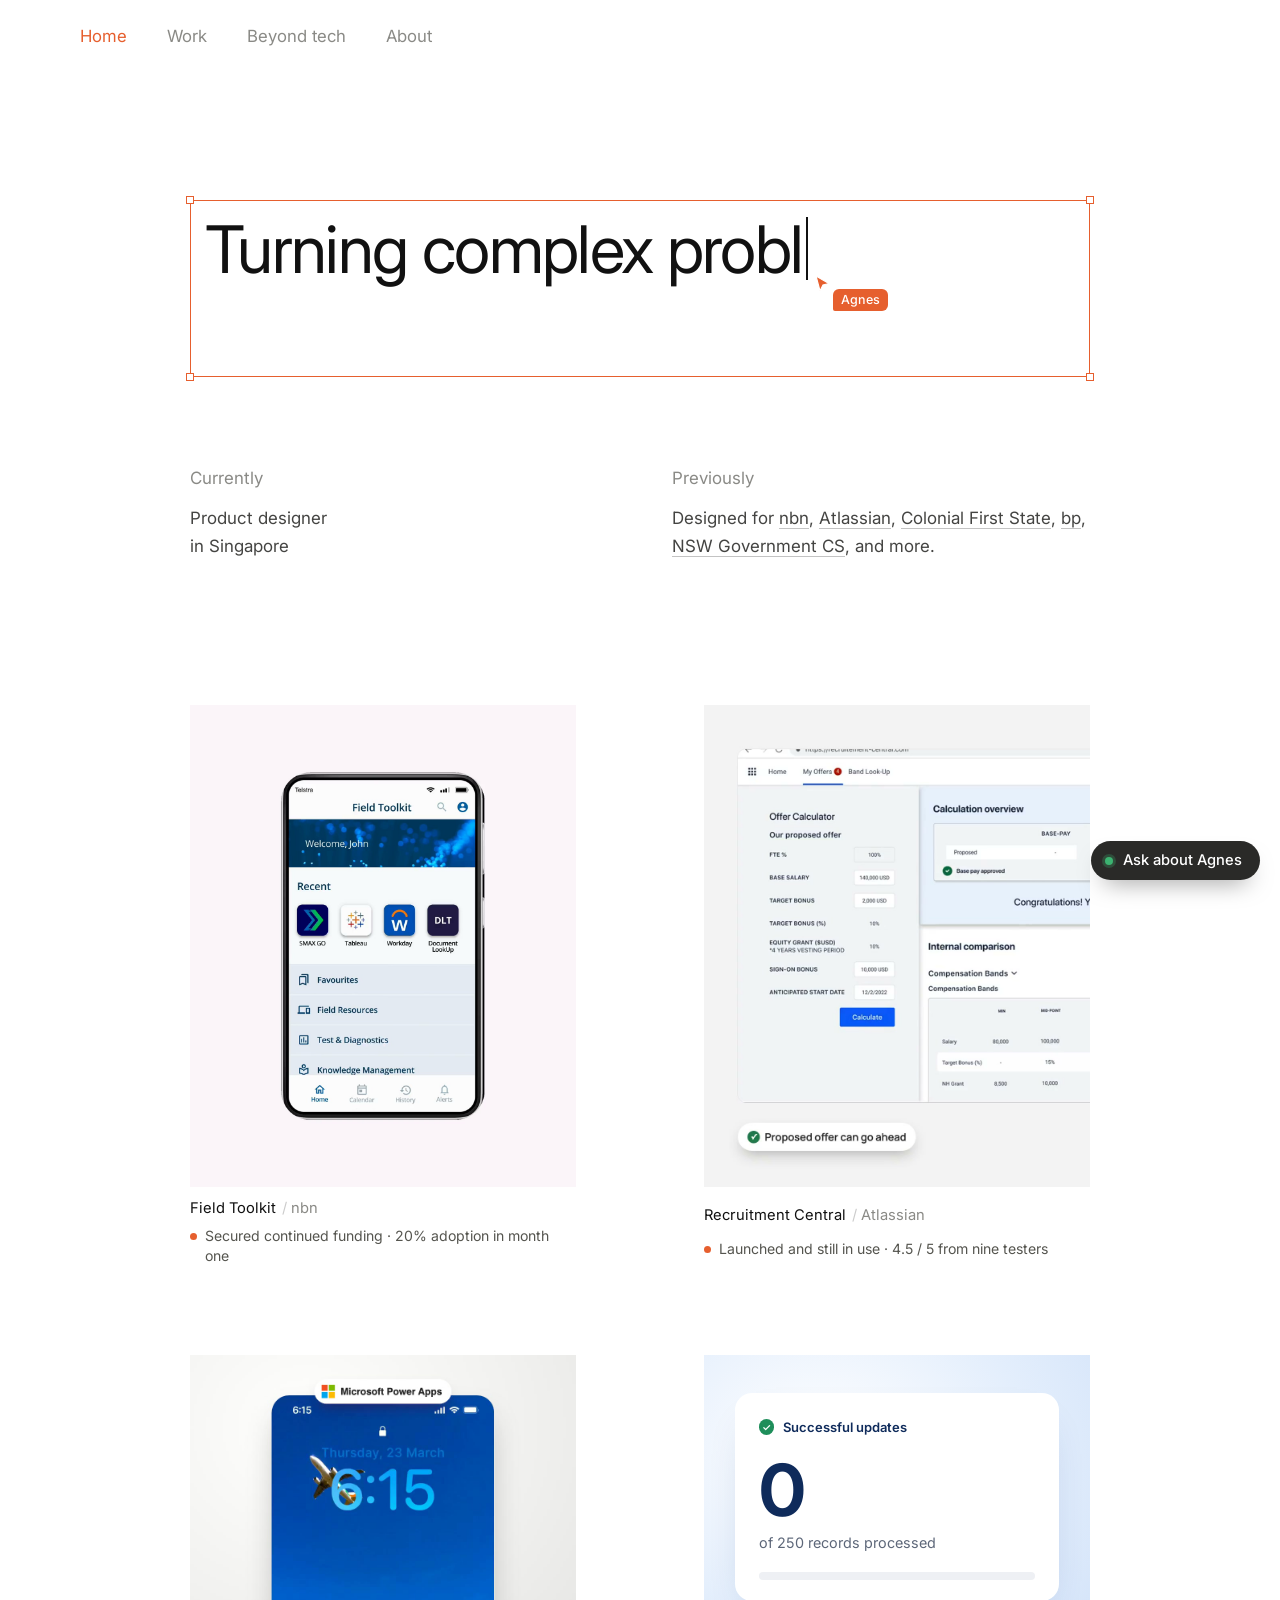
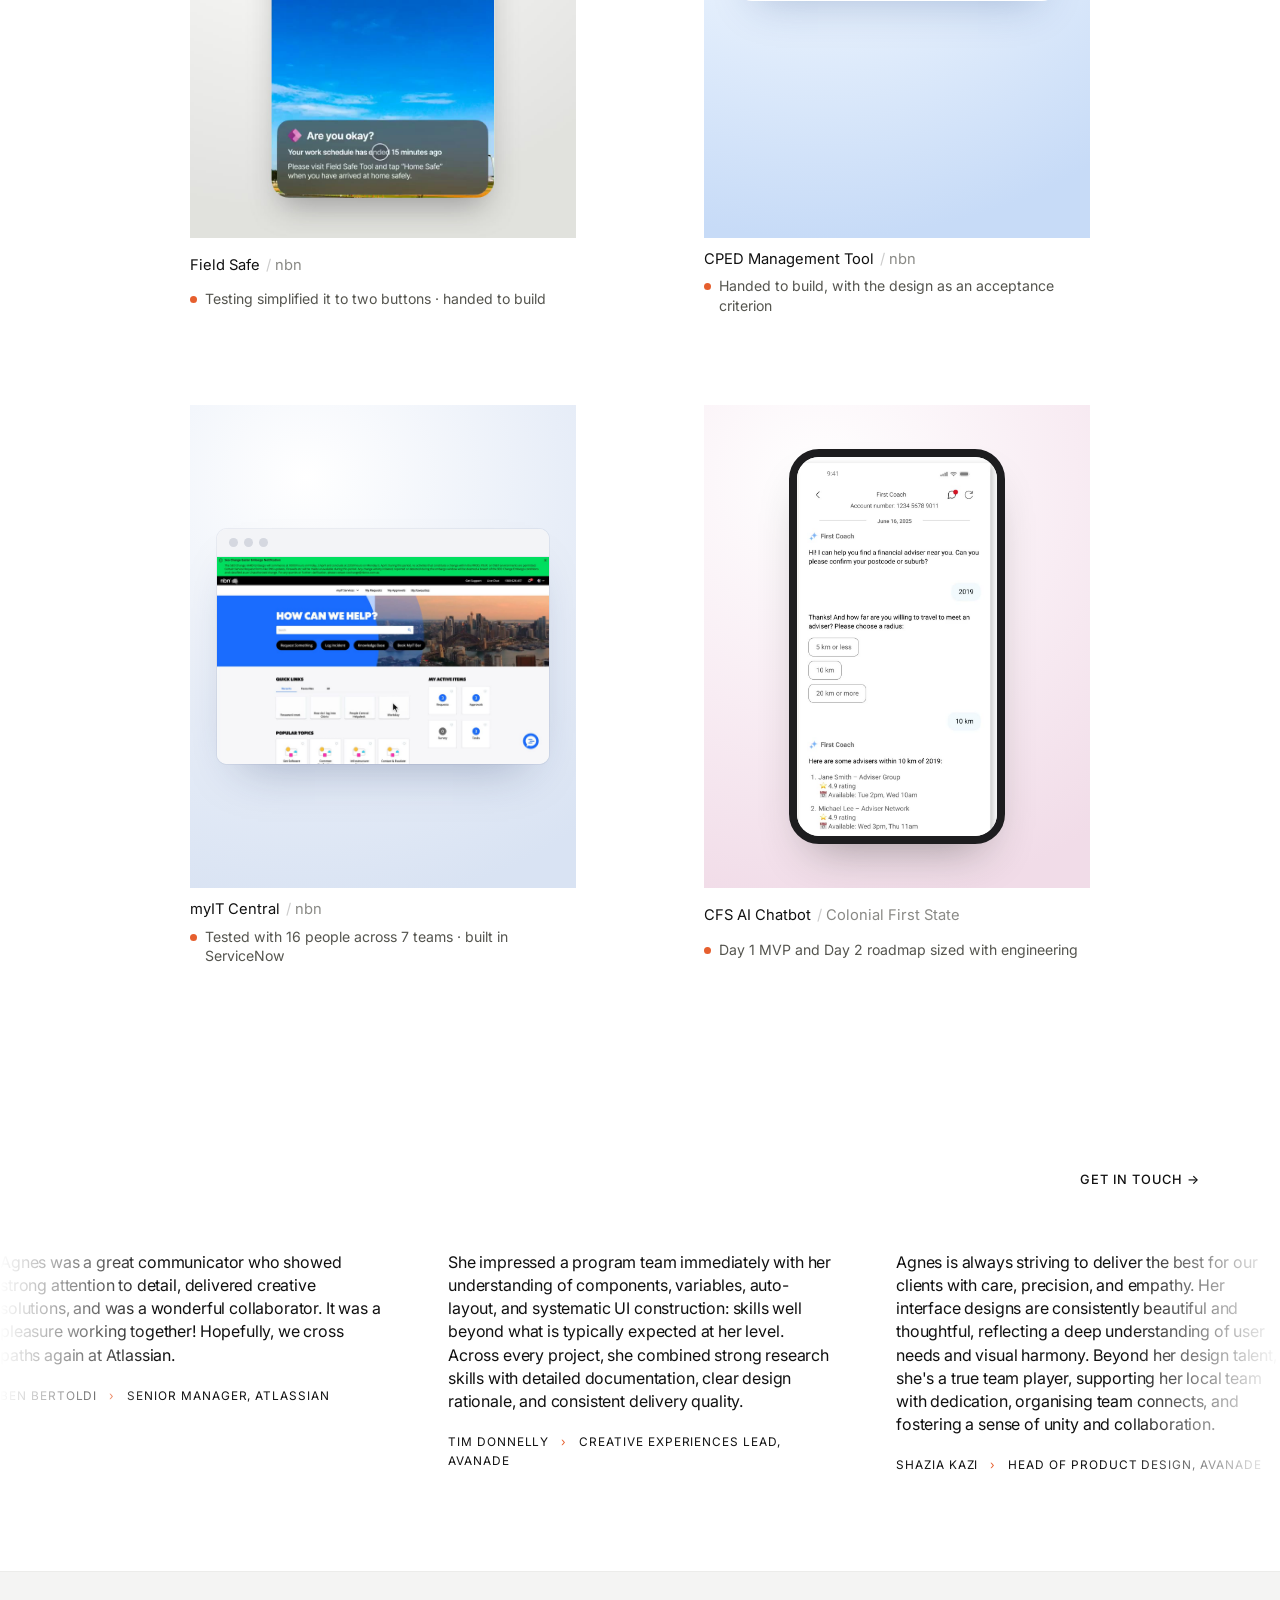
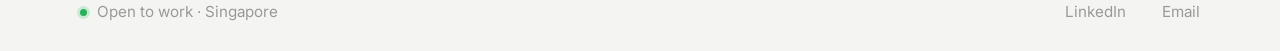
==== index.html @ 007534ca "Publish agnes.design" ====
<!doctype html>
<html lang="en">
<head>
  <meta charset="utf-8">
  <meta name="viewport" content="width=device-width, initial-scale=1, viewport-fit=cover">
  <title>Agnes Lim | Product Designer</title>
  <meta name="description" content="Agnes Lim is a Singapore-based product designer who designs the tools people use to do their jobs, for nbn, Atlassian and more.">
  <meta property="og:title" content="Agnes Lim | Product Designer">
  <meta property="og:description" content="Product design for field, operational and internal tools. Selected work for nbn and Atlassian.">
  <meta property="og:image" content="assets/memoji/wave.webp">
  <link rel="icon" href="assets/memoji/wave.webp" type="image/webp">
  <link rel="preconnect" href="https://fonts.googleapis.com">
  <link rel="preconnect" href="https://fonts.gstatic.com" crossorigin>
  <link rel="stylesheet" href="https://fonts.googleapis.com/css2?family=Inter:wght@400;500&family=Manrope:wght@400;500;600;700&display=swap">
  <link rel="stylesheet" href="styles.css?v=20261026b">
</head>
<body>
<nav class="nav nav-c">
  <div class="nav-in">
    <div class="nav-links">
      <a class="on" href="#top" aria-current="page">Home</a>
      <a href="#work">Work</a>
      <a href="#beyond">Beyond tech</a>
      <a href="#about">About</a>
    </div>
  </div>
</nav>

<!-- =================== HOME =================== -->
<main id="home">
  <header class="hero hero-c" id="top">
    <div class="wrap">
      <div class="tbox"><h1 class="type" data-type>Turning complex problems into clear design solutions.</h1><i class="h h-tl"></i><i class="h h-tr"></i><i class="h h-bl"></i><i class="h h-br"></i></div>
      <div class="meta-c">
        <div><p class="k">Currently</p><p>Product designer<br>in Singapore</p></div>
        <div><p class="k">Previously</p><p>Designed for <a href="https://www.nbnco.com.au/" target="_blank" rel="noopener">nbn</a>, <a href="https://www.atlassian.com/" target="_blank" rel="noopener">Atlassian</a>, <a href="https://www.cfs.com.au/" target="_blank" rel="noopener">Colonial First State</a>, <a href="https://www.bp.com/" target="_blank" rel="noopener">bp</a>, <a href="https://www.nsw.gov.au/departments-and-agencies/customer-service" target="_blank" rel="noopener">NSW Government CS</a>, and more.</p></div>
      </div>
    </div>
  </header>

  <section class="sec" id="projects">
    <div class="wrap">
      <h2>Selected projects</h2>
      <p class="sec-sub">Explore my selected projects. Each one is end-to-end design, from research through to developer hand-off.</p>

      <div class="marquee" role="region" aria-label="Clients: Atlassian, bp, nbn, Colonial First State, NSW Government Customer Service">
        <div class="marquee-track">
          <div class="marquee-set">
            <div class="logo"><img src="assets/logos/atlassian.png" alt="Atlassian"></div>
            <div class="logo"><img src="assets/logos/bp.png" alt="bp"></div>
            <div class="logo"><img src="assets/logos/nbn.png" alt="nbn"></div>
            <div class="logo"><img class="wide" src="assets/logos/cfs.svg" alt="Colonial First State"></div>
            <div class="logo"><img class="wide" src="assets/logos/nsw.png" alt="NSW Government Customer Service"></div>
            <div class="logo" aria-hidden="true"><img src="assets/logos/atlassian.png" alt=""></div>
            <div class="logo" aria-hidden="true"><img src="assets/logos/bp.png" alt=""></div>
            <div class="logo" aria-hidden="true"><img src="assets/logos/nbn.png" alt=""></div>
            <div class="logo" aria-hidden="true"><img class="wide" src="assets/logos/cfs.svg" alt=""></div>
            <div class="logo" aria-hidden="true"><img class="wide" src="assets/logos/nsw.png" alt=""></div>
          </div>
          <div class="marquee-set" aria-hidden="true">
            <div class="logo"><img src="assets/logos/atlassian.png" alt=""></div>
            <div class="logo"><img src="assets/logos/bp.png" alt=""></div>
            <div class="logo"><img src="assets/logos/nbn.png" alt=""></div>
            <div class="logo"><img class="wide" src="assets/logos/cfs.svg" alt=""></div>
            <div class="logo"><img class="wide" src="assets/logos/nsw.png" alt=""></div>
            <div class="logo"><img src="assets/logos/atlassian.png" alt=""></div>
            <div class="logo"><img src="assets/logos/bp.png" alt=""></div>
            <div class="logo"><img src="assets/logos/nbn.png" alt=""></div>
            <div class="logo"><img class="wide" src="assets/logos/cfs.svg" alt=""></div>
            <div class="logo"><img class="wide" src="assets/logos/nsw.png" alt=""></div>
          </div>
        </div>
      </div>

      <div class="cards">
        <a class="card" href="#field-toolkit">
          <div class="ph img"><img src="assets/projects/ftk-card.jpg" alt="Field Toolkit home screen on a phone" width="960" height="1200" loading="lazy"><video class="card-vid" data-autoplay muted loop playsinline preload="none" aria-hidden="true" poster="assets/projects/ftk-card.jpg" width="960" height="1200"><source src="assets/projects/ftk-card-loop.mp4" type="video/mp4"></video></div>
          <p class="card-client">nbn</p>
          <h3>Field Toolkit</h3>
          <p>One app that brings together the tools nbn’s field technicians need for every job.</p>
          <p class="card-out">Secured continued funding · 20% adoption in month one</p>
          <span class="see">See the project <i>→</i></span>
        </a>
        <a class="card" href="#recruitment-central">
          <div class="ph img"><img src="assets/projects/recruitment-card.jpg" alt="Recruitment Central offer calculator with an approval message" width="960" height="1200" loading="lazy"><video class="card-vid" data-autoplay muted loop playsinline preload="none" aria-hidden="true" poster="assets/projects/recruitment-card.jpg" width="960" height="1200"><source src="assets/projects/recruitment-card-loop.mp4" type="video/mp4"></video></div>
          <p class="card-client">Atlassian</p>
          <h3>Recruitment Central</h3>
          <p>Fixing a 40-day offer process that was losing a quarter of candidates.</p>
          <p class="card-out">Launched and still in use · 4.5 / 5 from nine testers</p>
          <span class="see">See the project <i>→</i></span>
        </a>
        <a class="card" href="#field-safe">
          <div class="ph img"><img src="assets/projects/fs-card.jpg?v=2" alt="Field Safe lock-screen alert asking Are you okay?" width="960" height="1200" loading="lazy"><video class="card-vid" data-autoplay muted loop playsinline preload="none" aria-hidden="true" poster="assets/projects/fs-card.jpg?v=2" width="960" height="1200"><source src="assets/projects/fs-card-loop.mp4?v=2" type="video/mp4"></video></div>
          <p class="card-client">nbn</p>
          <h3>Field Safe</h3>
          <p>A way for about 200 field staff to say they got home safely, and an alarm if they don't.</p>
          <p class="card-out">Testing simplified it to two buttons · handed to build</p>
          <span class="see">See the project <i>→</i></span>
        </a>
        <a class="card" href="#cped">
          <div class="ph cped-thumb" role="img" aria-label="Validation result: 245 of 250 locations updated, failed rows listed with reasons"><div class="panel">
          <div class="lbl"><span class="dot">✓</span>Successful updates</div>
          <div class="num"></div>
          <div class="of">of 250 records processed</div>
          <div class="bar"><i></i><b></b></div>
        </div>
        <div class="rows">
          <div class="row"><span class="x">×</span><span class="loc">LOC437222919708</span><span class="why">Fulfillment Failed</span></div>
          <div class="row"><span class="x">×</span><span class="loc">LOC292810832629</span><span class="why">PAT is not Fibre</span></div>
          <div class="row"><span class="x">×</span><span class="loc">LOC093829810120</span><span class="why">PAT is not Fibre</span></div>
        </div></div>
          <p class="card-client">nbn</p>
          <h3>CPED Management Tool</h3>
          <p>Safeguards for irreversible disconnections, up to half a million a year.</p>
          <p class="card-out">Handed to build, with the design as an acceptance criterion</p>
          <span class="see">See the project <i>→</i></span>
        </a>
        <a class="card" href="#myit-central">
          <div class="ph frame-tile t-myit"><div class="win"><div class="win-bar" aria-hidden="true"><i></i><i></i><i></i></div><video data-autoplay muted loop playsinline preload="none" poster="assets/projects/myit-final.jpg?v=2" aria-label="The myIT Central portal home page and navigation"><source src="assets/projects/myit-final.mp4?v=2" type="video/mp4"></video></div></div>
          <p class="card-client">nbn</p>
          <h3>myIT Central</h3>
          <p>Migrated nbn's internal IT portal and audited six years of untouched content. Navigation rebuilt from usage data, WCAG 2.1 as the floor.</p>
          <p class="card-out">Tested with 16 people across 7 teams · built in ServiceNow</p>
          <span class="see">See the project <i>→</i></span>
        </a>
        <a class="card" href="#cfs-chatbot">
          <div class="ph frame-tile t-cfs"><div class="phn"><video data-autoplay muted loop playsinline preload="none" poster="assets/projects/cfs-chat-adviser.jpg" aria-label="First Coach chat scrolling through a Find an Adviser conversation"><source src="assets/projects/cfs-chat-adviser.mp4" type="video/mp4"></video></div></div>
          <p class="card-client">Colonial First State</p>
          <h3>CFS AI Chatbot</h3>
          <p>A concept AI coach for super members: answers what it safely can, routes by suitability to the right advice, and hands off to people gracefully.</p>
          <p class="card-out">Day 1 MVP and Day 2 roadmap sized with engineering</p>
          <span class="see">See the project <i>→</i></span>
        </a>
      </div>
    </div>
  </section>
  <section class="sec tquotes" id="testimonials" aria-label="What others say about me">
    <div class="tq-bar wrap"><span></span><a href="mailto:helloagneslim@gmail.com">Get in touch <i>→</i></a></div>
    <div class="tq-row">
      <div class="tq-track">
        <div class="tq-set"><figure class="tq"><blockquote>Agnes was a great communicator who showed strong attention to detail, delivered creative solutions, and was a wonderful collaborator. It was a pleasure working together! Hopefully, we cross paths again at Atlassian.</blockquote><figcaption>Ben Bertoldi <i>›</i> Senior Manager, Atlassian</figcaption></figure><figure class="tq"><blockquote>She impressed a program team immediately with her understanding of components, variables, auto-layout, and systematic UI construction: skills well beyond what is typically expected at her level. Across every project, she combined strong research skills with detailed documentation, clear design rationale, and consistent delivery quality.</blockquote><figcaption>Tim Donnelly <i>›</i> Creative Experiences Lead, Avanade</figcaption></figure><figure class="tq"><blockquote>Agnes is always striving to deliver the best for our clients with care, precision, and empathy. Her interface designs are consistently beautiful and thoughtful, reflecting a deep understanding of user needs and visual harmony. Beyond her design talent, she's a true team player, supporting her local team with dedication, organising team connects, and fostering a sense of unity and collaboration.</blockquote><figcaption>Shazia Kazi <i>›</i> Head of Product Design, Avanade</figcaption></figure><figure class="tq"><blockquote>Agnes worked closely with complex Figma design languages for multi-channel marketing campaigns for a global business. Working with a large volume and fast velocity, Agnes hit the ground running and maintained this with a high level of quality outputs. She is a great collaborator and culturally fit in well with the team from day one.</blockquote><figcaption>Paul Moran <i>›</i> Design Experience Manager, Accenture</figcaption></figure></div>
        <div class="tq-set" aria-hidden="true"><figure class="tq"><blockquote>Agnes was a great communicator who showed strong attention to detail, delivered creative solutions, and was a wonderful collaborator. It was a pleasure working together! Hopefully, we cross paths again at Atlassian.</blockquote><figcaption>Ben Bertoldi <i>›</i> Senior Manager, Atlassian</figcaption></figure><figure class="tq"><blockquote>She impressed a program team immediately with her understanding of components, variables, auto-layout, and systematic UI construction: skills well beyond what is typically expected at her level. Across every project, she combined strong research skills with detailed documentation, clear design rationale, and consistent delivery quality.</blockquote><figcaption>Tim Donnelly <i>›</i> Creative Experiences Lead, Avanade</figcaption></figure><figure class="tq"><blockquote>Agnes is always striving to deliver the best for our clients with care, precision, and empathy. Her interface designs are consistently beautiful and thoughtful, reflecting a deep understanding of user needs and visual harmony. Beyond her design talent, she's a true team player, supporting her local team with dedication, organising team connects, and fostering a sense of unity and collaboration.</blockquote><figcaption>Shazia Kazi <i>›</i> Head of Product Design, Avanade</figcaption></figure><figure class="tq"><blockquote>Agnes worked closely with complex Figma design languages for multi-channel marketing campaigns for a global business. Working with a large volume and fast velocity, Agnes hit the ground running and maintained this with a high level of quality outputs. She is a great collaborator and culturally fit in well with the team from day one.</blockquote><figcaption>Paul Moran <i>›</i> Design Experience Manager, Accenture</figcaption></figure></div>
      </div>
    </div>
  </section>

</main>

<!-- =================== CASE: FIELD TOOLKIT =================== -->
<article class="view" id="field-toolkit">
  <header class="cs-top"><div class="wrap">
    <a class="back" href="#work">← All work</a>
    <div class="tags"><span class="tag live">Shipped · in daily use</span><span class="tag">Field service</span></div>
    <h1>Field Toolkit</h1>
    <p class="lede">nbn's field technicians were finishing every job on a stalled, scroll-heavy app plus five other systems. I redesigned it into one app they now use across Australia.</p>
    <dl class="meta"><div><dt>Client</dt><dd>nbn</dd></div><div><dt>Role</dt><dd>Product designer</dd></div><div><dt>Timeline</dt><dd>2023 – 2026</dd></div><div><dt>Team</dt><dd>Product owners, solution architect, engineers, field technicians</dd></div></dl>
  </div></header>
  <div class="wrap">
    <div class="cs-hero"><div class="ftk-tab"><video data-autoplay muted loop playsinline preload="none" poster="assets/projects/ftk-tablet.jpg" aria-label="Tablet prototype: categories on the left, content on the right"><source src="assets/projects/ftk-tablet.mp4" type="video/mp4"></video></div></div>
    <div class="flow">
      <dl class="tldr">
        <div><dt>Problem</dt><dd>90% of technicians worked on phones and tablets, but one work order took 15+ taps of scrolling, and the app had stalled badly enough to face a funding cut.</dd></div>
        <div><dt>My role</dt><dd>Product designer: interviews, journey mapping, UI audit, sketching, prototyping and testing, through to developer hand-off.</dd></div>
        <div><dt>What I designed</dt><dd>One app instead of many: categories and favourites instead of scrolling, the other tools brought inside, colour-coded alerts and dark mode.</dd></div>
        <div><dt>Outcome</dt><dd>My first prototype secured continued funding. 20% of technicians adopted it in its first month, and it's still in daily use nationwide.</dd></div>
      </dl>

      <section class="chapter">
        <p class="eyebrow">The problem</p>
        <h2>An app that had stalled, and a product facing a funding cut</h2>
        <p>Field Toolkit is the app nbn's service field technicians use to run their work orders. When I joined, it wasn't clear the product had a future. Changes took weeks or months, the work kept happening in other tools, and the stagnation had contributed to a funding cut.</p>
        <p>Every job bounced between the toolkit and a handful of other systems, on a phone, in the field.</p>
        <div class="ba">
          <div class="ba-col ba-before">
            <p class="ba-label">Before</p>
            <h3>One job, five systems</h3>
            <ol class="steps">
              <li><span class="who">Work order</span><span>Opened in one system, long pages to scroll<br><span class="tool">SMAX Go</span><span class="tool">FTK</span></span></li>
              <li><span class="who">Testing</span><span>Diagnostics and port swaps in separate apps<br><span class="tool">UNA</span><span class="tool">Sidecar</span></span></li>
              <li><span class="who">Site access</span><span>Searched for across systems, or chased by phone<br><span class="tool">iPACT</span></span></li>
              <li><span class="who">Photos</span><span>Uploaded somewhere else, images only<br><span class="tool">Media Capture</span></span></li>
              <li class="loop">↻ Can't finish on site? Call support</li>
            </ol>
            <div class="ba-foot">
              <div><b>15+ taps</b><span>to complete a single work order</span></div>
              <div><b>70%</b><span>relied on extra tools because the app didn't integrate</span></div>
            </div>
          </div>
          <div class="ba-col ba-after">
            <p class="ba-label">After · Field Toolkit</p>
            <h3>Everything for the job, in one app</h3>
            <ol class="steps">
              <li><span class="who">Home</span><span>Categories and favourites instead of one long scroll</span></li>
              <li><span class="who">Work order</span><span>Key details, site specifics and contacts in a tabbed task view</span></li>
              <li><span class="who">Testing</span><span>Diagnostics run inside the work order</span></li>
              <li><span class="who">Calendar</span><span>Synced with Microsoft Teams, with future and past jobs</span></li>
              <li><span class="who">Alerts</span><span>Colour-coded by hazard level</span></li>
            </ol>
            <div class="ba-foot">
              <div><b>1 app</b><span>for the work order, tests, site details and photos</span></div>
              <div><b>WCAG 2.2</b><span>accessibility standard, across the app</span></div>
            </div>
          </div>
        </div>
        <blockquote class="quote"><p>"Why not build one app for it all? We don't care if the background is pale or sky blue. We just need to access and upload information quickly!"</p><cite>A field technician, during interviews</cite></blockquote>
        <p><b>The problem, sized:</b> in FY23, Tier 1 support handled over 54,000 field interactions for manual testing and offsite activity, a fifth of all Tier 1 volume.</p>
      </section>

      <section class="chapter">
        <p class="eyebrow">Research</p>
        <h2>Technicians didn't want a prettier app. They wanted one app.</h2>
        <p>I interviewed field technicians about their day, mapped their journey from planning to sign-off, audited the existing interface screen by screen, and looked at how field-service tools like Microsoft Dynamics 365 and SafetyCulture handle the same jobs.</p>
        <div class="stats">
          <div><b>90%</b><span>struggled with excessive scrolling on phones and tablets</span></div>
          <div><b>15+</b><span>taps to complete a single work order</span></div>
          <div><b>70%</b><span>relied on additional tools because of poor integration</span></div>
          <div><b>80%</b><span>said fixes and features took weeks to months</span></div>
        </div>
        <div class="findings">
          <div><span>01</span><b>Built for a desk, used in the field</b><p>Nearly all use was on small screens, but the app was long pages of scrolling with no clear journey.</p></div>
          <div><span>02</span><b>The real workflow lived elsewhere</b><p>Testing, site access and photos meant leaving the app, and often calling support to finish.</p></div>
          <div><span>03</span><b>Hard to read, easy to miss</b><p>Inconsistent type, failed contrast and hazard alerts that all looked the same. Technicians asked for dark mode for long shifts.</p></div>
        </div>
        <div class="thumbs">
          <a class="tile stack" href="assets/projects/ftk-journey-current.jpg" target="_blank" rel="noopener" data-images="assets/projects/ftk-journey-current.jpg,assets/projects/ftk-journey-future.jpg" data-captions="Current journey: delays, scattered data and too much scrolling|Future journey: one app that follows the job"><span class="frame"><img loading="lazy" src="assets/projects/ftk-journey-current.jpg" alt="Current user journey map"><b class="count">2</b></span><span class="label">Journey maps</span></a>
          <a class="tile stack" href="assets/projects/ftk-audit.jpg" target="_blank" rel="noopener" data-images="assets/projects/ftk-audit.jpg,assets/projects/ftk-audit-screens.jpg" data-captions="UI audit of alerts: legibility, WCAG and contrast failures|UI audit of the old screens: flawed hierarchy and inconsistent layout"><span class="frame"><img loading="lazy" src="assets/projects/ftk-audit.jpg" alt="UI audit of the old app"><b class="count">2</b></span><span class="label">UI audit</span></a>
          <a class="tile stack" href="assets/projects/ftk-comp-dynamics.jpg" target="_blank" rel="noopener" data-images="assets/projects/ftk-comp-dynamics.jpg,assets/projects/ftk-comp-safetyculture.jpg" data-captions="Microsoft Dynamics 365 Field Service|SafetyCulture onboarding"><span class="frame"><img loading="lazy" src="assets/projects/ftk-comp-dynamics.jpg" alt="Competitive analysis of field service tools"><b class="count">2</b></span><span class="label">Competitive analysis</span></a>
          <a class="tile stack" href="assets/projects/ftk-sketches.jpg" target="_blank" rel="noopener" data-images="assets/projects/ftk-sketches.jpg,assets/projects/ftk-sketches-2.jpg" data-captions="Paper sketches exploring layouts|More layout sketches"><span class="frame"><img loading="lazy" src="assets/projects/ftk-sketches.jpg" alt="Paper sketches"><b class="count">2</b></span><span class="label">Sketches</span></a>
        </div>
      </section>

      <section class="chapter">
        <p class="eyebrow">Key decisions</p>
        <h2>Three calls that shaped the app</h2>

        <div class="decision">
          <span class="num">01</span>
          <h3>Categories and favourites, instead of one long scroll</h3>
          <p>With 90% of use on phones and tablets, the long single page was the biggest source of friction. I grouped tools into categories, let technicians pin the apps they use most, and turned the work order into a tabbed view with the key details first.</p>
          <figure class="shot wide"><div class="phones"><figure class="before"><img loading="lazy" src="assets/projects/ftk-before-home.jpg" alt="The old home screen as one long scrolling page"><figcaption><b>Before</b>One long page</figcaption></figure><figure><video data-autoplay muted loop playsinline preload="none" poster="assets/projects/ftk-home.jpg" aria-label="Home screen scrolling through categories"><source src="assets/projects/ftk-home.mp4" type="video/mp4"></video><figcaption><b>Home</b>Categories over scrolling</figcaption></figure><figure><img loading="lazy" src="assets/projects/ftk-favourites.jpg" alt="Select favourites screen"><figcaption><b>Favourites</b>Most-used tools, one tap away</figcaption></figure></div></figure>
          <p class="tradeoff"><b>On tablets</b>The extra width became a split view: categories on the left, results on the right, as in the tablet prototype at the top of this page, so technicians never lose their place.</p>
        </div>

        <div class="decision">
          <span class="num">02</span>
          <h3>Bring the tools in, instead of sending technicians out</h3>
          <p>70% of technicians relied on other tools to finish a job. Rather than add another app, I brought those journeys inside the work order: test summaries, media capture, site specifics, event history and related documents, and synced the calendar with Microsoft Teams so jobs sat alongside everything else in their day.</p>
          <figure class="shot wide"><div class="phones"><figure><video data-autoplay muted loop playsinline preload="none" poster="assets/projects/ftk-workorder.jpg" aria-label="From the calendar into a work order, its map, tools and history"><source src="assets/projects/ftk-workorder.mp4" type="video/mp4"></video><figcaption><b>A job, end to end</b>Calendar to work order to history</figcaption></figure><figure><img loading="lazy" src="assets/projects/ftk-calendar-screen.jpg" alt="Calendar of the day's work orders"><figcaption><b>Calendar</b>Synced with Teams</figcaption></figure><figure><img loading="lazy" src="assets/projects/ftk-history.jpg" alt="Event history for a location"><figcaption><b>Event history</b>Past jobs at the address</figcaption></figure></div></figure>
          <p class="tradeoff"><b>Trade-off</b>Designing the embedded testing was the easy part. Aligning with engineers on the technical approach took time and careful problem-solving.</p>
        </div>

        <div class="decision">
          <span class="num">03</span>
          <h3>Accessible by default: colour-coded alerts and dark mode</h3>
          <p>The audit found failed contrast, tiny text and hazard alerts technicians had to read closely to judge their urgency. I rebuilt the app on nbn's design system to WCAG standards, colour-coded alerts by hazard level, and added the dark mode technicians asked for.</p>
          <figure class="shot wide"><div class="phones"><figure class="before wide-before"><img loading="lazy" src="assets/projects/ftk-before-alert.jpg" alt="The old critical alert screens, hard to tell apart"><figcaption><b>Before</b>Every alert looked alike</figcaption></figure><figure><video data-autoplay muted loop playsinline preload="none" poster="assets/projects/ftk-alerts.jpg" aria-label="Colour-coded safety alerts opening into detail"><source src="assets/projects/ftk-alerts.mp4" type="video/mp4"></video><figcaption><b>Alerts</b>Urgency at a glance</figcaption></figure></div></figure>
          <blockquote class="quote"><p>"Nice one, you've killed it with dark mode."</p><cite>Stewart Allan, Product Lead, nbn</cite></blockquote>
          <p class="tradeoff"><b>Standard on every feature</b>Desktop and dark mode designs became fixed steps in my process for every feature, not extras added at the end.</p>
        </div>
      </section>

      <section class="chapter">
        <p class="eyebrow">Outcome</p>
        <h2>A prototype that kept the product alive</h2>
        <p>My first prototype cycle secured continued funding, with a renewed vision for the toolkit to handle all of a technician's admin in one place. After launch, 20% of technicians adopted it within the first month, and usage kept growing as more workflows moved in.</p>
        <figure class="photo"><img loading="lazy" src="assets/projects/ftk-field-photo.jpg" alt="A technician running a fibre diagnostic test in Field Toolkit on site"><figcaption>In the field, November 2025: a fibre diagnostic test running in Field Toolkit.</figcaption></figure>
        <div class="testimonial"><p>"Though Agnes joined the team in late May, I've heard lots of great feedback from the nbn client (architect, product lead / owner, my engineering team) on how they were impressed… Agnes is great at absorbing the ideas from different directions, understanding how to address the core problem statement, and proposed the compelling mobile-first, brand new UX."</p><cite>Ming Fan, Senior Manager, Accenture</cite></div>
        <div class="testimonial"><p>"Just wanted to reach out and say a big congratulations for the Field Toolkit V2 launch this week. My product leads have been extremely outgoing about your positive impact, influence and expertise, which has put this capability in a great position for the pilot."</p><cite>Matthew Sellick, Executive Manager, Portfolio Governance and Delivery, nbn</cite></div>
        <div class="claims">
          <div class="can"><h4>Results</h4><ul><li>First prototype secured continued funding</li><li>20% of technicians adopted it in the first month</li><li>Still in daily use across Australia</li></ul></div>
        </div>
      </section>

      <section class="chapter">
        <p class="eyebrow">Reflection</p>
        <h2>What I took away</h2>
        <ul>
          <li><b>Ambiguity is a reason to prototype, not wait.</b> With the product's future unclear, an early prototype did more to win alignment and funding than any deck.</li>
          <li><b>Hard problems need engineers in the room early.</b> Embedding testing only worked because we solved the technical approach together.</li>
          <li><b>Question the acceptance criteria.</b> Prioritising what technicians actually needed, not just what was written down, is why it became widely adopted.</li>
        </ul>
      </section>
    </div>
    <div class="next"><div><small>Next project</small><a href="#recruitment-central"><b>Recruitment Central <i>→</i></b></a></div></div>
  </div>
  <dialog class="lightbox" aria-label="Image gallery">
    <button class="lb-close" type="button" aria-label="Close">×</button>
    <figure><img alt=""><figcaption></figcaption></figure>
    <div class="lb-nav"><button type="button" data-lb="-1" aria-label="Previous image">←</button><span class="lb-count"></span><button type="button" data-lb="1" aria-label="Next image">→</button></div>
  </dialog>
</article>

<!-- =================== CASE: RECRUITMENT CENTRAL =================== -->
<article class="view" id="recruitment-central">
  <header class="cs-top"><div class="wrap">
    <a class="back" href="#work">← All work</a>
    <div class="tags"><span class="tag live">Launched</span><span class="tag">HR tech</span></div>
    <h1>Recruitment Central</h1>
    <p class="lede">Atlassian was hiring thousands of people, and every offer took six weeks. I designed the tool that moved offers, approvals and candidate status out of email and spreadsheets.</p>
    <dl class="meta"><div><dt>Client</dt><dd>Atlassian</dd></div><div><dt>Role</dt><dd>Sole product designer</dd></div><div><dt>Timeline</dt><dd>2021 – 2022</dd></div><div><dt>Team</dt><dd>PM, BA, delivery manager, change partner</dd></div></dl>
  </div></header>
  <div class="wrap">
    <div class="cs-hero"><video class="hero-video" data-autoplay controls muted loop playsinline preload="metadata" poster="assets/projects/recruitment-recruiter-flow.jpg" width="1600" height="846" aria-label="Screen recording: a recruiter opens an offer, sets the candidate's location and calculates it against the salary bands"><source src="assets/projects/recruitment-recruiter-flow.mp4" type="video/mp4"></video></div>
    <div class="flow">
      <dl class="tldr">
        <div><dt>Problem</dt><dd>Offers took 40–45 days and about a quarter of candidates dropped out, while recruiters and finance chased approvals across email, Excel and Slack.</dd></div>
        <div><dt>My role</dt><dd>The only designer on a five-person consulting team. I designed the whole product in a short engagement, alongside three other products.</dd></div>
        <div><dt>What I designed</dt><dd>An offer calculator with market salary bands, approvals routed to the right finance approver, and live candidate status for everyone.</dd></div>
        <div><dt>Outcome</dt><dd>Launched, and still in use months after I rolled off. Rated 4.5 / 5 by nine testers across all three roles.</dd></div>
      </dl>

      <section class="chapter">
        <p class="eyebrow">The problem</p>
        <h2>Six weeks per offer, and a quarter of candidates gone</h2>
        <p>In January 2022, Atlassian announced plans to hire 5,000 more staff in Australia over the next few years, ahead of its new Sydney headquarters (<a href="https://www.startupdaily.net/topic/atlassian-wants-to-hire-5000-more-aussie-staff/" target="_blank" rel="noopener">Startup Daily</a>). It was competing with every other tech company for the same people, and its offer process was losing them.</p>
        <p>Every offer bounced between recruiters, finance (FP&amp;A) and hiring managers across six tools, and nobody could see where it was.</p>
        <div class="ba">
    <div class="ba-col ba-before">
      <p class="ba-label">Before</p>
      <h3>Six tools, three teams, no shared view</h3>
      <ol class="steps">
        <li><span class="who">Recruiter</span><span>Works out the offer in a spreadsheet<br><span class="tool">Excel</span><span class="tool">Workday</span><span class="tool">Tableau</span></span></li>
        <li><span class="who">Recruiter</span><span>Emails FP&amp;A for approval, then chases<br><span class="tool">Email</span><span class="tool">Slack</span></span></li>
        <li><span class="who">FP&amp;A</span><span>Recalculates the offer by hand against country and state pay bands<br><span class="tool">Excel</span></span></li>
        <li><span class="who">Hiring manager</span><span>Can't see where the candidate is, so asks the recruiter<br><span class="tool">Email</span><span class="tool">iCIMS</span></span></li>
        <li class="loop">↻ Repeat until someone approves</li>
      </ol>
      <div class="ba-foot">
        <div><b>10–12</b><span>emails per candidate, plus Slack</span></div>
        <div><b>6–8 hrs</b><span>a week per recruiter, FP&amp;A recalculating</span></div>
        <div><b>40–45 days</b><span>average time to offer</span></div>
        <div><b>~25%</b><span>of candidates withdrew before an offer</span></div>
      </div>
    </div>
    <div class="ba-col ba-after">
      <p class="ba-label">After · Recruitment Central</p>
      <h3>One flow, with everyone seeing the same status</h3>
      <ol class="steps">
        <li><span class="who">Recruiter</span><span>Sets the candidate's country, state and zone</span></li>
        <li><span class="who">Recruiter</span><span>Calculates the offer and sees it against the salary bands straight away</span></li>
        <li style="display:block;background:transparent;padding:0"><div class="branch"><div><b>Within range</b>Submits the offer straight away</div><div><b>Outside range</b>Goes as an exception to the FP&amp;A approver for that region</div></div></li>
        <li><span class="who">FP&amp;A</span><span>Approves, or sends back with a comment</span></li>
        <li><span class="who">Everyone</span><span>Recruiter, hiring manager and FP&amp;A see live status in one place</span></li>
      </ol>
      <div class="ba-foot">
        <div><b>1 place</b><span>for offers, approvals and candidate status</span></div>
        <div><b>&lt; 30 days</b><span>projected time to offer (business case, not measured)</span></div>
      </div>
    </div>
  </div>
        <blockquote class="quote"><p>"There are too many silos. I need to follow up with FP&amp;A and often I won't hear back and won't even know if they are away. It becomes a bottleneck."</p><cite>Aria, Talent Acquisition</cite></blockquote>
      </section>

      <section class="chapter">
        <p class="eyebrow">Research</p>
        <h2>Hiring managers didn't care about salary. That changed who I designed for.</h2>
        <p>I interviewed five people (two recruiters, two from FP&amp;A and a hiring manager), then ran a user-story workshop with the same group.</p>
        <div class="findings">
          <div><span>01</span><b>Nobody could see where a candidate was</b><p>Recruiters, hiring managers and FP&amp;A worked in isolation, so updates were missed and approvals stalled.</p></div>
          <div><span>02</span><b>Six tools, none of them connected</b><p>Email, Excel, Slack, Workday, Tableau and iCIMS made every offer slow and error-prone, and lost candidates to competitors.</p></div>
          <div><span>03</span><b>No view of the market</b><p>Without reliable salary data, it was hard to make an offer competitive enough to win.</p></div>
        </div>
        <p>One finding surprised me. The hiring manager didn't care much about salary or location. They wanted to know which candidates they could hire, and how fast. The detail of the offer was someone else's job.</p>
        <p>So I designed for the two roles who did the work: <b>recruiters</b>, who build the offer, and <b>FP&amp;A</b>, who approve it, and gave hiring managers what they actually needed: status at a glance.</p>
        <div class="thumbs">
          <a class="tile stack" href="assets/projects/recruitment-story-workshop.jpg" target="_blank" rel="noopener" data-images="assets/projects/recruitment-story-workshop.jpg,assets/projects/recruitment-synthesis.jpg" data-captions="User story workshop board|Synthesis: findings grouped into themes, then voted on"><span class="frame"><img loading="lazy" src="assets/projects/recruitment-story-workshop.jpg" alt="User story workshop board"><b class="count">2</b></span><span class="label">Workshop and synthesis</span></a>
          <a class="tile" href="assets/projects/recruitment-competitive.jpg" target="_blank" rel="noopener" data-images="assets/projects/recruitment-competitive.jpg" data-captions="Competitive analysis of Workday, Tableau and Employment Hero"><span class="frame"><img loading="lazy" src="assets/projects/recruitment-competitive.jpg" alt="Competitive analysis of Workday, Tableau and Employment Hero"></span><span class="label">Competitive analysis</span></a>
          <a class="tile stack" href="assets/projects/recruitment-persona-ola.jpg" target="_blank" rel="noopener" data-images="assets/projects/recruitment-persona-ola.jpg,assets/projects/recruitment-persona-tori.jpg,assets/projects/recruitment-persona-tom.jpg" data-captions="Ola Doris, Talent Acquisition|Tori Mae, Hiring manager|Tom Brad, FP&amp;A"><span class="frame"><img loading="lazy" src="assets/projects/recruitment-persona-ola.jpg" alt="Ola Doris, Talent Acquisition"><b class="count">3</b></span><span class="label">Personas</span></a>
          <a class="tile stack" href="assets/projects/recruitment-journey-ta.jpg" target="_blank" rel="noopener" data-images="assets/projects/recruitment-journey-ta.jpg,assets/projects/recruitment-journey-cycle.jpg,assets/projects/recruitment-journey-hr.jpg" data-captions="Talent Acquisition journey map|One hiring cycle|HR partner journey map"><span class="frame"><img loading="lazy" src="assets/projects/recruitment-journey-ta.jpg" alt="Talent Acquisition journey map"><b class="count">3</b></span><span class="label">Journey maps</span></a>
        </div>
        <p class="hint">Select a card to see the full set.</p>
      </section>

      <section class="chapter">
        <p class="eyebrow">Starting point</p>
        <h2>I inherited wireframes nobody could follow, so I started again</h2>
        <p>A previous designer had started the wireframes. They had no shared design system or Atlassian branding, text sizes varied from screen to screen and were often too small to read comfortably, the hierarchy was unclear, and most tasks opened another pop-up.</p>
        <p>Rather than patch them, I rebuilt the product on Atlassian's design system: consistent type and spacing, accessible text sizes, and tasks that happen on the page instead of in pop-ups. I worked day to day with the product owner and delivery manager on user needs, while our business analyst owned the calculator logic and compensation rules.</p>
      </section>

      <section class="chapter">
        <p class="eyebrow">Key decisions</p>
        <h2>Three calls that shaped the product</h2>

        <div class="decision">
          <span class="num">01</span>
          <h3>Two columns, so the numbers never leave the screen</h3>
          <p>The first calculator was a single long column. The product owner's feedback was blunt: it wasn't intuitive. Recruiters had to scroll past the inputs to see what they'd produced, then scroll back to adjust.</p>
          <p>I went back to how recruiters actually work (tweaking a number and checking the result) and split the screen: inputs on the left, the calculation and salary bands on the right, updating together. The product owner signed it off.</p>
          <figure class="shot wide clip"><video data-autoplay muted loop playsinline preload="none" poster="assets/projects/recruitment-clip-calculate.jpg" width="1400" height="684" aria-label="A recruiter enters an offer; the calculation and bands update alongside, ending in an approval"><source src="assets/projects/recruitment-clip-calculate.mp4" type="video/mp4"></video></figure>
          <p class="tradeoff"><b>Trade-off</b>With a short engagement, I explored fewer layouts than I'd have liked. Two columns tested well, but it was one strong option rather than the best of several.</p>
        </div>

        <div class="decision">
          <span class="num">02</span>
          <h3>Keeping the salary bands, even though the data was hard to get</h3>
          <p>FP&amp;A told me what made an offer competitive: knowing where it sat against the market. Sourcing that salary data was technically tricky, and there was pushback on building it at all.</p>
          <p>I championed FP&amp;A's need and kept pushing until it was in. The bands are what make an offer competitive, not just fast, which was the whole point.</p>
          <figure class="shot wide"><img loading="lazy" src="assets/projects/recruitment-bands.jpg" alt="Compensation bands table and range chart showing the offer within the range"><figcaption>The offer plotted against the band, so recruiters see at a glance whether it's competitive and within range.</figcaption></figure>
          <p class="tradeoff"><b>Trade-off</b>More integration work for the developers to source and maintain the market data.</p>
        </div>

        <div class="decision">
          <span class="num">03</span>
          <h3>Location first, then route the exceptions</h3>
          <p>Pay varies by location, even between US states. So recruiters set the candidate's country, state and county first, and the calculator resolves it to a pay zone before any numbers go in. Anything outside range is flagged as an exception and goes to the FP&amp;A approver for that region, who approves it or sends it back with a comment.</p>
          <blockquote class="quote"><p>"We need different Country and Zones. All requires different compensations. This also apply when employees move their place of residency."</p><cite>Jason, FP&amp;A</cite></blockquote>
          <figure class="shot wide clip"><div class="row"><video data-autoplay muted loop playsinline preload="none" poster="assets/projects/recruitment-clip-zone.jpg" width="1400" height="900" aria-label="Country, state and county resolve to a pay zone"><source src="assets/projects/recruitment-clip-zone.mp4" type="video/mp4"></video><video data-autoplay muted loop playsinline preload="none" poster="assets/projects/recruitment-clip-fpa.jpg" width="1400" height="684" aria-label="FP&amp;A reviews exceptions and sends the offer back with a comment"><source src="assets/projects/recruitment-clip-fpa.mp4" type="video/mp4"></video></div><figcaption>Left: location resolves to a pay zone. Right: FP&amp;A reviews the exceptions and sends the offer back with a comment.</figcaption></figure>
          <p class="tradeoff"><b>What didn't ship</b>Cover for absent approvers: if one FP&amp;A approver is away, the offer should move to another. We parked it for a later release.</p>
        </div>
      </section>

      <section class="chapter">
        <p class="eyebrow">Outcome</p>
        <h2>It launched, and it stuck</h2>
        <p>I tested with nine users across recruiting, hiring managers and FP&amp;A, and they rated it 4.5 out of 5. I handed over annotated specs covering success and error states, and reviewed the build weekly against the prototype.</p>
        <p>Then, consulting being consulting, I rolled onto another client before launch. Months later, the consultant who took over the account told me the team was still using it.</p>
        <div class="claims">
          <div class="can"><h4>Results</h4><ul><li>It launched and stayed in use after I left</li><li>4.5 / 5 from nine testers across all three roles</li><li>Approvals, offers and status moved into one place</li></ul></div>
        </div>
      </section>

      <section class="chapter">
        <p class="eyebrow">Reflection</p>
        <h2>What I'd do differently</h2>
        <ul>
          <li><b>Fight harder for research time.</b> Five interviews and nine testers came from people with very little time. I'd push earlier for more participants in both interviews and testing.</li>
          <li><b>Explore more before committing.</b> With more time I'd have tested several layouts against each other, not one alternative.</li>
          <li><b>Set up measurement before I roll off.</b> I'd agree with the client how success would be tracked, so the impact is recorded even after I've moved on.</li>
        </ul>
      </section>
    </div>
    <div class="next"><div><small>Next project</small><a href="#cped"><b>CPED Management Tool <i>→</i></b></a></div></div>
  </div>
  <dialog class="lightbox" aria-label="Image gallery">
    <button class="lb-close" type="button" aria-label="Close">×</button>
    <figure><img alt=""><figcaption></figcaption></figure>
    <div class="lb-nav"><button type="button" data-lb="-1" aria-label="Previous image">←</button><span class="lb-count"></span><button type="button" data-lb="1" aria-label="Next image">→</button></div>
  </dialog>
</article>

<!-- =================== CASE: CPED =================== -->
<article class="view" id="cped">
  <header class="cs-top"><div class="wrap">
    <a class="back" href="#work">← All work</a>
    <div class="tags"><span class="tag build">In build · launch 2027</span><span class="tag">Network operations</span></div>
    <h1>CPED Management Tool</h1>
    <p class="lede">nbn is moving homes and businesses off copper. If no fibre order is in by the changeover date, the copper service is suspended, then permanently disconnected. I designed the operations tool that schedules those changes and keeps the exceptions from getting lost.</p>
    <dl class="meta"><div><dt>Client</dt><dd>nbn</dd></div><div><dt>Role</dt><dd>Product designer</dd></div><div><dt>Timeline</dt><dd>2026</dd></div><div><dt>Team</dt><dd>Product owner, lead architect, business analysts, delivery manager</dd></div></dl>
  </div></header>
  <div class="wrap">
    <div class="cs-hero"><div class="ftk-tab"><video data-autoplay muted loop playsinline preload="none" poster="assets/projects/cped-failed-jobs.jpg" width="1440" height="796" aria-label="Wireframe walkthrough: filtering job schedules to failed jobs, then to the locations that failed"><source src="assets/projects/cped-failed-jobs.mp4" type="video/mp4"></video></div></div>
    <div class="flow">
      <dl class="tldr">
        <div><dt>Problem</dt><dd>Up to 500,000 changeover dates a year, each one heading for a permanent disconnection, and no operations tool to manage them.</dd></div>
        <div><dt>My role</dt><dd>Product designer: wireframes, the functional specification, a three-role permission model and 77 acceptance criteria for build.</dd></div>
        <div><dt>What I designed</dt><dd>One job lifecycle with two ways in, bulk upload and single-location edits, plus failed-row reporting and cancellation before anything runs.</dd></div>
        <div><dt>Outcome</dt><dd>Handed to build, with the design written in as an acceptance criterion. Launch is targeted for April 2027, so there are no results yet.</dd></div>
      </dl>

      <section class="chapter">
        <p class="eyebrow">The problem</p>
        <h2>A mandatory change that can't be undone, applied to real households</h2>
        <p>Every premises still on copper gets a Changeover Period End Date (CPED). Retailers get nine months' notice and customers six. If the copper service is still active and no fibre order has been placed by that date, nbn suspends it. Thirty days later it's disconnected for good, and the only way back is ordering fibre.</p>
        <p>Some of those premises are vulnerable customers, critical services, or people in the middle of a natural disaster. Extensions and deferrals of up to three months exist for exactly them. But there was no tool to apply the dates, or to grant the exceptions safely.</p>
        <div class="ba">
          <div class="ba-col ba-before">
            <p class="ba-label">Before</p>
            <h3>No operations tool</h3>
            <ol class="steps">
              <li><span class="who">Dates</span><span>Every location carries a placeholder date of 15/07/2050</span></li>
              <li><span class="who">Changes</span><span>Made directly in back-end systems and manual processes</span></li>
              <li><span class="who">Exceptions</span><span>Retailer requests for more time arrive ad hoc</span></li>
              <li><span class="who">Visibility</span><span>No job view, no success or failure summary, no audit trail tied to a user</span></li>
            </ol>
            <div class="ba-foot">
              <div><b>500K</b><span>changeover dates a year at peak (sizing)</span></div>
              <div><b>50K</b><span>locations in a single run, at most</span></div>
            </div>
          </div>
          <div class="ba-col ba-after">
            <p class="ba-label">After · CPED Management Tool</p>
            <h3>Every change is a job</h3>
            <ol class="steps">
              <li><span class="who">Bulk</span><span>Upload a CSV from the template, validated before anything is scheduled</span></li>
              <li><span class="who">Single</span><span>Find one location and change its date or status</span></li>
              <li><span class="who">Track</span><span>Job schedules with status, counts and a failed-only view</span></li>
              <li><span class="who">Cancel</span><span>Any time before the job runs</span></li>
              <li><span class="who">Report</span><span>A reason for every failed row, downloadable</span></li>
            </ol>
            <div class="ba-foot">
              <div><b>1</b><span>job lifecycle for bulk and single changes</span></div>
              <div><b>3</b><span>roles: Viewer, Operator, Admin</span></div>
            </div>
          </div>
        </div>
        <p><b>The problem, sized:</b> nbn's sizing scenarios plan for 130,000 changeover dates in the first year, rising to 500,000 at peak, with batches of 7,000–10,000 locations added each month.</p>
      </section>

      <section class="chapter">
        <p class="eyebrow">Discovery</p>
        <h2>Working from the rules, because the rules decide who gets cut off</h2>
        <p>The tool didn't exist yet, so there were no users to watch. I worked through the business rules and ran question-and-answer sessions with the business solution lead and other stakeholders, writing down every answer and carrying the open questions in the open.</p>
        <div class="findings">
          <div><span>01</span><b>It arrives in batches, not a big bang</b><p>7,000–10,000 locations join the process each month, so bulk upload had to be the main path, not an add-on.</p></div>
          <div><span>02</span><b>Every location already has a date</b><p>A placeholder of 15/07/2050. Applying a CPED means replacing it, so "Apply initial CPED" became its own action, separate from modifications.</p></div>
          <div><span>03</span><b>Status decides what's allowed</b><p>Extensions need an active or planned date, deferrals an active, planned or extended one, restores a suspended one. Requests that don't fit are rejected with a reason the operator can act on.</p></div>
        </div>
      </section>

      <section class="chapter">
        <p class="eyebrow">Key decisions</p>
        <h2>Three calls that shaped the tool</h2>

        <div class="decision">
          <span class="num">01</span>
          <h3>Every change is a job you can see, and cancel before it runs</h3>
          <p>A disconnection can't be undone, so every safeguard sits before it happens. Changes are scheduled ahead as jobs. The locations in a job are locked when it's scheduled, it can be cancelled any time before it runs, and every location is checked again at run time, including for fibre orders already in progress.</p>
          <figure class="shot"><video data-autoplay muted loop playsinline preload="none" poster="assets/projects/cped-cancel-job.jpg" width="1440" height="796" aria-label="Wireframe walkthrough: searching for a job, cancelling it and confirming"><source src="assets/projects/cped-cancel-job.mp4" type="video/mp4"></video><figcaption>Search for a job, open it, cancel it. A confirmation names the job, because cancelling is the last safe moment.</figcaption></figure>
          <p class="tradeoff"><b>Why not undo?</b>Undo works for documents, not for a customer's phone line. Putting the checkpoint before the action was the only honest option.</p>
        </div>

        <div class="decision">
          <span class="num">02</span>
          <h3>A bad row never blocks the good ones</h3>
          <p>With up to 250 records per file, a few errors are normal. The upload is validated first and shows exactly which rows failed and why, while the rows that passed go ahead. Operators fix only the failures and upload again, instead of starting over.</p>
          <figure class="shot"><video data-autoplay muted loop playsinline preload="none" poster="assets/projects/cped-bulk-initial.jpg" width="1440" height="796" aria-label="Wireframe walkthrough: uploading a CSV, five rows failing validation, re-uploading and submitting"><source src="assets/projects/cped-bulk-initial.mp4" type="video/mp4"></video><figcaption>Upload, validate, see the five failed rows, re-upload, submit. Every job also reports totals for processed, successful, failed and rolled-back rows.</figcaption></figure>
          <p class="tradeoff"><b>Written into the spec</b>"Partial failures must not impact successful records" became an acceptance criterion, so it couldn't be traded away in build.</p>
        </div>

        <div class="decision">
          <span class="num">03</span>
          <h3>Two ways in, one lifecycle, and exceptions that can't be frozen</h3>
          <p>Operations needed to move 50,000 locations in one run, and also fix one address for one customer. I designed two paths, bulk upload and a single-location edit, that both create a job in the same schedule, so there's one place to track, report on and cancel everything.</p>
          <figure class="shot"><video data-autoplay muted loop playsinline preload="none" poster="assets/projects/cped-edit-location.jpg" width="1440" height="796" aria-label="Wireframe walkthrough: finding a location, choosing a CPED action and submitting"><source src="assets/projects/cped-edit-location.mp4" type="video/mp4"></video><figcaption>Find a location, choose the action, submit. The new job lands in the same schedule as bulk uploads.</figcaption></figure>
          <p class="tradeoff"><b>The call I'd defend</b>Every exception needs a request reason, such as critical services or vulnerable customers. I made those reasons data that legal and operations can edit, not a hard-coded list. In a process that disconnects people, no one should need a release to add a reason to protect someone.</p>
        </div>
      </section>

      <section class="chapter">
        <p class="eyebrow">Outcome</p>
        <h2>Handed to build, with the design as part of the contract</h2>
        <p>The wireframes, the functional specification for 12 screens and 77 acceptance criteria went to the build team. One of those criteria makes matching the design a requirement: "Accuracy to be maintained as much as possible for the UI."</p>
        <div class="thumbs">
          <a class="tile stack" href="assets/projects/cped-wf-job-schedule-landing-page.jpg" target="_blank" rel="noopener" data-images="assets/projects/cped-wf-job-schedule-landing-page.jpg,assets/projects/cped-wf-bulk-management-landing-page-2.jpg,assets/projects/cped-wf-bulk-management-landing-page.jpg,assets/projects/cped-wf-job-schedule-view-job-id-1.jpg" data-captions="Job schedules|Show failed only|A job and its locations, with failed rows marked|Cancelling a job"><span class="frame"><img loading="lazy" src="assets/projects/cped-wf-job-schedule-landing-page.jpg" alt="Job schedules wireframe"><b class="count">4</b></span><span class="label">Job schedules</span></a>
          <a class="tile stack" href="assets/projects/cped-wf-apply-cped-for-the-first-time.jpg" target="_blank" rel="noopener" data-images="assets/projects/cped-wf-apply-cped-for-the-first-time.jpg,assets/projects/cped-wf-bulk-corrections.jpg,assets/projects/cped-wf-bulk-management.jpg,assets/projects/cped-wf-bulk-management-1.jpg" data-captions="Apply initial CPED: upload a file|CPED modifications: action and request reason|Validation failed, with the failed rows|Validation success"><span class="frame"><img loading="lazy" src="assets/projects/cped-wf-apply-cped-for-the-first-time.jpg" alt="Bulk upload wireframe"><b class="count">4</b></span><span class="label">Bulk upload</span></a>
          <a class="tile stack" href="assets/projects/cped-wf-edit-location-id.jpg" target="_blank" rel="noopener" data-images="assets/projects/cped-wf-edit-location-id.jpg,assets/projects/cped-wf-edit-location-id-1.jpg,assets/projects/cped-wf-edit-location-id-4.jpg,assets/projects/cped-wf-edit-location-id-3.jpg" data-captions="Find a location|Choose a CPED action|Extension: choose a period|Date correction: choose a date"><span class="frame"><img loading="lazy" src="assets/projects/cped-wf-edit-location-id.jpg" alt="Edit location wireframe"><b class="count">4</b></span><span class="label">Single location</span></a>
          <a class="tile stack" href="assets/projects/cped-wf-job-schedule.jpg" target="_blank" rel="noopener" data-images="assets/projects/cped-wf-job-schedule.jpg,assets/projects/cped-wf-home-1.jpg" data-captions="Schedule a suspension or disconnection|Date and time set, ready to submit"><span class="frame"><img loading="lazy" src="assets/projects/cped-wf-job-schedule.jpg" alt="Schedule suspension wireframe"><b class="count">2</b></span><span class="label">Scheduling</span></a>
        </div>
        <div class="claims">
          <div class="can"><h4>Results</h4><ul><li>Wireframes, functional specification and 77 acceptance criteria handed to build</li><li>Matching the design is a formal acceptance criterion</li><li>Sized for up to 500,000 changeover dates a year</li></ul></div>
        </div>
      </section>

      <section class="chapter">
        <p class="eyebrow">Reflection</p>
        <h2>What I took away</h2>
        <ul>
          <li><b>Design for the action you can't take back.</b> When undo isn't possible, the checkpoints before the action are the design.</li>
          <li><b>Make the exceptions data, not code.</b> The people closest to vulnerable customers should be able to change the rules without waiting for a release.</li>
          <li><b>Next, test with the operators.</b> This was designed from business rules and stakeholder sessions. Before launch, I'd put the flows in front of the operations team who'll use them every day.</li>
        </ul>
      </section>
    </div>
    <div class="next"><div><small>Next project</small><a href="#field-safe"><b>Field Safe <i>→</i></b></a></div></div>
  </div>
  <dialog class="lightbox" aria-label="Image gallery">
    <button class="lb-close" type="button" aria-label="Close">×</button>
    <figure><img alt=""><figcaption></figcaption></figure>
    <div class="lb-nav"><button type="button" data-lb="-1" aria-label="Previous image">←</button><span class="lb-count"></span><button type="button" data-lb="1" aria-label="Next image">→</button></div>
  </dialog>
</article>

<!-- =================== CASE: FIELD SAFE =================== -->
<article class="view" id="field-safe">
  <header class="cs-top"><div class="wrap">
    <a class="back" href="#work">← All work</a>
    <div class="tags"><span class="tag build">In build</span><span class="tag">Workforce safety</span></div>
    <h1>Field Safe</h1>
    <p class="lede">nbn's only way to say "I'm home safe" lived in an app that about 200 field staff didn&rsquo;t have. I designed Field Safe so everyone who goes into the field can check in, and so every missed check-in reaches a person who can act.</p>
    <dl class="meta"><div><dt>Client</dt><dd>nbn</dd></div><div><dt>Role</dt><dd>Product designer</dd></div><div><dt>Timeline</dt><dd>2026</dd></div><div><dt>Team</dt><dd>Product owner, business analyst, solution architect, three developers</dd></div></dl>
  </div></header>
  <div class="wrap">
    <div class="cs-hero"><div class="ftk-tab fs-hero"><video data-autoplay muted loop playsinline preload="none" poster="assets/projects/fs-day.jpg" width="720" height="1300" aria-label="Wireframe walkthrough: sign in, Start Visit, the 4:45 nudge, extending the end time"><source src="assets/projects/fs-day.mp4" type="video/mp4"></video><video data-autoplay muted loop playsinline preload="none" poster="assets/projects/fs-overdue.jpg" width="720" height="1300" aria-label="Wireframe walkthrough: the Are you okay? alert, then Finish and Home Safe"><source src="assets/projects/fs-overdue.mp4" type="video/mp4"></video><video data-autoplay muted loop playsinline preload="none" poster="assets/projects/fs-occasional.jpg" width="720" height="1300" aria-label="Wireframe walkthrough: an occasional visitor creates a visit and starts it"><source src="assets/projects/fs-occasional.mp4" type="video/mp4"></video></div></div>
    <div class="flow">
      <dl class="tldr">
        <div><dt>Problem</dt><dd>"Log Off Safely" only existed in the technicians' work-order app. About 200 trainees, area managers and specialists had no way to check in, and after 7pm missing technicians were chased by phone.</dd></div>
        <div><dt>My role</dt><dd>Product designer: discovery with field and Control Tower teams, prototyping, remote user testing, the Figma screens, data model, permissions and alert logic.</dd></div>
        <div><dt>What I designed</dt><dd>A two-button mobile app (Start Safe, Home Safe), check-in alerts that escalate to a named person, and a desktop app for admins and investigators.</dd></div>
        <div><dt>Outcome</dt><dd>Tested with two to three people from each team, through two design reviews and two business walkthroughs, then handed to build as three epics. Not launched yet.</dd></div>
      </dl>

      <section class="chapter">
        <p class="eyebrow">The problem</p>
        <h2>A safety check-in that half the field couldn't use</h2>
        <p>nbn needed to know that everyone who works in the field gets home safely, and the answer was patchy. Technicians could "Log Off Safely" in SMAX Go, their work-order app, but many didn't, and the event wasn't created at all for after-hours or weekend work. Everyone else who drove to sites had nothing: trainees, compliance specialists, field and regional area managers, field GMs. Giving them all SMAX licences cost too much.</p>
        <figure class="shot"><div class="phones"><figure class="before"><img loading="lazy" src="assets/projects/fs-before-1.jpg" alt="SMAX Go calendar with two Please advise Log Off Safely events among work orders"></figure><figure class="before"><img loading="lazy" src="assets/projects/fs-before-2.jpg" alt="SMAX Go calendar with a Log Off Safely event highlighted"></figure><figure class="before"><img loading="lazy" src="assets/projects/fs-before-3.jpg" alt="SMAX Go calendar showing a Log Off Safely event from September"></figure></div><figcaption><b>Before:</b> in SMAX Go, "Please advise Log Off Safely" was one more item in a crowded work-order calendar, and only technicians had it.</figcaption></figure>
        <div class="ba">
          <div class="ba-col ba-before">
            <p class="ba-label">Before</p>
            <h3>Check-ins depended on one app</h3>
            <ol class="steps">
              <li><span class="who">Start</span><span>A notification 15 minutes before and 15 minutes after start time</span></li>
              <li><span class="who">End</span><span>"Log Off Safely" in SMAX Go, often skipped, and missing after hours and on weekends</span></li>
              <li><span class="who">After 7pm</span><span>The after-hours team phones technicians one by one</span></li>
              <li><span class="who">Everyone else</span><span>No way to check in at all</span></li>
              <li><span class="who">Alerts</span><span>Land in a system used for history, where no one acts on them</span></li>
            </ol>
            <div class="ba-foot">
              <div><b>~200</b><span>field staff with no way to say they're home</span></div>
              <div><b>1</b><span>app with a check-in, and not everyone has it</span></div>
            </div>
          </div>
          <div class="ba-col ba-after">
            <p class="ba-label">After · Field Safe</p>
            <h3>Two buttons, and someone always responsible</h3>
            <ol class="steps">
              <li><span class="who">Start</span><span>Tap Start Safe</span></li>
              <li><span class="who">On the day</span><span>Extend the time, add a vehicle or a comment</span></li>
              <li><span class="who">15 min before</span><span>"Are you done?"</span></li>
              <li><span class="who">15 min after</span><span>"Are you okay?"</span></li>
              <li><span class="who">No reply</span><span>Two-way SMS, escalating from the person to their area manager, then regional manager</span></li>
            </ol>
            <div class="ba-foot">
              <div><b>2</b><span>main actions: Start Safe and Home Safe</span></div>
              <div><b>5</b><span>role groups, each seeing only what it needs</span></div>
            </div>
          </div>
        </div>
        <p><b>The problem, sized:</b> about 200 field visitors with no check-in, including around 60 trainees, 50 field area managers and 7 regional area managers.</p>
      </section>

      <section class="chapter">
        <p class="eyebrow">Discovery</p>
        <h2>The gap wasn't only the app. It was who acts on an alert.</h2>
        <p>When I joined in January 2026, the business requirements and process maps already existed, built from workshops the year before. I worked through them, then ran sessions with area managers, the Control Tower monitoring team and the product owner to test them against how people really worked. I kept one running list of open questions and decisions, so nothing agreed in a meeting got lost. I also studied Microsoft's own Dynamics 365 Field Service app, since Field Safe would run on the same Power Platform, to see how it handles a field worker's day.</p>
        <div class="stats">
          <div><b>22</b><span>stakeholders across field operations, safety and the Control Tower</span></div>
          <div><b>29</b><span>draft requirements across check-ins, escalation, reporting and compliance</span></div>
          <div><b>3</b><span>SMS escalation levels: the person, their area manager, their regional manager</span></div>
          <div><b>0</b><span>people in the Control Tower using the monitoring tool's front end</span></div>
        </div>
        <div class="findings">
          <div><span>01</span><b>Alerts with no owner go nowhere</b><p>Notifications landed in a system the Control Tower only used for history. The back end worked, but no one used the front end. Every alert needed a named person to act on it.</p></div>
          <div><span>02</span><b>Not everyone goes out the same way</b><p>Trainees check in about once a week. Area managers visit sites without work orders. Regional staff stay away for days.</p></div>
          <div><span>03</span><b>A licence for everyone wasn't an option</b><p>SMAX licences cost too much to extend, so people outside SMAX needed something lighter: a Power App with a button to say they're home.</p></div>
        </div>
      </section>

      <section class="chapter">
        <p class="eyebrow">Prototyping and testing</p>
        <h2>People didn't want another app. They wanted one button.</h2>
        <p>My first prototype, built quickly in Figma Make, went broad: a "My Day" view with check-in and check-out per site, snooze and edit-time options when someone ran late, and a team dashboard showing who was on site, overdue or home safe.</p>
        <figure class="shot"><div class="phones"><figure><img loading="lazy" src="assets/projects/fs-explore-concept.jpg" alt="Early concept: My Schedule and Team Schedule tabs with a week view"><figcaption><b>Concept</b>Schedules for me and my team</figcaption></figure><figure class="wide-before"><img loading="lazy" src="assets/projects/fs-explore-extend.jpg" alt="Early concept: an Extend Time dialog with Edit Time and Snooze"><figcaption><b>Running late</b>Edit time or snooze</figcaption></figure></div><figcaption>Where I started: more views, more choices.</figcaption></figure>
        <p>It didn't work. I tested my prototypes remotely with two to three people from each team. Each opened the prototype link and worked through real scenarios themselves while I watched and asked questions, and the feedback pulled the design in the opposite direction.</p>
        <figure class="shot sessions-fig"><div class="sessions"><img loading="lazy" src="assets/projects/fs-session-s1.jpg" alt="Remote test: a participant adds a visit in the prototype while Agnes watches"><img loading="lazy" src="assets/projects/fs-session-s2.jpg" alt="Remote test: a participant reaches Finish and Home Safe"><img loading="lazy" src="assets/projects/fs-session-s3.jpg?v=2" alt="Design review of the overdue alert with the product owner, smiling on a video call"></div><figcaption>Remote testing: participants drove the prototype themselves (left, centre). Right: reviewing the overdue alert with the product owner.</figcaption></figure>
        <div class="findings">
          <div><span>01</span><b>"Another ad hoc task"</b><p>Many pushed back on one more thing to do at the end of a long day. If checking in felt like admin, it wouldn't happen.</p></div>
          <div><span>02</span><b>Back and forth between sites</b><p>The most important question: if I visit several sites in a day, do I check in and out at every one?</p></div>
          <div><span>03</span><b>Two moments that matter</b><p>The job came down to leaving and getting home. My brief to myself became: a button to log on and a button to log off.</p></div>
        </div>
      </section>

      <section class="chapter">
        <p class="eyebrow">Key decisions</p>
        <h2>Three calls that shaped the app</h2>

        <div class="decision">
          <span class="num">01</span>
          <h3>One button on, one button off</h3>
          <p>I stripped the app back to its core: Start Safe when you head out, Home Safe when you're back, one main action per screen. For people who are out most days, today's visit is created as soon as they open the app. People who go occasionally add a visit ahead of time, with a vehicle if they need one.</p>
          <figure class="shot"><div class="phones"><figure><video data-autoplay muted loop playsinline preload="none" poster="assets/projects/fs-day.jpg" width="720" height="1300" aria-label="Everyday user: Start Visit, nudge, extend"><source src="assets/projects/fs-day.mp4" type="video/mp4"></video><figcaption><b>Out most days</b>Today's visit is ready. Tap Start Visit</figcaption></figure><figure><video data-autoplay muted loop playsinline preload="none" poster="assets/projects/fs-occasional.jpg" width="720" height="1300" aria-label="Occasional user: create a visit, then start it"><source src="assets/projects/fs-occasional.mp4" type="video/mp4"></video><figcaption><b>Out occasionally</b>Add a visit, then start it</figcaption></figure></div></figure>
          <p class="tradeoff"><b>Built to change</b>Which group a role belongs to lives in a configuration table, so adding a new role is a setting, not a rebuild.</p>
        </div>

        <div class="decision">
          <span class="num">02</span>
          <h3>Every alert reaches a person, and starts with a question</h3>
          <p>In every session I asked the same thing: who is this alert assigned to? The escalation the team landed on names a person at every step. If someone doesn't check in, a two-way SMS goes to them, then to them and their field area manager, then adds the regional area manager, and replies are captured. The area manager, not the monitoring team, contacts emergency services if needed. The first alerts ask a question instead of raising a flag, and avoid judging anyone safe or unsafe, because Field Safe isn't the formal incident-reporting system.</p>
          <figure class="shot"><div class="phones"><figure><video data-autoplay muted loop playsinline preload="none" poster="assets/projects/fs-overdue.jpg" width="720" height="1300" aria-label="The Are you okay? alert on the lock screen, then Finish and Home Safe"><source src="assets/projects/fs-overdue.mp4" type="video/mp4"></video><figcaption><b>15 minutes late</b>"Are you okay?", then Home Safe</figcaption></figure></div></figure>
          <blockquote class="quote"><p>"Are you okay? Your work schedule has ended 15 minutes ago. Please visit Field Safe Tool and tap 'Home Safe' when you have arrived at home safely."</p><cite>The alert 15 minutes after a scheduled finish</cite></blockquote>
          <p class="tradeoff"><b>Never twice</b>Each alert is marked as sent before it goes out, so a retry can't send it twice. If a push fails, the SMS escalation still follows. Every SMS also had to fit in 156 characters, or it bills as several messages. I flagged that people might reply to a safety text while driving, and that the SMS wording needed legal review.</p>
        </div>

        <div class="decision">
          <span class="num">03</span>
          <h3>One check-in, one check-out, and location for the rest</h3>
          <p>Checking in and out at every site would have killed the app. I took the question from testing to a workshop with the tech team, product owners and solution architect. The answer: check in once when you head out, which turns on location, and check out once when you're home. If someone doesn't check out, the monitoring engine can use their location to find out where they are. No more check-ins at every site.</p>
          <p class="tradeoff"><b>A helper, not the safety net</b>Pooled and new vehicles aren't always linked to a person, so location supports the check-in and the escalation, but never replaces them.</p>
        </div>
      </section>

      <section class="chapter">
        <p class="eyebrow">Outcome</p>
        <h2>Tested, reviewed and handed to build</h2>
        <p>After testing, the design went through two internal design reviews and two business walkthroughs, then into three delivery epics: the data tables, the mobile and admin screens, and the feed to the monitoring engine and reporting. The solution touches 9 of the 33 systems assessed, from SMAX and the monitoring engine to SMS and vehicle location, so the screens had to fit an integration-heavy design. Behind the screens I specified four data tables, a permission matrix of 11 functions across 5 role groups, and the unhappy paths: reopening the app loads today's visit instead of creating another, a failed save keeps what the person typed, and a role with no mapping shows an error rather than guessing.</p>
        <figure class="shot"><video data-autoplay muted loop playsinline preload="none" poster="assets/projects/fs-admin.jpg" width="1440" height="1002" aria-label="Wireframe walkthrough of the admin app: a visit's history, then an alert's settings and audit trail"><source src="assets/projects/fs-admin.mp4" type="video/mp4"></video><figcaption>The desktop admin app: open any visit's history, then change an alert's timing. Every change is audited.</figcaption></figure>
        <div class="thumbs">
          <a class="tile stack" href="assets/projects/fs-comp-1.jpg" target="_blank" rel="noopener" data-images="assets/projects/fs-comp-1.jpg,assets/projects/fs-comp-2.jpg,assets/projects/fs-comp-3.jpg,assets/projects/fs-comp-4.jpg" data-captions="Microsoft Dynamics 365 Field Service: the mobile dashboard|Dynamics 365: a technician's day|Dynamics 365: reviewing the week's agenda|Dynamics 365: calendar and bookings"><span class="frame"><img loading="lazy" src="assets/projects/fs-comp-1.jpg" alt="Competitive analysis"><b class="count">4</b></span><span class="label">Competitive analysis</span></a>
          <a class="tile stack" href="assets/projects/fs-journey.jpg" target="_blank" rel="noopener" data-images="assets/projects/fs-journey.jpg,assets/projects/fs-ia-start.jpg,assets/projects/fs-ia-flow.jpg" data-captions="Start Safe / Home Safe user journey|Start of day: the end-to-end flow|An early app flow"><span class="frame"><img loading="lazy" src="assets/projects/fs-journey.jpg" alt="User journey"><b class="count">3</b></span><span class="label">Journey and IA</span></a>
          <a class="tile stack" href="assets/projects/fs-explore-checkout.jpg" target="_blank" rel="noopener" data-images="assets/projects/fs-explore-checkout.jpg,assets/projects/fs-explore-concept.jpg,assets/projects/fs-explore-extend.jpg" data-captions="Check-out option A: a snooze every 30 minutes|Early concept: My Schedule and Team Schedule|Early concept: Extend Time"><span class="frame"><img loading="lazy" src="assets/projects/fs-explore-checkout.jpg" alt="Design explorations"><b class="count">3</b></span><span class="label">Explorations</span></a>
          <a class="tile stack" href="assets/projects/fs-flow-operational.jpg" target="_blank" rel="noopener" data-images="assets/projects/fs-flow-operational.jpg,assets/projects/fs-flow-nonoperational.jpg" data-captions="Everyday users: landing and visit flow|Occasional users: create a visit, then start and finish"><span class="frame"><img loading="lazy" src="assets/projects/fs-flow-operational.jpg" alt="User flows"><b class="count">2</b></span><span class="label">User flows</span></a>
          <a class="tile stack" href="assets/projects/fs-flow-edit.jpg" target="_blank" rel="noopener" data-images="assets/projects/fs-flow-edit.jpg,assets/projects/fs-flow-history.jpg" data-captions="Editing a visit: times, vehicle and comments|History: past visits and their activity"><span class="frame"><img loading="lazy" src="assets/projects/fs-flow-edit.jpg" alt="Edit and history flows"><b class="count">2</b></span><span class="label">Edit and history</span></a>
          <a class="tile stack" href="assets/projects/fs-flow-alerts.jpg" target="_blank" rel="noopener" data-images="assets/projects/fs-flow-alerts.jpg,assets/projects/fs-seq-alerts.jpg" data-captions="Alert flow: 15 minutes before and after the end time|Alert logic: each alert marked as sent before it goes out"><span class="frame"><img loading="lazy" src="assets/projects/fs-flow-alerts.jpg" alt="Alert flows"><b class="count">2</b></span><span class="label">Alert logic</span></a>
          <a class="tile stack" href="assets/projects/fs-seq-login.jpg" target="_blank" rel="noopener" data-images="assets/projects/fs-seq-login.jpg,assets/projects/fs-seq-lifecycle.jpg" data-captions="Sign-in: role looked up, today's visit created once|Visit lifecycle: Start Safe moves the visit to In progress"><span class="frame"><img loading="lazy" src="assets/projects/fs-seq-login.jpg" alt="System sequences"><b class="count">2</b></span><span class="label">System sequences</span></a>
          <a class="tile stack" href="assets/projects/fs-admin-records.jpg" target="_blank" rel="noopener" data-images="assets/projects/fs-admin-records.jpg,assets/projects/fs-admin-history.jpg,assets/projects/fs-admin-config.jpg,assets/projects/fs-admin-alerts.jpg" data-captions="Admin: every field visit and its status|A visit's history: start, extend, end and who recorded it|Visit hours by role and state|Alert timings, editable by admins"><span class="frame"><img loading="lazy" src="assets/projects/fs-admin-records.jpg" alt="Admin app screens"><b class="count">4</b></span><span class="label">Admin app</span></a>
        </div>
        <div class="claims">
          <div class="can"><h4>Results</h4><ul><li>Tested with two to three people from each team</li><li>Testing led to a simpler two-button app, with location replacing check-ins at every site</li><li>Screens, flows, data model and permissions handed to build as three epics</li></ul></div>
        </div>
      </section>

      <section class="chapter">
        <p class="eyebrow">Reflection</p>
        <h2>What I took away</h2>
        <ul>
          <li><b>Ask who acts on it.</b> An alert without an owner is just a log entry. That one question changed the escalation design.</li>
          <li><b>If it feels like admin, it won't get done.</b> The resistance in testing was the most useful feedback I got, and it pushed the design down to two taps.</li>
          <li><b>Write the decisions down.</b> Requirements kept moving, so I kept a single list of open questions and agreed decisions. It became the source of truth for build.</li>
        </ul>
      </section>
    </div>
    <div class="next"><div><small>Next project</small><a href="#field-toolkit"><b>Field Toolkit <i>→</i></b></a></div></div>
  </div>
  <dialog class="lightbox" aria-label="Image gallery">
    <button class="lb-close" type="button" aria-label="Close">×</button>
    <figure><img alt=""><figcaption></figcaption></figure>
    <div class="lb-nav"><button type="button" data-lb="-1" aria-label="Previous image">←</button><span class="lb-count"></span><button type="button" data-lb="1" aria-label="Next image">→</button></div>
  </dialog>
</article>

<!-- =================== RESUME =================== -->
<article class="view" id="myit-central">
  <header class="cs-top"><div class="wrap">
    <a class="back" href="#work">← All work</a>
    <div class="tags"><span class="tag build">Built in ServiceNow · 2026</span><span class="tag">Internal platform</span></div>
    <h1>myIT Central</h1>
    <p class="lede">nbn's IT portal hadn't been redesigned in six years. I led its move to ServiceNow Employee Center: I interviewed users, mapped every comment, tested two designs with seven teams, and designed a search-first portal on nbn's brand.</p>
    <dl class="meta"><div><dt>Client</dt><dd>nbn</dd></div><div><dt>Role</dt><dd>Design lead</dd></div><div><dt>Timeline</dt><dd>Feb – Jun 2026</dd></div><div><dt>Team</dt><dd>Product owner, delivery manager, senior architect, ServiceNow developers</dd></div></dl>
  </div></header>
  <div class="wrap">
    <div class="cs-hero"><div class="ftk-tab"><video data-autoplay muted loop playsinline preload="none" poster="assets/projects/myit-final.jpg?v=2" width="1440" height="900" aria-label="Prototype walkthrough: approving a request from My Active Items, then My Requests and My Favourites"><source src="assets/projects/myit-final.mp4?v=2" type="video/mp4"></video></div></div>
    <div class="flow">
      <dl class="tldr">
        <div><dt>Problem</dt><dd>The portal every nbn employee and delivery partner uses for IT help had six years of UX debt: buried actions, duplicated content, dead links and tickets you couldn't tell apart.</dd></div>
        <div><dt>My role</dt><dd>Design lead, end to end: interviews, synthesis, content audit, information architecture, A/B testing, visual design, and the requirements and test cases for build.</dd></div>
        <div><dt>What I designed</dt><dd>A search-first homepage, navigation built from usage data, one hub for everything waiting on you, and banners and icons in nbn's style that pass accessibility checks.</dd></div>
        <div><dt>Outcome</dt><dd>Tested with 16 people across 7 teams, 17 pieces of feedback routed into the build, and the portal built in ServiceNow in May 2026.</dd></div>
      </dl>

      <section class="chapter">
        <p class="eyebrow">The problem</p>
        <h2>A ticket-entry tool that had stopped growing up</h2>
        <p>myIT Central is where nbn staff and delivery partners go to get IT help: log an incident, request software or access, find a how-to article, approve a request. It was last architected six years ago, and the team that once gave it UX guidance no longer did. Content piled up, and the layout stopped matching how people actually used it.</p>
        <p>nbn was moving it to ServiceNow Employee Center to unlock AI and automated workflows. The brief: turn myIT from a legacy ticket-entry tool into a proactive, unified service hub, without making everyone relearn how to get help.</p>
        <figure class="shot"><img loading="lazy" src="assets/projects/myit-before.jpg" alt="The old myIT Central homepage"><figcaption><b>Before:</b> the myIT Central homepage, largely unchanged for six years.</figcaption></figure>
        <div class="ba">
          <div class="ba-col ba-before">
            <p class="ba-label">Before · myIT Central</p>
            <h3>Widgets everywhere</h3>
            <ol class="steps">
              <li><span class="who">Homepage</span><span>A large "current status" block pushes quick links below the fold</span></li>
              <li><span class="who">Navigation</span><span>Duplicated content and unclear labels such as "SEO contacts"</span></li>
              <li><span class="who">Tickets</span><span>Every ticket looks the same: just a number</span></li>
              <li><span class="who">Content</span><span>Dead quick links and retired articles still linked</span></li>
            </ol>
            <div class="ba-foot">
              <div><b>6</b><span>years since the portal was last architected</span></div>
              <div><b>2</b><span>user groups: nbn employees and delivery partners</span></div>
            </div>
          </div>
          <div class="ba-col ba-after">
            <p class="ba-label">After · Employee Center</p>
            <h3>Built around what people do</h3>
            <ol class="steps snips">
              <li><div class="snip sn-search" aria-hidden="true"><div class="sn-banner"><b>HOW CAN WE HELP?</b><div class="sn-field"><span class="sn-typed">Password reset</span><i class="sn-caret"></i><em>⌕</em></div></div><div class="sn-sugg"><b>Password reset</b><span>Knowledge article</span></div></div><div><span class="who">Search</span><span>"How can we help?" front and centre</span></div></li>
              <li><div class="snip sn-nav" aria-hidden="true"><div class="sn-card"><div class="sn-bar"><span>myIT Services ▾</span><span>My Requests</span><span>My Approvals</span><span>My Favourites</span></div><p class="sn-h">QUICK LINKS</p><div class="sn-links"><span><i></i>Password reset</span><span><i></i>Citrix</span><span><i></i>People Central</span><span><i></i>Workday</span><b class="sn-ring"></b></div></div></div><div><span class="who">Navigation</span><span>The most-used forms and articles, from the usage report</span></div></li>
              <li><div class="snip sn-active" aria-hidden="true"><div class="sn-card"><p class="sn-h">MY ACTIVE ITEMS</p><div class="sn-tiles"><span><b style="--d:0s"></b>Requests</span><span class="hot"><b style="--d:.25s"></b>Approvals</span><span class="zero"><b class="z">0</b>Survey</span><span><b style="--d:.5s"></b>Tasks</span></div></div><svg class="sn-cursor" viewBox="0 0 16 20"><path d="M1 1v15l4-4 3 7 3-1-3-7h6z"/></svg></div><div><span class="who">My Active Items</span><span>Approvals, bookings, requests and surveys in one place</span></div></li>
              <li><div class="snip sn-req" aria-hidden="true"><div class="sn-card"><p class="sn-h">MY REQUESTS</p><div class="sn-row"><b>RITM01174086</b><span class="sn-desc">Use this form to create, modify or remove any myIT Central form</span><em class="sn-pill">Awaiting approval</em></div><div class="sn-row sn-ghost"><i></i><i></i></div></div></div><div><span class="who">My Requests</span><span>Every ticket shows what it is, not just a number</span></div></li>
              <li><div class="snip sn-brand" aria-hidden="true"><img src="assets/projects/myit-banner-home.jpg" alt="" loading="lazy"><img src="assets/projects/myit-banner-knowledge.jpg" alt="" loading="lazy"><img src="assets/projects/myit-banner-service.jpg" alt="" loading="lazy"><em class="sn-check">✓ Contrast 17.4:1</em></div><div><span class="who">Brand</span><span>nbn icons and banners, checked for contrast</span></div></li>
            </ol>
            <div class="ba-foot">
              <div><b>26</b><span>requirements, each with an as-is and to-be</span></div>
              <div><b>WCAG 2.1</b><span>accessibility as the baseline</span></div>
            </div>
          </div>
        </div>
      </section>

      <section class="chapter">
        <p class="eyebrow">Research</p>
        <h2>People don't browse the portal. They search it.</h2>
        <p>I started with one-on-one interviews: people from teams across nbn sharing their screens and showing me how they really get IT help. I recorded and transcribed each session, then mapped every comment onto a whiteboard until the themes were clear.</p>
        <div class="stats">
          <div><b>4</b><span>in-depth interviews, screen-shared and recorded</span></div>
          <div><b>76</b><span>minutes of interview transcripts</span></div>
          <div><b>19</b><span>themes from affinity mapping</span></div>
          <div><b>5</b><span>most-used articles and forms, from the usage report</span></div>
        </div>
        <figure class="shot"><video data-autoplay muted loop playsinline preload="none" poster="assets/projects/myit-interviews.jpg" width="1440" height="648" aria-label="Muted snippets from four one-on-one interviews: participants share their screens while Agnes asks questions"><source src="assets/projects/myit-interviews.mp4" type="video/mp4"></video><figcaption>Snippets from all four interviews, muted and sped up: people showing me how they get IT help today. Names are hidden.</figcaption></figure>
        <figure class="shot"><video data-autoplay muted loop playsinline preload="none" poster="assets/projects/myit-synthesis.jpg?v=2" width="1440" height="706" aria-label="Time-lapse of interview notes being grouped into themes on a whiteboard"><source src="assets/projects/myit-synthesis.mp4?v=2" type="video/mp4"></video><figcaption>Twelve minutes of synthesis in 25 seconds: interview notes grouped into themes.</figcaption></figure>
        <blockquote class="quote"><p>"I mostly rely on the search bar. It's the quickest way to find what I need, whether it's a request form or information, instead of navigating through categories."</p><cite>An nbn employee, during interviews</cite></blockquote>
        <figure class="shot"><a href="assets/projects/myit-affinity.jpg" target="_blank" rel="noopener" data-images="assets/projects/myit-aff-01.jpg,assets/projects/myit-aff-02.jpg,assets/projects/myit-aff-03.jpg,assets/projects/myit-aff-04.jpg,assets/projects/myit-aff-05.jpg,assets/projects/myit-aff-06.jpg,assets/projects/myit-aff-07.jpg,assets/projects/myit-aff-08.jpg,assets/projects/myit-aff-09.jpg,assets/projects/myit-aff-10.jpg,assets/projects/myit-aff-11.jpg,assets/projects/myit-aff-12.jpg,assets/projects/myit-aff-13.jpg,assets/projects/myit-aff-14.jpg,assets/projects/myit-aff-15.jpg,assets/projects/myit-aff-16.jpg,assets/projects/myit-aff-17.jpg,assets/projects/myit-aff-18.jpg,assets/projects/myit-aff-19.jpg" data-captions="Approvals|My Tickets|Service requests|Icon links|Walk-up check-in|Knowledge base|My Assets|Current status|Tabs|Quick links|Categories|Incidents|Forms|Layout and landing page|My Tickets, by role|Search bar|Live chat|Other|My Tickets, usage"><img loading="lazy" src="assets/projects/myit-affinity.jpg" alt="Eight of the nineteen affinity clusters: approvals, my assets, current status, tabs, quick links, forms, search bar and live chat"></a><figcaption>Eight of the 19 themes. Tap to see them all.</figcaption></figure>
        <div class="findings">
          <div><span>01</span><b>The useful parts sit below the fold</b><p>A large status block pushed quick links so far down that many people never scrolled to them.</p></div>
          <div><span>02</span><b>Tickets all look the same</b><p>With only a number to go on, people opened several tickets in new tabs to find the right one.</p></div>
          <div><span>03</span><b>Duplication erodes trust</b><p>The same content in several places, and labels like "SEO contacts", left people unsure where to go.</p></div>
        </div>
        <div class="toplists">
          <div><h4>Most-used articles</h4><ol><li>Set up MS Authenticator</li><li>Register a new device for RSA</li><li>Manage group mailbox members</li><li>Add a shared mailbox to Outlook</li><li>Reset your nbn password</li></ol></div>
          <div><h4>Most-used request forms</h4><ol><li>Temporary privilege escalation</li><li>Software request</li><li>Jira and Confluence access</li><li>Email and Outlook request</li><li>Citrix VDI access</li></ol></div>
        </div>
      </section>

      <section class="chapter">
        <p class="eyebrow">Testing</p>
        <h2>Simple to scan, or rich in context? The vote was almost tied.</h2>
        <p>I designed two directions. Design A was simple and close to the current portal. Design B added previews, a personal greeting, favourites and approvals you could action from the homepage. I tested them in two rounds: one-on-one A/B sessions first, then 30-minute group sessions with a randomised sample of seven teams, where people thought out loud as I walked them through.</p>
        <figure class="shot"><div class="row"><figure><img loading="lazy" src="assets/projects/myit-design-a.jpg?v=2" alt="Design A: a simple homepage with counters for active items"><figcaption><b>Design A</b> Simple, close to today</figcaption></figure><figure><img loading="lazy" src="assets/projects/myit-design-b.jpg?v=2" alt="Design B: a homepage with previews and inline approvals in My Active Items"><figcaption><b>Design B</b> Previews and inline approvals</figcaption></figure></div></figure>
        <div class="stats">
          <div><b>7</b><span>teams: Networks, Operations, Finance, People &amp; Culture, SEO, Legal, Customer</span></div>
          <div><b>16</b><span>people in group sessions, from a randomised sample of 31</span></div>
          <div><b>9 vs 8</b><span>votes for Design A vs Design B</span></div>
          <div><b>17</b><span>feedback items logged and routed to developers or the business</span></div>
        </div>
        <figure class="shot"><video data-autoplay muted loop playsinline preload="none" poster="assets/projects/myit-sessions.jpg?v=2" width="1440" height="648" aria-label="Muted snippets from three group feedback sessions walking through the new design"><source src="assets/projects/myit-sessions.mp4?v=2" type="video/mp4"></video><figcaption>Group feedback sessions with People &amp; Culture, Operations and Legal, muted and sped up.</figcaption></figure>
        <blockquote class="quote"><p>"The version with previews feels better because it gives more context upfront, so I don't have to click into things."</p><cite>A participant, on Design B</cite></blockquote>
        <div class="findings">
          <div><span>01</span><b>Keep the layout simple, keep the context</b><p>A's clean layout narrowly won, but people missed B's previews and inline approve buttons. The answer was A's structure with B's context where it counts.</p></div>
          <div><span>02</span><b>Green read as "all good"</b><p>The outage banner was missed because of where it sat and its colour. It needed new placement and a colour that signals attention.</p></div>
          <div><span>03</span><b>Show the ticket number</b><p>Several teams asked for INC and RITM numbers and colour-coded statuses, so they could track and reference work.</p></div>
        </div>
      </section>

      <section class="chapter">
        <p class="eyebrow">Key decisions</p>
        <h2>Three calls that shaped the portal</h2>

        <div class="decision">
          <span class="num">01</span>
          <h3>Search first, then the tasks people actually do</h3>
          <p>Because people search rather than browse, the homepage leads with "How can we help?" and live suggestions as you type. Below it sit four plain entry points (Request Something, Log Incident, Knowledge Base, Book myIT Bar), and navigation that surfaces the most-used forms and articles from the usage report. Popular Topics recalculates every morning from what people use.</p>
          <figure class="shot"><img loading="lazy" src="assets/projects/myit-search.jpg" alt="The new myIT homepage with How can we help? search showing suggested request forms"><figcaption>Search front and centre, with suggested forms as you type.</figcaption></figure>
          <p class="tradeoff"><b>Data first, then judgement</b>The taxonomy started from the usage report and was then reviewed with the myIT team, so it reflected both behaviour and what the team knew was coming.</p>
        </div>

        <div class="decision">
          <span class="num">02</span>
          <h3>One place for everything waiting on you</h3>
          <p>Approvals, myIT Bar bookings, control attestations, requests and surveys used to live in separate widgets. I brought them together in a single My Active Items hub near the top of the page, and simplified quick links into Recent, Favourites and All tabs. And because tickets all looked the same, every item in My Requests now shows what it is, not just a number.</p>
          <blockquote class="quote"><p>"I really like having my activity items visible straight away because I can quickly click in and understand what's happening."</p><cite>A participant, during testing</cite></blockquote>
          <figure class="shot"><img loading="lazy" src="assets/projects/myit-active.jpg" alt="Quick links with Recents, Favourites and All tabs next to My Active Items counters for requests, approvals, surveys and tasks"><figcaption>Quick links and My Active Items, side by side near the top of the page.</figcaption></figure>
          <p class="tradeoff"><b>Shown only to the right people</b>Control attestations appear only for staff with the governance roles that need them, so the hub stays relevant for everyone else.</p>
        </div>

        <div class="decision">
          <span class="num">03</span>
          <h3>Make it nbn, fight the defaults that break habits, accept the rest</h3>
          <p>Out of the box, Employee Center looked generic and named things its own way. For every view, I compared myIT, the platform default and the target, field by field. Where a default would break a habit, we changed it: "My Tasks" became "My Approvals" again, right down to the breadcrumbs. Where it didn't matter, I accepted it, so the build stayed close to the platform and easy to upgrade.</p>
          <figure class="shot"><div class="row"><figure><img loading="lazy" src="assets/projects/myit-ootb.jpg" alt="ServiceNow Employee Center out of the box, with a generic space banner"><figcaption><b>Out of the box</b> Generic Employee Center</figcaption></figure><figure><img loading="lazy" src="assets/projects/myit-built.jpg?v=2" alt="The built myIT portal with the nbn banner, icons and My Active Items"><figcaption><b>Built for nbn</b> Brand, icons and familiar names</figcaption></figure></div></figure>
          <p class="tradeoff"><b>When the platform said no</b>Two problems needed ServiceNow itself: images blocked by access rules on support pages, and back-end records leaking into portal search. Both went to ServiceNow as vendor cases rather than being designed around.</p>
        </div>
      </section>

      <section class="chapter">
        <p class="eyebrow">Visual design</p>
        <h2>An nbn look, checked for accessibility</h2>
        <p>I set up line icons for every topic and quick link, using nbn's design system and designing new ones where it had gaps, and designed banners for the homepage, knowledge base and service catalogue, all to nbn's brand guidelines. Then I checked them in the built portal with the browser's accessibility inspector, not just in Figma.</p>
        <figure class="shot"><img loading="lazy" src="assets/projects/myit-icons.jpg?v=2" alt="Twenty-four blue and green line icons on white, including support, network, devices, access and security"><figcaption>24 of the 29 topic and quick link icons: some from nbn’s design system, some I designed to fill the gaps.</figcaption></figure>
        <div class="stats">
          <div><b>29</b><span>topic and quick link icons, from nbn’s design system plus new ones I designed</span></div>
          <div><b>3</b><span>banners: homepage, knowledge base, service catalogue</span></div>
          <div><b>17.4:1</b><span>contrast on card titles, against a 4.5:1 minimum</span></div>
        </div>
        <figure class="shot"><img loading="lazy" src="assets/projects/myit-contrast.jpg" alt="Browser accessibility inspector showing a card title with a contrast ratio of 17.4"><figcaption>Checking contrast in the built portal: 17.4:1 on card titles.</figcaption></figure>
      </section>

      <section class="chapter">
        <p class="eyebrow">Outcome</p>
        <h2>Researched, tested and built</h2>
        <p>By late May 2026 the new portal was built in ServiceNow. Behind it: 10 user stories with pixel-level specs, 26 requirements and 19 fixes tracked with an as-is and to-be for each, 13 test cases covering employees and partner staff, and a content audit that removed retired articles and dead links before they could carry over.</p>
        <figure class="shot"><img loading="lazy" src="assets/projects/myit-built-2.jpg?v=2" alt="The built myIT portal in ServiceNow, with quick link icons and My Active Items"><figcaption>The built portal in ServiceNow, May 2026.</figcaption></figure>
        <div class="stats">
          <div><b>4 + 16</b><span>people heard: interviews, then group sessions</span></div>
          <div><b>17</b><span>feedback items routed into the build</span></div>
          <div><b>26 + 19</b><span>requirements and fixes tracked</span></div>
          <div><b>2</b><span>platform defects escalated to ServiceNow</span></div>
        </div>
        <p>Feedback in June surfaced two follow-ups for the next iteration: people who had bookmarked an old form should land on the same form, and an incident summary that simply read "General Incident" left people unsure what they'd raised.</p>
        <div class="thumbs">
          <a class="tile stack" href="assets/projects/myit-audit.jpg" target="_blank" rel="noopener" data-images="assets/projects/myit-audit.jpg,assets/projects/myit-before.jpg" data-captions="UX audit: every page of the old portal, annotated|The old myIT Central homepage"><span class="frame"><img loading="lazy" src="assets/projects/myit-audit.jpg" alt="UX audit board"><b class="count">2</b></span><span class="label">UX audit</span></a>
          <a class="tile stack" href="assets/projects/myit-comp-1.jpg" target="_blank" rel="noopener" data-images="assets/projects/myit-comp-1.jpg,assets/projects/myit-comp-2.jpg,assets/projects/myit-comp-3.jpg,assets/projects/myit-comp-4.jpg,assets/projects/myit-taxonomy.jpg" data-captions="Competitive analysis: other IT help portals|Competitive analysis|Competitive analysis|Competitive analysis|Taxonomy: topics and subtopics from the usage report"><span class="frame"><img loading="lazy" src="assets/projects/myit-comp-1.jpg" alt="Competitive analysis and taxonomy"><b class="count">5</b></span><span class="label">Benchmarks and taxonomy</span></a>
          <a class="tile stack" href="assets/projects/myit-explore-2.jpg?v=2" target="_blank" rel="noopener" data-images="assets/projects/myit-explore-2.jpg?v=2,assets/projects/myit-explore-3.jpg?v=2,assets/projects/myit-explore-5.jpg?v=2,assets/projects/myit-explore-8.jpg?v=2,assets/projects/myit-initial-designs.jpg" data-captions="Exploration: a personal greeting and task tiles|Exploration: task icons in the banner|Exploration: richer active items|Exploration: a simpler variant|Initial designs: what changed after research"><span class="frame"><img loading="lazy" src="assets/projects/myit-explore-2.jpg?v=2" alt="Homepage explorations"><b class="count">5</b></span><span class="label">Explorations</span></a>
          <a class="tile stack" href="assets/projects/myit-banner-home.jpg" target="_blank" rel="noopener" data-images="assets/projects/myit-banner-home.jpg,assets/projects/myit-banner-knowledge.jpg,assets/projects/myit-banner-service.jpg,assets/projects/myit-icons.jpg?v=2,assets/projects/myit-contrast-icon.jpg" data-captions="Homepage banner, 1440 × 400|Knowledge base banner|Service catalogue banner|Topic and quick link icons|Inspecting an icon tile in the built portal"><span class="frame"><img loading="lazy" src="assets/projects/myit-banner-home.jpg" alt="Banners and icons"><b class="count">5</b></span><span class="label">Banners and icons</span></a>
        </div>
        <div class="claims">
          <div class="can"><h4>Results</h4><ul><li>Researched with 4 interviews and tested with 16 people across 7 teams</li><li>Designed, specified and built in ServiceNow by May 2026</li><li>Brand assets checked for contrast in the built portal</li></ul></div>
        </div>
      </section>

      <section class="chapter">
        <p class="eyebrow">Reflection</p>
        <h2>What I took away</h2>
        <ul>
          <li><b>Design for how people arrive.</b> Most people visit an IT portal once in a while, with one task. Search and clear labels matter more than a clever homepage.</li>
          <li><b>Test directions, not details.</b> A 9 to 8 vote told me more than a single design could: people wanted simplicity and context, and the final design gives them both.</li>
          <li><b>A migration is a content project too.</b> Moving six years of content without an audit would have moved the mess with it.</li>
        </ul>
      </section>
    </div>
    <div class="next"><div><small>Next project</small><a href="#field-toolkit"><b>Field Toolkit <i>→</i></b></a></div></div>
  </div>
  <dialog class="lightbox" aria-label="Image gallery">
    <button class="lb-close" type="button" aria-label="Close">×</button>
    <figure><img alt=""><figcaption></figcaption></figure>
    <div class="lb-nav"><button type="button" data-lb="-1" aria-label="Previous image">←</button><span class="lb-count"></span><button type="button" data-lb="1" aria-label="Next image">→</button></div>
  </dialog>
</article>

<article class="view" id="cfs-chatbot">
  <header class="cs-top"><div class="wrap">
    <a class="back" href="#work">← All work</a>
    <div class="tags"><span class="tag build">Concept for CFS</span><span class="tag">Financial services · AI</span></div>
    <h1>CFS AI Chatbot</h1>
    <p class="lede">Superannuation members were waiting on hold for simple answers. I designed the concept for an AI coach that answers what it safely can, knows exactly where general information ends and personal advice begins, and hands every member to the right person when it should.</p>
    <dl class="meta"><div><dt>Client</dt><dd>Colonial First State (CFS)</dd></div><div><dt>Role</dt><dd>Lead product designer, UX/UI and service design</dd></div><div><dt>Timeline</dt><dd>2026 · about 3 months</dd></div><div><dt>Team</dt><dd>Digital transformation lead, customer engagement, business analyst, engineering, product</dd></div></dl>
  </div></header>
  <div class="wrap">
    <div class="cs-hero"><div class="ftk-tab cfs-hero"><div class="cfs-chat" role="img" aria-label="Animated chat: a member asks First Coach whether to consolidate their super. The coach explains it can't give personal advice, offers a Viridian adviser, lists two advisers available this week, and books Emma Johnson for Tuesday at 11am.">
  <div class="phone" aria-hidden="true">
    <div class="status"><span>9:41</span><span class="sig">●●● ▮</span></div>
    <div class="top"><span class="back">‹</span><div><b>First Coach</b><small>Account number: 1234 5678 9011</small></div><span class="ico">↻</span></div>
    <div class="date"><span>June 16, 2026</span></div>
    <div class="msgs"><div class="flow-in"><div class="m user" style="animation-name:cm0"><div class="b">Should I consolidate my super?</div></div><div class="m typing" style="animation-name:cm1"><i></i><i></i><i></i></div><div class="m bot" style="animation-name:cm2"><span class="who"><i>✦</i>First Coach</span><div class="b"><p>Thanks for your question! I'm not licensed to give personal financial advice.</p><p>Based on your profile, I can connect you with a licensed adviser from Viridian for one-off advice. Would you like to book?</p><div class="chips"><span>Yes</span><span>No</span></div></div></div><div class="m user" style="animation-name:cm3"><div class="b">Yes, sometime this week</div></div><div class="m typing" style="animation-name:cm4"><i></i><i></i><i></i></div><div class="m bot" style="animation-name:cm5"><span class="who"><i>✦</i>First Coach</span><div class="b"><p>Here are advisers available this week:</p><div class="adv"><b>Emma Johnson</b><small>Adviser Group · ★ 4.9</small><small>Tue 11am · Wed 10am</small></div><div class="adv"><b>David Nguyen</b><small>Adviser Network · ★ 4.9</small><small>Wed 3pm · Thu 11am</small></div></div></div><div class="m user" style="animation-name:cm6"><div class="b">Book Emma for Tuesday at 11:00 AM</div></div><div class="m typing" style="animation-name:cm7"><i></i><i></i><i></i></div><div class="m bot" style="animation-name:cm8"><span class="who"><i>✦</i>First Coach</span><div class="b"><p><span class="ok">✓</span> You're all set! Your session with Emma Johnson is booked for Tuesday at 11:00 AM.</p><p>A confirmation email is on its way to you and your adviser.</p></div></div></div></div>
    <div class="input"><span>Ask me anything…</span><i>➤</i></div>
  </div>
  <ol class="beats" aria-hidden="true"><li style="animation-name:cb0"><span class="bar" style="animation-name:cb0x"></span><b><em>01</em>Knows its limits</b><p>It says plainly that it can't give personal advice, then offers a next step instead of a dead end.</p></li><li style="animation-name:cb1"><span class="bar" style="animation-name:cb1x"></span><b><em>02</em>Routes by suitability</b><p>Consolidating super is a medium-complexity need, so the coach matches a one-off adviser.</p></li><li style="animation-name:cb2"><span class="bar" style="animation-name:cb2x"></span><b><em>03</em>Books inside the chat</b><p>The Day 2 vision: no hand-off to another tool, and a confirmation for both sides.</p></li></ol>
</div></div></div>
    <div class="flow">
      <dl class="tldr">
        <div><dt>Problem</dt><dd>The call centre faced high volumes and long waits, much of it for simple questions members couldn't answer themselves online.</dd></div>
        <div><dt>My role</dt><dd>Lead product designer: governance-heavy workshops, the future-state journey, feasibility sizing with engineering, and 8 chat scenarios mocked up end to end.</dd></div>
        <div><dt>What I designed</dt><dd>"First Coach", an AI coach that triages: it answers general questions, routes members by suitability to four advice paths, and hands off to a person gracefully.</dd></div>
        <div><dt>Outcome</dt><dd>A concept CFS could build from: a Day 1 MVP and Day 2 roadmap sized with engineering, and a defined line between what the AI can and can't say.</dd></div>
      </dl>

      <section class="chapter">
        <p class="eyebrow">The problem</p>
        <h2>Long waits for simple answers, in a heavily regulated industry</h2>
        <p>Colonial First State, an Australian super and investment fund, wanted to modernise member support. Its call centre faced high volumes and long wait times, so it asked what an AI chatbot could do: give instant, scalable answers, without ever crossing into regulated personal financial advice.</p>
        <blockquote class="quote"><p>How might we reduce call centre friction with an AI chatbot, while keeping the experience strictly within legal compliance boundaries?</p><cite>The problem statement</cite></blockquote>
        <div class="ba">
          <div class="ba-col ba-before">
            <p class="ba-label">Before</p>
            <h3>Jump between sites, then call</h3>
            <ol class="steps">
              <li><span class="who">Search</span><span>Members hunt across portals and help pages</span></li>
              <li><span class="who">Give up</span><span>Simple questions go unanswered online</span></li>
              <li><span class="who">Call</span><span>A long wait on the phone for general information</span></li>
            </ol>
          </div>
          <div class="ba-col ba-after">
            <p class="ba-label">After · First Coach</p>
            <h3>One entry point that triages</h3>
            <ol class="steps">
              <li><span class="who">Ask</span><span>General questions answered instantly, with clear disclaimers</span></li>
              <li><span class="who">Route</span><span>Matched by suitability to one of four advice paths</span></li>
              <li><span class="who">Hand off</span><span>Warm transfer to live chat, or a direct call, when it should</span></li>
            </ol>
            <div class="ba-foot">
              <div><b>6</b><span>conversation types in one chat</span></div>
              <div><b>4</b><span>advice paths behind one entry point</span></div>
            </div>
          </div>
        </div>
      </section>

      <section class="chapter">
        <p class="eyebrow">Discovery</p>
        <h2>Most of the conversation was about governance</h2>
        <p>I ran workshops with the digital transformation lead, customer engagement, a business analyst and product to audit the current member journey. Much of that time went on governance: what an AI is allowed to say in super, how to disclose that it can't give personal advice, and who takes over when it shouldn't answer.</p>
        <div class="findings">
          <div><span>01</span><b>Fragmented endpoints</b><p>Members jumped between portals and help sites before giving up and calling, even for simple questions.</p></div>
          <div><span>02</span><b>A critical moment</b><p>The first rollout targeted pre-retirees and members without a financial adviser, who need clear, general guidance at a big life transition.</p></div>
          <div><span>03</span><b>A legal line</b><p>The chatbot could give general information, never personal advice. That boundary had to show up in the conversation itself.</p></div>
        </div>
      </section>

      <section class="chapter">
        <p class="eyebrow">The future journey</p>
        <h2>One chat, four ways to get the right help</h2>
        <p>I mapped the future-state journey end to end, from how a member arrives to how every conversation ends. It runs in four stages.</p>
        <div class="findings">
          <div><span>01</span><b>Two ways in</b><p>Active: a CFS campaign email, the website or the call centre links straight to the AI coach. Passive: a member opens the CFS app and asks. Before the first question, the coach explains what it can and can't do, with data and privacy disclaimers.</p></div>
          <div><span>02</span><b>Six conversation types</b><p>Intrafund, education, consideration (like closing an account), personal information, actions (like getting a statement), and moving to live chat. Members can mix any of them in one conversation.</p></div>
          <div><span>03</span><b>Routing by suitability</b><p>Simple questions go to intrafund advice or the Otivo digital platform. Medium ones go to a one-off Viridian adviser or comprehensive advice. Complex ones, like self-managed super, aged care or trusts, go to Find an Adviser.</p></div>
        </div>
        <div class="findings">
          <div><span>04</span><b>A graceful hand-off</b><p>If a member wants a person, the coach makes a warm transfer to live chat. If chat is busy, it offers a direct call. If the contact centre is closed, it shares opening hours and keeps helping.</p></div>
        </div>
        <figure class="shot"><a href="assets/projects/cfs-journey.jpg" target="_blank" rel="noopener" data-images="assets/projects/cfs-journey.jpg,assets/projects/cfs-j-entry.jpg,assets/projects/cfs-j-cats.jpg,assets/projects/cfs-j-suit.jpg,assets/projects/cfs-j-esc.jpg" data-captions="The full future-state journey map|Two ways in: active and passive triggers|Six conversation types, mixed in one chat|Routing by suitability: simple, medium and complex|Hand-off: warm transfer, call or opening hours"><img loading="lazy" src="assets/projects/cfs-journey.jpg" alt="Future-state journey map for the AI coach"></a><figcaption>The future-state journey map. Tap to zoom into each stage.</figcaption></figure>
      </section>

      <section class="chapter">
        <p class="eyebrow">Workshop</p>
        <h2>A wall of sticky notes became the roadmap</h2>
        <p>With engineering and product, I ran a T-shirt sizing workshop. Every capability the coach needed went on a sticky note, and the room sized it by effort: XS under two weeks, S about a month, M about two months, L more than two.</p>
        <p>The board answered the question CFS cared about most: what can we do first? Day 1 used what CFS already had, like linking out to existing booking tools. Day 2 brought those journeys into the chat once the integrations existed. Anything still unclear, such as funds and performance, was parked rather than guessed.</p>
        <div class="cfs-board" role="img" aria-label="T-shirt sizing board. XS, under 2 weeks: Viridian link to booking and Otivo link out, both Day 1. S, about 1 month: Intrafund single sign-on, Find an Adviser embedded tool, risk profiler and super comparison in chat for Day 1; Viridian booking inside the chat and super comparison via API for Day 2. M, about 2 months: hand over to live chat (M to L) for Day 1; Otivo skip the questions and book for Day 2. L, over 2 months: Find an Adviser search by distance and book, Day 2. Parked: funds and performance, needs clarity on the CFS API.">
  <div class="cols" aria-hidden="true"><div class="col"><h4><b>XS</b>under 2 weeks</h4><ul><li class="note d1" style="animation-name:cn0;--sw:0.0s"><span>Viridian: link to booking</span></li><li class="note d1" style="animation-name:cn1;--sw:0.7s"><span>Otivo: link out</span></li></ul></div><div class="col"><h4><b>S</b>about 1 month</h4><ul><li class="note d1" style="animation-name:cn2;--sw:1.4s"><span>Intrafund: single sign-on to the dashboard</span></li><li class="note d1" style="animation-name:cn3;--sw:0.0s"><span>Find an Adviser: embedded tool</span></li><li class="note d1" style="animation-name:cn4;--sw:0.7s"><span>Risk profiler in chat</span></li><li class="note d1" style="animation-name:cn5;--sw:1.4s"><span>Super comparison in chat</span></li><li class="note d2" style="animation-name:cn6;--sw:0.0s"><span>Viridian: book inside the chat</span></li><li class="note d2" style="animation-name:cn7;--sw:0.7s"><span>Super comparison via API</span></li></ul></div><div class="col"><h4><b>M</b>about 2 months</h4><ul><li class="note d1" style="animation-name:cn8;--sw:1.4s"><span>Hand over to live chat <em>M–L</em></span></li><li class="note d2" style="animation-name:cn9;--sw:0.0s"><span>Otivo: skip the questions and book</span></li></ul></div><div class="col"><h4><b>L</b>over 2 months</h4><ul><li class="note d2" style="animation-name:cn10;--sw:0.7s"><span>Find an Adviser: search by distance and book</span></li></ul></div></div>
  <div class="legend" aria-hidden="true"><span class="key"><i class="d1"></i>Day 1 (MVP)</span><span class="key"><i class="d2"></i>Day 2</span><span class="parked"><b>Parked</b>Funds &amp; performance: needs clarity on the CFS API</span></div>
</div>
        <p class="note-src"><a href="assets/projects/cfs-sizing.jpg" target="_blank" rel="noopener" data-images="assets/projects/cfs-sizing.jpg" data-captions="T-shirt sizing: capability, Day 1 experience, effort and Day 2">See the original sizing board →</a></p>
      </section>

      <section class="chapter">
        <p class="eyebrow">Key decisions</p>
        <h2>Three calls that shaped the concept</h2>

        <div class="decision">
          <span class="num">01</span>
          <h3>Say what it can't do, then show where to go</h3>
          <p>The coach never pretends to be an adviser. When a question needs personal advice, it says so plainly, then offers the right path straight away, so a limit becomes a next step instead of a dead end.</p>
          <blockquote class="quote"><p>"I'm not licensed to give personal financial advice. However, based on your profile, I can connect you to our digital advice platform, Otivo, which is designed to help with exactly that."</p><cite>First Coach, in the "Should I consolidate my super?" scenario</cite></blockquote>
          <figure class="shot"><a href="assets/projects/cfs-j-suit.jpg" target="_blank" rel="noopener" data-images="assets/projects/cfs-j-suit.jpg" data-captions="Flows and logic to determine the member's suitability type"><img loading="lazy" src="assets/projects/cfs-j-suit.jpg" alt="Suitability routing: simple, medium and complex needs mapped to Otivo, intrafund, Viridian and Find an Adviser"></a><figcaption>The suitability logic behind every hand-off.</figcaption></figure>
        </div>

        <div class="decision">
          <span class="num">02</span>
          <h3>Start with what exists, then bring it into the chat</h3>
          <p>The sizing gave every journey two versions. Find an Adviser shows the jump best: on Day 1 the coach hands over to the existing tool in an embedded view, which is quick to ship. On Day 2, the member searches by distance and books without leaving the chat, which is the biggest note on the board.</p>
          <figure class="shot"><div class="phones"><figure><img loading="lazy" src="assets/projects/cfs-s-find-an-advisor-tool-day-1.jpg" alt="Day 1: the coach links to the existing Find an Adviser tool"><figcaption><b>Day 1</b>Hand over to the existing tool</figcaption></figure><figure><img loading="lazy" src="assets/projects/cfs-s-find-an-advisor-tool-day-2.jpg" alt="Day 2: the coach asks for a postcode and distance, lists advisers and books one in the chat"><figcaption><b>Day 2</b>Search and book inside the chat</figcaption></figure></div></figure>
          <p class="tradeoff"><b>A limit I called out</b>On Day 1, once a member moves into an embedded tool, the conversation's context doesn't follow and nothing is logged. Naming that early made the case for the Day 2 integrations.</p>
        </div>

        <div class="decision">
          <span class="num">03</span>
          <h3>Put the coach where members already look</h3>
          <p>I explored where the coach should live in the member dashboard, from a centred module to a header icon and a bento-box layout, and how the chat opens: in place, on a new screen, or with suggested prompts members can swipe through. The aim was to make it easy for pre-retirees to find, without cluttering their balance and performance view.</p>
          <figure class="shot"><a href="assets/projects/cfs-placement.jpg" target="_blank" rel="noopener" data-images="assets/projects/cfs-placement.jpg" data-captions="Placement and interaction options for the AI coach"><img loading="lazy" src="assets/projects/cfs-placement.jpg" alt="Wireframes of three placement options for the AI coach in the member dashboard"></a><figcaption>Placement and interaction options, from dashboard to chat.</figcaption></figure>
          <p class="tradeoff"><b>Designed for pre-retirees</b>High-contrast UI, clear typography and jargon-free language, so the technology felt approachable, not overwhelming.</p>
        </div>
      </section>

      <section class="chapter">
        <p class="eyebrow">Scenarios</p>
        <h2>Eight scenarios, mocked up end to end</h2>
        <p>To make the concept tangible for CFS, I mocked up the scenarios members would actually bring, each in its Day 1 and Day 2 form where they differ: finding an adviser, checking funds and performance, comparing super, understanding a risk profile, intrafund advice, booking with Otivo or Viridian, and speaking to a person.</p>
        <figure class="shot"><div class="chats"><video data-autoplay muted loop playsinline preload="none" poster="assets/projects/cfs-chat-adviser.jpg" width="696" height="1276" aria-label="Chat scenario: the AI coach finds advisers this week and books one"><source src="assets/projects/cfs-chat-adviser.mp4" type="video/mp4"></video><video data-autoplay muted loop playsinline preload="none" poster="assets/projects/cfs-chat-compare.jpg" width="696" height="1276" aria-label="Chat scenario: comparing a member's super balance with others their age"><source src="assets/projects/cfs-chat-compare.mp4" type="video/mp4"></video><video data-autoplay muted loop playsinline preload="none" poster="assets/projects/cfs-chat-risk.jpg" width="696" height="1276" aria-label="Chat scenario: an overview of the member's investments and risk profile"><source src="assets/projects/cfs-chat-risk.mp4" type="video/mp4"></video></div><figcaption>Three of the scenarios, scrolling through the conversation.</figcaption></figure>
        <div class="thumbs">
          <a class="tile stack" href="assets/projects/cfs-s-find-an-advisor-tool-day-1.jpg" target="_blank" rel="noopener" data-images="assets/projects/cfs-s-find-an-advisor-tool-day-1.jpg,assets/projects/cfs-s-find-an-advisor-tool-day-2.jpg,assets/projects/cfs-s-viridian-day-1.jpg,assets/projects/cfs-s-viridian-day-2.jpg,assets/projects/cfs-s-otivo-day-3.jpg,assets/projects/cfs-s-otivo-day-4.jpg" data-captions="Find an Adviser, Day 1|Find an Adviser, Day 2|Viridian, Day 1|Viridian, Day 2|Otivo|Otivo, booking"><span class="frame"><img loading="lazy" src="assets/projects/cfs-s-viridian-day-2.jpg" alt="Advice booking scenarios"><b class="count">6</b></span><span class="label">Getting advice</span></a>
          <a class="tile stack" href="assets/projects/cfs-s-funds-performance-day-1.jpg" target="_blank" rel="noopener" data-images="assets/projects/cfs-s-funds-performance-day-1.jpg,assets/projects/cfs-s-funds-performance-day-2.jpg,assets/projects/cfs-s-super-comparison-day-1-2.jpg,assets/projects/cfs-s-risk-profile-day-1.jpg" data-captions="Funds and performance, Day 1|Funds and performance, Day 2|Super comparison|Risk profile"><span class="frame"><img loading="lazy" src="assets/projects/cfs-s-risk-profile-day-1.jpg" alt="My super scenarios"><b class="count">4</b></span><span class="label">My super</span></a>
          <a class="tile stack" href="assets/projects/cfs-s-intrafund-day-1-2.jpg" target="_blank" rel="noopener" data-images="assets/projects/cfs-s-intrafund-day-1-2.jpg,assets/projects/cfs-s-speak-to-a-human-day-1-2.jpg" data-captions="Intrafund advice|Speak to a human"><span class="frame"><img loading="lazy" src="assets/projects/cfs-s-speak-to-a-human-day-1-2.jpg" alt="Support scenarios"><b class="count">2</b></span><span class="label">Intrafund and people</span></a>
          <a class="tile" href="assets/projects/cfs-sizing.jpg" target="_blank" rel="noopener" data-images="assets/projects/cfs-sizing.jpg" data-captions="T-shirt sizing: capability, Day 1 experience, effort and Day 2"><span class="frame"><img loading="lazy" src="assets/projects/cfs-sizing.jpg" alt="T-shirt sizing board"></span><span class="label">T-shirt sizing</span></a>
        </div>
      </section>

      <section class="chapter">
        <p class="eyebrow">Outcome</p>
        <h2>A concept CFS could build from</h2>
        <ul>
          <li><b>A sized roadmap:</b> every capability rated XS to L, split into a Day 1 MVP and Day 2 enhancements.</li>
          <li><b>A future-state journey:</b> two ways in, six conversation types, suitability routing to four advice paths, and a hand-off for every situation.</li>
          <li><b>A defined scope:</b> the questions the AI could safely answer, with answers anchored to verified product documentation to reduce the risk of wrong information.</li>
          <li><b>Eight scenarios:</b> 12 mocked-up chat screens that showed CFS exactly where the chatbot would take members.</li>
        </ul>
        <div class="claims">
          <div class="can"><h4>Results</h4><ul><li>Designed the concept and future-state journey for CFS</li><li>Sized a Day 1 MVP and Day 2 roadmap with engineering</li><li>Mocked up 12 chat screens across 8 member scenarios</li></ul></div>
        </div>
      </section>

      <section class="chapter">
        <p class="eyebrow">Reflection</p>
        <h2>What I took away</h2>
        <ul>
          <li><b>Design for compliance, not around it.</b> Knowing exactly where general information ends made the chatbot more useful, not less.</li>
          <li><b>Prioritise with feasibility.</b> Sizing with engineering early kept the roadmap both high-impact and buildable.</li>
          <li><b>A chatbot is only as good as its hand-off.</b> The most important screens were the ones where the AI steps aside for a person.</li>
        </ul>
      </section>
    </div>
    <div class="next"><div><small>Next project</small><a href="#field-toolkit"><b>Field Toolkit <i>→</i></b></a></div></div>
  </div>
  <dialog class="lightbox" aria-label="Image gallery">
    <button class="lb-close" type="button" aria-label="Close">×</button>
    <figure><img alt=""><figcaption></figcaption></figure>
    <div class="lb-nav"><button type="button" data-lb="-1" aria-label="Previous image">←</button><span class="lb-count"></span><button type="button" data-lb="1" aria-label="Next image">→</button></div>
  </dialog>
</article>

<article class="view" id="resume">
  <header class="cs-top">
    <div class="wrap">
      <a class="back" href="#top">← Home</a>
      <div class="memoji sm" style="margin:30px 0 0"><img src="assets/memoji/paint.webp" alt="" loading="lazy"></div>
      <div class="tags"><span class="tag">Singapore</span><span class="tag">Product designer</span></div>
      <h1>Resume</h1>
      <p class="lede">Product design for enterprise, operational and internal tools, from research through to developer hand-off.</p>
    </div>
  </header>
  <div class="wrap" style="padding-bottom:88px">
    <h3 class="grp">Experience</h3>
    <ol class="tl">
      <li><span class="when">2026</span><div><p class="what">CPED Management Tool <span>· nbn</span></p><p class="desc">Functional design and acceptance criteria for a national-scale copper disconnection tool.</p></div></li>
      <li><span class="when">2026</span><div><p class="what">Field Safe <span>· nbn</span></p><p class="desc">Experience design for a lone-worker safety app covering 200 field staff.</p></div></li>
      <li><span class="when">2026</span><div><p class="what">Design Lead, myIT Central <span>· nbn</span></p><p class="desc">Led design of the internal IT portal migration and content audit. Shipped May 2026.</p></div></li>
      <li><span class="when">2023 – 2026</span><div><p class="what">UX Designer, Field Toolkit <span>· nbn</span></p><p class="desc">Redesign of nbn's field workforce app, from research to shipped features. First prototype secured continued funding; 20% adoption in the first month.</p></div></li>
      <li><span class="when">2021 – 2022</span><div><p class="what">UX/UI Designer, Recruitment Central <span>· Atlassian</span></p><p class="desc">End-to-end design of an offer and approval tool for global hiring.</p></div></li>
    </ol>
    <h3 class="grp">Education</h3>
    <ol class="tl">
      <li><span class="when">2021</span><div><p class="what">UX/UI Design Transform <span>· Academy Xi</span></p><p class="desc">Including a client project on a Westpac brief.</p></div></li>
    </ol>
    <p class="todo"><b>Still to add.</b> Your employer(s): testimonials point to Avanade and Accenture. Work for bp and NSW Government Customer Service from your logo strip. Any degree. A PDF resume link if you'd like a download button.</p>
  </div>
</article>

<!-- =================== ABOUT =================== -->
<article class="view" id="work">
  <header class="cs-top">
    <div class="wrap">
      <a class="back" href="#top">← Home</a>
      <h1>Work</h1>
      <p class="lede">Selected projects. Each one is end-to-end design, from research through to developer hand-off.</p>
    </div>
  </header>
  <div class="wrap wl-body">
    <ol class="wl">
      <li><a class="wl-row" href="#field-toolkit"><span class="wl-n">01</span><span class="wl-t">Field Toolkit</span><span class="wl-c">nbn</span><span class="wl-d">One app that brings together the tools nbn’s field technicians need for every job.</span><i aria-hidden="true">→</i></a></li>
      <li><a class="wl-row" href="#recruitment-central"><span class="wl-n">02</span><span class="wl-t">Recruitment Central</span><span class="wl-c">Atlassian</span><span class="wl-d">Fixing a 40-day offer process that was losing a quarter of candidates.</span><i aria-hidden="true">→</i></a></li>
      <li><a class="wl-row" href="#field-safe"><span class="wl-n">03</span><span class="wl-t">Field Safe</span><span class="wl-c">nbn</span><span class="wl-d">A way for about 200 field staff to say they got home safely, and an alarm if they don't.</span><i aria-hidden="true">→</i></a></li>
      <li><a class="wl-row" href="#cped"><span class="wl-n">04</span><span class="wl-t">CPED Management Tool</span><span class="wl-c">nbn</span><span class="wl-d">Safeguards for irreversible disconnections, up to half a million a year.</span><i aria-hidden="true">→</i></a></li>
      <li><a class="wl-row" href="#myit-central"><span class="wl-n">05</span><span class="wl-t">myIT Central</span><span class="wl-c">nbn</span><span class="wl-d">Migrated nbn's internal IT portal and audited six years of untouched content.</span><i aria-hidden="true">→</i></a></li>
      <li><a class="wl-row" href="#cfs-chatbot"><span class="wl-n">06</span><span class="wl-t">CFS AI Chatbot</span><span class="wl-c">Colonial First State</span><span class="wl-d">A concept AI coach for super members that routes people to the right advice.</span><i aria-hidden="true">→</i></a></li>
    </ol>
  </div>
</article>

<article class="view about-c" id="about">
  <header class="cs-top">
    <div class="wrap">
      <a class="back" href="#top">← Home</a>
      <div class="ab-split"><div><p class="ab-hi">Hi, I’m Agnes</p><h1>I design for people.</h1>
      <p class="lede">I’m curious, and I enjoy making things that make someone’s day a little easier.</p></div><figure class="ab-photo-a"><img src="assets/projects/about-photo.jpg" alt="Agnes smiling over her shoulder from a canoe on a turquoise mountain lake"></figure></div>
    </div>
  </header>
  <div class="wrap ab-body">
    <div class="ab-short">
      <p>I lived in Sydney, Australia, and recently moved to Singapore. I’ll always miss the Sydney weather, the coastal walks and that unbeatable beach culture, but I feel lucky to call Singapore home now: the amazing food, the clean streets, all the trees, and how smoothly everything just works.</p>
      <p>I started out in fashion design, sampling and prototyping long before anything went into production. Product design turned out to be the same process with a different material, and I love how directly it helps people. Really, I just call myself a designer: give me anything and I’ll want to design it.</p>
      <p>Most of my work so far has been B2B, but I’m just as excited to design for customers and brands. Outside work, you’ll find me with a <a class="ab-inline" href="#books">book</a>, in a <a class="ab-inline" href="#museums">museum</a>, painting, or vibe coding small projects for fun.</p>
      <p class="ab-links"><a class="ab-link" href="#beyond">See my brand and fashion work →</a></p>
    </div>
  </div>
</article>

<!-- =================== BOOKS =================== -->
<article class="view" id="books">
  <header class="cs-top">
    <div class="wrap">
      <a class="back" href="#about">← About</a>
      <h1>Books</h1>
      <p class="lede">Some of the books I’ve read.</p>
    </div>
  </header>
  <div class="wrap bk-body"><ul class="bk-shelf"><li class="bk" title="Start with Why by Simon Sinek"><img loading="lazy" src="assets/books/start-with-why.jpg" alt="Start with Why by Simon Sinek"></li><li class="bk" title="The School of Life by Alain de Botton"><img loading="lazy" src="assets/books/school-of-life.jpg?v=2" alt="The School of Life by Alain de Botton"></li><li class="bk" title="Essays in Love by Alain de Botton"><img loading="lazy" src="assets/books/essays-in-love.jpg" alt="Essays in Love by Alain de Botton"></li><li class="bk" title="Status Anxiety by Alain de Botton"><img loading="lazy" src="assets/books/status-anxiety.jpg" alt="Status Anxiety by Alain de Botton"></li><li class="bk" title="The Course of Love by Alain de Botton"><img loading="lazy" src="assets/books/course-of-love.jpg" alt="The Course of Love by Alain de Botton"></li></ul><ul class="bk-shelf"><li class="bk" title="Predictably Irrational by Dan Ariely"><img loading="lazy" src="assets/books/predictably-irrational.jpg" alt="Predictably Irrational by Dan Ariely"></li><li class="bk" title="The Everything Store by Brad Stone"><img loading="lazy" src="assets/books/everything-store.jpg" alt="The Everything Store by Brad Stone"></li><li class="bk" title="The Thinking Machine by Stephen Witt"><img loading="lazy" src="assets/books/thinking-machine.jpg" alt="The Thinking Machine by Stephen Witt"></li><li class="bk" title="As Equals: The Oei Women of Java by Daryl Yeap"><img loading="lazy" src="assets/books/as-equals.jpg" alt="As Equals: The Oei Women of Java by Daryl Yeap"></li><li class="bk" title="Zero to One by Peter Thiel"><img loading="lazy" src="assets/books/zero-to-one.jpg" alt="Zero to One by Peter Thiel"></li></ul><ul class="bk-shelf"><li class="bk" title="Venture Deals by Brad Feld and Jason Mendelson"><img loading="lazy" src="assets/books/venture-deals.jpg" alt="Venture Deals by Brad Feld and Jason Mendelson"></li><li class="bk" title="Principles by Ray Dalio"><img loading="lazy" src="assets/books/principles.jpg" alt="Principles by Ray Dalio"></li><li class="bk" title="The Psychology of Money by Morgan Housel"><img loading="lazy" src="assets/books/psychology-of-money.jpg" alt="The Psychology of Money by Morgan Housel"></li><li class="bk" title="Sapiens: A Brief History of Humankind by Yuval Noah Harari"><img loading="lazy" src="assets/books/sapiens.jpg" alt="Sapiens: A Brief History of Humankind by Yuval Noah Harari"></li><li class="bk" title="Homo Deus: A Brief History of Tomorrow by Yuval Noah Harari"><img loading="lazy" src="assets/books/homo-deus.jpg" alt="Homo Deus: A Brief History of Tomorrow by Yuval Noah Harari"></li></ul><ul class="bk-shelf"><li class="bk" title="21 Lessons for the 21st Century by Yuval Noah Harari"><img loading="lazy" src="assets/books/21-lessons.jpg" alt="21 Lessons for the 21st Century by Yuval Noah Harari"></li><li class="bk" title="Grit: The Power of Passion and Perseverance by Angela Duckworth"><img loading="lazy" src="assets/books/grit.jpg" alt="Grit: The Power of Passion and Perseverance by Angela Duckworth"></li><li class="bk" title="Peranakan Chinese Identities by Leo Suryadinata"><img loading="lazy" src="assets/books/peranakan.jpg" alt="Peranakan Chinese Identities by Leo Suryadinata"></li><li class="bk" title="All the Light We Cannot See by Anthony Doerr"><img loading="lazy" src="assets/books/all-the-light.jpg" alt="All the Light We Cannot See by Anthony Doerr"></li><li class="bk" title="Alexander McQueen: Blood Beneath the Skin by Andrew Wilson"><img loading="lazy" src="assets/books/mcqueen.jpg" alt="Alexander McQueen: Blood Beneath the Skin by Andrew Wilson"></li></ul></div>
</article>

<!-- =================== MUSEUMS =================== -->
<article class="view" id="museums">
  <header class="cs-top">
    <div class="wrap">
      <a class="back" href="#about">← About</a>
      <h1>Museums</h1>
      <p class="lede">A few of the museums I’ve wandered through.</p>
    </div>
  </header>
  <div class="wrap mu-body"><ul class="mu-strip"><li tabindex="0" data-tip="Peranakan Museum, Singapore" style="--w:270"><img loading="lazy" src="assets/museums/all/m01.jpg" alt="Photo at Peranakan Museum, Singapore"></li><li tabindex="0" data-tip="White Rabbit Gallery, Sydney" style="--w:270"><img loading="lazy" src="assets/museums/all/m27.jpg" alt="Photo at White Rabbit Gallery, Sydney"></li><li tabindex="0" data-tip="White Rabbit Gallery, Sydney" style="--w:270"><img loading="lazy" src="assets/museums/all/m28.jpg" alt="Photo at White Rabbit Gallery, Sydney"></li><li tabindex="0" data-tip="White Rabbit Gallery, Sydney" style="--w:270"><img loading="lazy" src="assets/museums/all/m29.jpg" alt="Photo at White Rabbit Gallery, Sydney"></li><li tabindex="0" data-tip="White Rabbit Gallery, Sydney" style="--w:270"><img loading="lazy" src="assets/museums/all/m30.jpg" alt="Photo at White Rabbit Gallery, Sydney"></li><li tabindex="0" data-tip="White Rabbit Gallery, Sydney" style="--w:270"><img loading="lazy" src="assets/museums/all/m31.jpg" alt="Photo at White Rabbit Gallery, Sydney"></li><li tabindex="0" data-tip="Bern Historical Museum, Bern" style="--w:270"><img loading="lazy" src="assets/museums/all/m02.jpg" alt="Photo at Bern Historical Museum, Bern"></li><li tabindex="0" data-tip="Bern Historical Museum, Bern" style="--w:270"><img loading="lazy" src="assets/museums/all/m03.jpg" alt="Photo at Bern Historical Museum, Bern"></li><li tabindex="0" data-tip="Rijksmuseum, Amsterdam" style="--w:270"><img loading="lazy" src="assets/museums/all/m04.jpg" alt="Photo at Rijksmuseum, Amsterdam"></li><li tabindex="0" data-tip="Van Gogh Museum, Amsterdam" style="--w:270"><img loading="lazy" src="assets/museums/all/m05.jpg" alt="Photo at Van Gogh Museum, Amsterdam"></li><li tabindex="0" data-tip="Museum Van Loon, Amsterdam" style="--w:270"><img loading="lazy" src="assets/museums/all/m06.jpg" alt="Photo at Museum Van Loon, Amsterdam"></li><li tabindex="0" data-tip="Museum Van Loon, Amsterdam" style="--w:270"><img loading="lazy" src="assets/museums/all/m07.jpg" alt="Photo at Museum Van Loon, Amsterdam"></li><li tabindex="0" data-tip="Museum Van Loon, Amsterdam" style="--w:270"><img loading="lazy" src="assets/museums/all/m08.jpg" alt="Photo at Museum Van Loon, Amsterdam"></li><li tabindex="0" data-tip="Musée de l’Orangerie, Paris" style="--w:480"><img loading="lazy" src="assets/museums/all/m09.jpg" alt="Photo at Musée de l’Orangerie, Paris"></li><li tabindex="0" data-tip="Musée de l’Orangerie, Paris" style="--w:480"><img loading="lazy" src="assets/museums/all/m10.jpg" alt="Photo at Musée de l’Orangerie, Paris"></li><li tabindex="0" data-tip="Musée de l’Orangerie, Paris" style="--w:270"><img loading="lazy" src="assets/museums/all/m11.jpg" alt="Photo at Musée de l’Orangerie, Paris"></li><li tabindex="0" data-tip="Musée de l’Orangerie, Paris" style="--w:270"><img loading="lazy" src="assets/museums/all/m12.jpg" alt="Photo at Musée de l’Orangerie, Paris"></li><li tabindex="0" data-tip="Musée de l’Orangerie, Paris" style="--w:270"><img loading="lazy" src="assets/museums/all/m13.jpg" alt="Photo at Musée de l’Orangerie, Paris"></li><li tabindex="0" data-tip="Musée de l’Orangerie, Paris" style="--w:270"><img loading="lazy" src="assets/museums/all/m14.jpg" alt="Photo at Musée de l’Orangerie, Paris"></li><li tabindex="0" data-tip="The Louvre, Paris" style="--w:270"><img loading="lazy" src="assets/museums/all/m15.jpg" alt="Photo at The Louvre, Paris"></li><li tabindex="0" data-tip="The Louvre, Paris" style="--w:270"><img loading="lazy" src="assets/museums/all/m16.jpg" alt="Photo at The Louvre, Paris"></li><li tabindex="0" data-tip="The Louvre, Paris" style="--w:270"><img loading="lazy" src="assets/museums/all/m17.jpg" alt="Photo at The Louvre, Paris"></li><li tabindex="0" data-tip="Whitney Museum of American Art, New York" style="--w:270"><img loading="lazy" src="assets/museums/all/m18.jpg" alt="Photo at Whitney Museum of American Art, New York"></li><li tabindex="0" data-tip="Whitney Museum of American Art, New York" style="--w:270"><img loading="lazy" src="assets/museums/all/m19.jpg" alt="Photo at Whitney Museum of American Art, New York"></li><li tabindex="0" data-tip="Whitney Museum of American Art, New York" style="--w:270"><img loading="lazy" src="assets/museums/all/m20.jpg" alt="Photo at Whitney Museum of American Art, New York"></li><li tabindex="0" data-tip="Whitney Museum of American Art, New York" style="--w:270"><img loading="lazy" src="assets/museums/all/m21.jpg" alt="Photo at Whitney Museum of American Art, New York"></li><li tabindex="0" data-tip="Whitney Museum of American Art, New York" style="--w:270"><img loading="lazy" src="assets/museums/all/m22.jpg" alt="Photo at Whitney Museum of American Art, New York"></li><li tabindex="0" data-tip="Whitney Museum of American Art, New York" style="--w:270"><img loading="lazy" src="assets/museums/all/m23.jpg" alt="Photo at Whitney Museum of American Art, New York"></li><li tabindex="0" data-tip="Whitney Museum of American Art, New York" style="--w:270"><img loading="lazy" src="assets/museums/all/m24.jpg" alt="Photo at Whitney Museum of American Art, New York"></li><li tabindex="0" data-tip="Whitney Museum of American Art, New York" style="--w:270"><img loading="lazy" src="assets/museums/all/m26.jpg" alt="Photo at Whitney Museum of American Art, New York"></li></ul></div>
</article>

<!-- =================== BEYOND PRODUCT =================== -->
<article class="view" id="beyond">
  <header class="cs-top">
    <div class="wrap">
      <a class="back" href="#top">← Home</a>
      <h1>Beyond tech</h1>
      <p class="lede">The other side of me. I build brands on the side, and before product design I worked in fashion.</p>
    </div>
  </header>
  <div class="wrap bp-body">
    <div class="bp-grid">
        <a class="card bp-card" href="#brand-identity">
          <div class="ph bp-art bi-collage" aria-hidden="true"><img src="assets/projects/brand-ada-2.jpg" alt="" style="object-position:50% 88%"><img src="assets/projects/brand-boots-3.jpg" alt=""><img src="assets/projects/brand-fatboy-1.jpg" alt=""><img src="assets/projects/brand-medja-1.jpg" alt=""></div>
          <p class="card-client">Graphic design · Arkhive Studio</p>
          <h3>Brand identity</h3>
          <p>From logo and type to how a brand lives in the world, then helping the business use it well.</p>
          <span class="see">See the work <i>→</i></span>
        </a>
        <a class="card bp-card" href="#fashion">
          <div class="ph bp-art bp-fashion-photo" aria-hidden="true"><img src="assets/projects/fashion-main.jpg" alt=""></div>
          <p class="card-client">Fashion design · Before tech</p>
          <h3>Fashion</h3>
          <p>A graduate collection featured in a magazine, a year interning across Mercedes-Benz Fashion Week Australia shows, and two years in the industry.</p>
          <span class="see">See the work <i>→</i></span>
        </a>
  </div>
</article>

<!-- =================== BRAND IDENTITY =================== -->
<article class="view" id="brand-identity">
  <header class="cs-top">
    <div class="wrap">
      <a class="back" href="#beyond">← Beyond tech</a>
      <h1>I build brands, then help them use them well.</h1>
      <p class="lede">Logo, type, colour and the places a brand actually lives.</p>
    </div>
  </header>
  <div class="wrap bp-body">
    <p class="bp-intro">Alongside product design, I run Arkhive Studio, a small branding practice. I help businesses shape how they look and feel, then carry it through everything they put out: from logos and packaging to menus, signage, websites and social.</p>
    <div class="bi-list">
      <section class="bi-brand">
        <div class="bi-meta"><h2>Ada’s Affair</h2><p class="bi-where">Café · <a href="https://www.google.com/maps/search/?api=1&query=Ada%27s+Affair+Darlinghurst+NSW" target="_blank" rel="noopener">Darlinghurst, Sydney ↗</a></p><p>A new café brand, from concept to the cups on the counter.</p><p class="bi-did">Logo · Menu · Business card · Signage · Cups</p></div>
        <div class="bi-shots"><img loading="lazy" src="assets/projects/brand-ada-1.jpg" alt="Ada’s Affair monogram on blue"><img loading="lazy" src="assets/projects/brand-ada-2.jpg" alt="Branded takeaway cups"><img loading="lazy" src="assets/projects/brand-ada-3.jpg" alt="Coffee with the monogram coaster"><img loading="lazy" src="assets/projects/brand-ada-4.jpg" alt="Ada’s Affair signage over a busy café"></div>
      </section>
      <section class="bi-brand">
        <div class="bi-meta"><h2>Bootsdarling Cafe</h2><p class="bi-where">Corner café · <a href="https://www.google.com/maps/search/?api=1&query=Bootsdarling+Cafe+Darlinghurst+NSW" target="_blank" rel="noopener">Darlinghurst, Sydney ↗</a></p><p>A rebrand built around a hand-drawn boot and a calm green palette.</p><p class="bi-did">Logo · Cups · Loyalty card · Menu</p></div>
        <div class="bi-shots"><img loading="lazy" src="assets/projects/brand-boots-1.jpg" alt="Bootsdarling logo on green"><img loading="lazy" src="assets/projects/brand-boots-2.jpg" alt="Business and loyalty cards"><img loading="lazy" src="assets/projects/brand-boots-3.jpg" alt="Green cup with the line-drawn boot"><img loading="lazy" src="assets/projects/brand-boots-4.jpg" alt="Bootsdarling menu"></div>
      </section>
      <section class="bi-brand">
        <div class="bi-meta"><h2>Fat Boy</h2><p class="bi-where">Dumpling pop-up · Sydney</p><p>A playful identity for a wonton and dumpling pop-up stall.</p><p class="bi-did">Logo · Branding · Packaging</p></div>
        <div class="bi-shots"><img loading="lazy" src="assets/projects/brand-fatboy-1.jpg" alt="Fat Boy round sticker logo"><img loading="lazy" src="assets/projects/brand-fatboy-2.jpg" alt="Takeaway box with Fat Boy wrap"><img loading="lazy" src="assets/projects/brand-fatboy-3.jpg" alt="Fat Boy wordmark over dumplings"><img loading="lazy" src="assets/projects/brand-fatboy-4.jpg" alt="Dumpling mark on a café window"></div>
      </section>
      <section class="bi-brand">
        <div class="bi-meta"><h2>Medja</h2><p class="bi-where">Caterer · Jakarta</p><p>Packaging and menus for a catering brand’s jarred and boxed range.</p><p class="bi-did">Jar packaging · Box packaging · Menu icons · Menu template</p></div>
        <div class="bi-shots"><img loading="lazy" src="assets/projects/brand-medja-1.jpg" alt="Pistachio basil pesto jar"><img loading="lazy" src="assets/projects/brand-medja-2.jpg" alt="Medja jar series"><img loading="lazy" src="assets/projects/brand-medja-3.jpg" alt="Medja box packaging"><img loading="lazy" src="assets/projects/brand-medja-4.jpg" alt="Medja menu icons"></div>
      </section>
      <section class="bi-brand">
        <div class="bi-meta"><h2>Parpera</h2><p class="bi-where">Fintech start-up · Australia</p><p>Social media for a business banking app, turning its product screens into posts that explain what it does.</p><p class="bi-did">Social media · Facebook and Instagram posts</p></div>
        <div class="bi-shots"><img loading="lazy" src="assets/projects/brand-parpera-1.jpg" alt="See your business finances from your phone: app transactions and card"><img loading="lazy" src="assets/projects/brand-parpera-2.jpg" alt="A new way to get paid: payment chat bubbles on a phone"><img loading="lazy" src="assets/projects/brand-parpera-3.jpg" alt="Maintain and manage your reporting obligations painlessly: transaction details and categories"><img loading="lazy" src="assets/projects/brand-parpera-4.jpg" alt="Built for business owners, not accountants: invoice flow on three phones"></div>
      </section>
    </div>
  </div>
</article>

<!-- =================== FASHION =================== -->
<article class="view" id="fashion">
  <header class="cs-top">
    <div class="wrap">
      <a class="back" href="#beyond">← Beyond tech</a>
      <h1>Before tech, I designed clothes.</h1>
      <p class="lede">A graduate collection, a year of fashion week and two years in the industry.</p>
    </div>
  </header>
  <div class="wrap bp-body">
    <ol class="bp-time">
      <li><b>Graduate collection</b><p>My UTS graduate collection was featured in 10 Magazine Australia’s coverage of the UTS Fashion Graduates Showcase 2016.</p></li>
      <li><b>Fashion week internship · 1 year</b><p>Design assistant intern at Christopher Esber, cutting samples and helping with design and production, across many Mercedes-Benz Fashion Week Australia shows. <a class="bi-link" href="https://www.vogue.com/fashion-shows/australia-spring-2015/christopher-esber/slideshow/collection" target="_blank" rel="noopener">Spring 2015 collection ↗</a></p></li>
      <li><b>In the industry · 2 years</b><p>Designer and design assistant at House of Cannon. I designed and set up prints for production.</p></li>
    </ol>
    <section class="fs-set"><h2>Graduate collection</h2><p>UTS Fashion Graduates Showcase 2016</p></section>
    <div class="fs-look">
      <figure class="fl-hero"><img loading="lazy" src="assets/projects/fashion-main.jpg" alt="Model in a pale pink bandeau with pearl strands, a red hand-woven wrap and a linen skirt"></figure>
      <figure><img loading="lazy" src="assets/projects/fashion-2.jpg" alt="Model seated on a chair in a pale pink top with a red woven skirt"></figure>
      <figure><img loading="lazy" src="assets/projects/fashion-3.jpg" alt="Magenta strapless dress with cut-outs and pearl strands"></figure>
      <figure><img loading="lazy" src="assets/projects/fashion-4.jpg" alt="Full-length magenta draped gown"></figure>
      <figure class="fl-sketch"><video data-autoplay muted loop playsinline preload="none" poster="assets/projects/fashion-sketch.jpg" aria-label="Fashion illustration turning into technical flat drawings"><source src="assets/projects/fashion-sketch.mp4" type="video/mp4"></video><figcaption>From illustration to technical flats</figcaption></figure>
      <figure class="fl-press"><img loading="lazy" src="assets/projects/fashion-press-10mag.jpg" alt="10 Magazine Australia article: Colour, Volume and Movement, the UTS Fashion Graduates Showcase 2016, showing a look from the collection on the runway"><figcaption>10 Magazine Australia, 28 October 2016</figcaption></figure>
    </div>
    <section class="fs-set"><h2>Playdate Studios · Food Fight, Resort 20</h2><p>Prints I designed and set up at House of Cannon.</p><div class="fs-pd"><img loading="lazy" src="assets/projects/playdate-1.jpg" alt="Field of Dreams T-shirt dress and hat"><img loading="lazy" src="assets/projects/playdate-2.jpg" alt="Orange Fizz T-shirt dress"><img loading="lazy" src="assets/projects/playdate-3.jpg" alt="Stir Fry shift dress with bok choy and red cabbage prints"><img loading="lazy" src="assets/projects/playdate-4.jpg" alt="I Heart You top with Purple Pansy maxi skirt"></div></section>
    <section class="fs-set"><h2>Christopher Esber · Spring 2015</h2><p>Design assistant intern: cutting samples, design and production.</p><div class="fs-pd"><img loading="lazy" src="assets/projects/esber-1.jpg" alt="Cream textured top and flared skirt with navy striped fringed sash"><img loading="lazy" src="assets/projects/esber-2.jpg" alt="White wrap top and skirt with stripe print and green tie"><img loading="lazy" src="assets/projects/esber-3.jpg" alt="Cream dress with knotted navy striped scarf"><img loading="lazy" src="assets/projects/esber-4.jpg" alt="Navy leather layered bandeau with black trousers"></div></section>
  </div>
</article>

<!-- =================== CTA + FOOTER =================== -->
<footer class="foot-s" id="contact">
  <div class="wrap">
    <div class="fs-row">
      <span class="fs-status"><i aria-hidden="true"></i>Open to work · Singapore</span>
      <nav class="fs-links" aria-label="Contact and links">
        <a href="https://www.linkedin.com/in/helloagneslim">LinkedIn</a>
        <a href="mailto:helloagneslim@gmail.com">Email</a>
      </nav>
    </div>
  </div>
</footer>

<nav class="dock" aria-label="Quick links">
  <a href="#top"><svg viewBox="0 0 24 24" aria-hidden="true"><path d="M4 11.5 12 5l8 6.5V19a1 1 0 0 1-1 1h-4.5v-5h-5v5H5a1 1 0 0 1-1-1z"/></svg><span>Home</span></a>
  <a href="#projects"><svg viewBox="0 0 24 24" aria-hidden="true"><rect x="4" y="4" width="7" height="7" rx="1.5"/><rect x="13" y="4" width="7" height="7" rx="1.5"/><rect x="4" y="13" width="7" height="7" rx="1.5"/><rect x="13" y="13" width="7" height="7" rx="1.5"/></svg><span>Projects</span></a>
  <a href="#about"><svg viewBox="0 0 24 24" aria-hidden="true"><circle cx="12" cy="8.5" r="3.5"/><path d="M5 20c1.2-3.6 3.9-5.5 7-5.5s5.8 1.9 7 5.5"/></svg><span>About</span></a>
</nav>
<!-- Ask about Agnes: prewritten answers, no AI API -->
<div class="ask" hidden>
  <div class="ask-panel" id="ask-panel" role="dialog" aria-label="Ask about Agnes" hidden>
    <header><img src="assets/memoji/wave.webp" alt=""><div><b>Ask about Agnes</b><small>Prewritten answers from this site</small></div><button class="ask-x" type="button" aria-label="Close">×</button></header>
    <div class="ask-log" aria-live="polite"></div>
    <div class="ask-chips"></div>
    <p class="ask-note">Replies are prewritten. No AI API is used.</p>
  </div>
  <button class="ask-btn" type="button" aria-expanded="false" aria-controls="ask-panel"><span class="ask-dot" aria-hidden="true"></span>Ask about Agnes</button>
</div>
<script src="script.js?v=20261026b"></script>
<script src="type.js?v=20261026b"></script>
</body>
</html>
---- styles.css ----
/* Base reset (previously supplied by the artifact wrapper) */
html,body{margin:0}
:root{padding-top:env(safe-area-inset-top,0px);padding-bottom:env(safe-area-inset-bottom,0px)}
[hidden]{display:none!important}

:root{
    color-scheme:light;
    --page:#F3F3F2;
    --white:#FFFFFF;
    --ink:#2A2A28;
    --ink-2:#4A4A45;
    --body:#444442;
    --muted:#8E8E8A;
    --faint:#AFAFAC;
    --line:#E4E4E1;
    --pill:#ECEBEB;
    --pink:#FCF4FA;
    --accent:#B3306E;
    --glow:#F6B9DE;
    --dark:#2A2A28;
    --dark-2:#393937;
    --on-dark:#F3F3F2;
    --on-dark-2:#AFAFAC;
    --live:#2E7D5B;
    --build:#C0365C;
    --font:"Manrope","Helvetica Neue",Arial,sans-serif;
    --wrap:1200px;
    --gut:clamp(20px,4vw,40px);
    --nav-h:72px;
    --ease:cubic-bezier(.16,1,.3,1);
  }
  *{box-sizing:border-box}
  html{scroll-behavior:smooth}
  body{background:var(--page);color:var(--ink);font-family:var(--font);font-size:16px;line-height:1.6;-webkit-font-smoothing:antialiased}
  a{color:inherit;text-decoration:none}
  a:focus-visible,button:focus-visible,summary:focus-visible{outline:2px solid var(--ink);outline-offset:3px;border-radius:6px}
  img{max-width:100%}
  .wrap{max-width:var(--wrap);margin-inline:auto;padding-inline:var(--gut)}

  /* ---------- nav ---------- */
  .nav{position:sticky;top:env(safe-area-inset-top,0px);z-index:60;background:rgba(255,255,255,.92);
    backdrop-filter:saturate(1.4) blur(10px);border-bottom:1px solid #EFEFEC}
  .nav-in{max-width:var(--wrap);margin-inline:auto;padding-inline:var(--gut);height:var(--nav-h);
    display:flex;align-items:center;justify-content:space-between;gap:20px}
  .nav-name{font-size:1rem;letter-spacing:-.01em}
  .nav-links{display:flex;gap:32px;font-size:.95rem;color:var(--ink-2)}
  .nav-links a{position:relative;transition:color .2s ease}
  .nav-links a:hover{color:var(--ink)}
  .nav-links a::after{content:"";position:absolute;left:0;right:0;bottom:-5px;height:1px;background:currentColor;
    transform:scaleX(0);transform-origin:left;transition:transform .35s var(--ease)}
  .nav-links a:hover::after{transform:scaleX(1)}

  /* ---------- hero ---------- */
  .hero{background:var(--white);border-radius:0 0 40px 40px;padding-block:clamp(48px,7vw,88px) clamp(48px,6vw,72px)}
  .memoji{width:124px;height:124px;border-radius:50%;margin-bottom:30px;display:block;
    background:radial-gradient(circle at 50% 55%,var(--glow) 0%,rgba(246,185,222,.38) 42%,rgba(255,255,255,0) 70%)}
  .memoji img{width:100%;height:100%;display:block;object-fit:contain;transform-origin:50% 90%;
    transition:transform .5s var(--ease)}
  .memoji:hover img{transform:rotate(-6deg) scale(1.04)}
  .memoji.sm{width:104px;height:104px;margin-bottom:24px}
  .cta .memoji{background:radial-gradient(circle at 50% 55%,rgba(246,185,222,.55) 0%,rgba(246,185,222,.16) 42%,rgba(57,57,55,0) 70%)}
  .hero h1{font-size:clamp(2.1rem,4.8vw,3.4rem);font-weight:500;line-height:1.16;letter-spacing:-.032em;margin:0;max-width:24ch;text-wrap:balance}
  .hero p{margin:30px 0 0;max-width:68ch;color:var(--body);font-size:1.06rem;line-height:1.65}
  .socials{display:flex;gap:14px;margin-top:34px}
  .soc{width:42px;height:42px;border-radius:50%;border:1px solid var(--line);display:grid;place-items:center;
    font-size:.8rem;font-weight:700;color:var(--ink);transition:background .2s ease,transform .3s var(--ease)}
  .soc:hover{background:var(--page);transform:translateY(-2px)}
  .soc svg{width:16px;height:16px;fill:none;stroke:currentColor;stroke-width:1.7}

  /* ---------- section heads ---------- */
  .sec{padding-block:clamp(64px,9vw,112px)}
  h2{font-size:clamp(1.75rem,3.4vw,2.15rem);font-weight:500;letter-spacing:-.02em;line-height:1.2;margin:0;text-wrap:balance}
  .sec-sub{margin:14px 0 0;color:var(--body);max-width:66ch}

  /* logos */
  .marquee{margin-top:52px;overflow:hidden;padding-block:6px;
    -webkit-mask-image:linear-gradient(90deg,transparent,#000 9%,#000 91%,transparent);
    mask-image:linear-gradient(90deg,transparent,#000 9%,#000 91%,transparent)}
  .marquee-track{display:flex;width:max-content;animation:marquee 34s linear infinite}
  .marquee-set{display:flex;align-items:center;gap:96px;padding-right:96px;flex:none}
  @keyframes marquee{from{transform:translateX(0)}to{transform:translateX(-50%)}}
  .logo{height:64px;display:flex;align-items:center;justify-content:center;flex:none}
  .logo img{display:block;height:56px;width:auto;max-width:100%}
  .logo img.wide{height:38px}

  /* project cards */
  .cards{display:grid;grid-template-columns:repeat(2,minmax(0,1fr));gap:40px 28px;margin-top:56px}
  .card{display:flex;flex-direction:column}
  .ph{position:relative;border-radius:14px;overflow:hidden;background:
      repeating-linear-gradient(135deg,#E3E3E0 0 1px,transparent 1px 14px),#EAEAE7;
    display:grid;place-items:center;text-align:center;padding:22px}
  .ph span{font-size:.78rem;font-weight:600;color:var(--muted);background:rgba(255,255,255,.82);border-radius:8px;padding:7px 11px;max-width:26ch;line-height:1.4}
  .card .ph{aspect-ratio:4/5}
  .ph > *{transition:transform .6s var(--ease)}
  .card:hover .ph > *{transform:scale(1.04)}
  .card-client{margin:22px 0 4px;font-size:.82rem;font-weight:600;color:var(--muted)}
  .card h3{margin:0;font-size:1.55rem;font-weight:500;letter-spacing:-.02em;line-height:1.25}
  .card p{margin:10px 0 0;color:var(--body);font-size:1rem;line-height:1.55}
  .see{display:inline-flex;align-items:center;gap:6px;margin-top:14px;font-size:.94rem;font-weight:600}
  .see i{font-style:normal;display:inline-block;transition:transform .35s var(--ease)}
  .card:hover .see i,.see:hover i{transform:translateX(4px)}

  /* more work */
  .more-h{margin:88px 0 0;font-size:1.25rem;font-weight:500;letter-spacing:-.015em}
  .more{display:grid;grid-template-columns:repeat(3,minmax(0,1fr));gap:20px;margin-top:22px}
  .mini{background:var(--white);border-radius:16px;padding:24px 22px;display:flex;flex-direction:column;gap:8px}
  .mini .card-client{margin:0}
  .mini h4{margin:0;font-size:1.12rem;font-weight:600;letter-spacing:-.015em}
  .mini p{margin:0;color:var(--body);font-size:.93rem;line-height:1.55}
  .mini .fig{margin-top:auto;padding-top:14px;border-top:1px solid var(--line);display:flex;align-items:baseline;gap:10px}
  .mini .fig b{font-size:1.35rem;font-weight:700;letter-spacing:-.03em;font-variant-numeric:tabular-nums}
  .mini .fig span{font-size:.82rem;color:var(--muted);line-height:1.4}

  /* ---------- skills ---------- */
  .skills{background:var(--pink);border-radius:40px;padding-block:clamp(56px,8vw,96px)}
  .skills-in{display:grid;grid-template-columns:minmax(0,1fr) minmax(0,1.1fr);gap:40px;align-items:center}
  .acc{display:flex;flex-direction:column;gap:10px}
  .acc details{background:var(--pill);border-radius:10px;transition:background .2s ease}
  .acc details[open]{background:#E7E5E6}
  .acc summary{list-style:none;cursor:pointer;display:flex;align-items:center;gap:12px;padding:13px 16px;font-size:.95rem;font-weight:500}
  .acc summary::-webkit-details-marker{display:none}
  .acc summary::before{content:"+";width:14px;font-size:1.2rem;line-height:1;color:var(--muted);transition:transform .3s var(--ease)}
  .acc details[open] summary::before{transform:rotate(45deg)}
  .acc p{margin:0;padding:0 18px 16px 42px;color:var(--muted);font-size:.92rem;line-height:1.55}

  /* ---------- testimonials ---------- */
  .quotes{background:var(--white)}
  .q-track{display:grid;grid-auto-flow:column;grid-auto-columns:calc((100% - 28px)/2);gap:28px;margin-top:52px;
    overflow-x:auto;scroll-snap-type:x mandatory;scrollbar-width:none;padding-bottom:4px}
  .q-track::-webkit-scrollbar{display:none}
  .q{scroll-snap-align:start;background:#FAFAF9;border-radius:18px;padding:30px 30px 32px}
  .q-face{width:62px;height:62px;border-radius:50%;background:var(--pill);display:grid;place-items:center;font-weight:700;color:var(--muted);margin-bottom:18px}
  .q h4{margin:0;font-size:1.45rem;font-weight:500;letter-spacing:-.02em}
  .q .role{margin:4px 0 16px;font-size:.84rem;font-weight:600;color:var(--ink-2)}
  .q blockquote{margin:0;color:var(--body);font-size:.98rem;line-height:1.62}
  .q-nav{display:flex;gap:10px;margin-top:22px}
  .q-nav button{width:40px;height:40px;border-radius:50%;border:1px solid var(--line);background:var(--white);cursor:pointer;
    font:inherit;font-size:1.1rem;color:var(--ink);transition:background .2s ease}
  .q-nav button:hover{background:var(--page)}

  /* ---------- featured dark ---------- */
  .feature{background:var(--dark);color:var(--on-dark)}
  .feature-in{display:grid;grid-template-columns:minmax(0,1fr) minmax(0,1.15fr);min-height:440px}
  .feature-txt{padding:clamp(48px,7vw,84px) var(--gut);display:flex;flex-direction:column;justify-content:center;max-width:640px;margin-left:auto;width:100%}
  .feature .eyebrow{font-size:.82rem;font-weight:600;color:var(--on-dark-2);margin:0 0 14px}
  .feature h2{color:var(--white);font-size:clamp(2rem,4vw,2.6rem)}
  .feature p{color:var(--on-dark);opacity:.86;font-size:1.06rem;margin:18px 0 0;max-width:46ch}
  .feature .see{color:var(--white);margin-top:24px}
  .feature .ph{border-radius:0;background:repeating-linear-gradient(135deg,#3C3C3A 0 1px,transparent 1px 14px),#323230}
  .feature .ph span{background:rgba(42,42,40,.85);color:var(--on-dark-2)}
  .feature a.ph:hover > *{transform:scale(1.04)}

  /* ---------- CTA + footer ---------- */
  .cta{background:var(--dark-2);color:var(--white);padding-block:clamp(64px,8vw,96px)}
  .cta h2{color:var(--white);font-size:clamp(2rem,4vw,2.6rem)}
  .cta p{color:var(--on-dark);opacity:.85;margin:10px 0 28px}
  .btns{display:flex;flex-wrap:wrap;gap:12px}
  .btn{display:inline-flex;align-items:center;gap:8px;background:var(--dark);color:var(--white);border-radius:8px;padding:12px 22px;
    font-weight:500;font-size:.95rem;transition:transform .3s var(--ease),background .2s ease}
  .btn:hover{transform:translateY(-2px);background:#1F1F1D}
  .btn.ghost{background:transparent;border:1px solid #57575A}
  .btn.ghost:hover{background:rgba(255,255,255,.06)}
  .foot{background:var(--dark);color:var(--on-dark-2);padding-block:44px 34px}
  .foot-row{display:flex;flex-wrap:wrap;align-items:center;justify-content:space-between;gap:20px;padding-bottom:30px;border-bottom:1px solid #3E3E3C}
  .foot-l{display:flex;flex-wrap:wrap;align-items:center;gap:26px}
  .foot-name{color:var(--white);font-weight:700;font-size:1.08rem}
  .foot-l a{transition:color .2s ease}
  .foot-l a:hover{color:var(--white)}
  .foot .soc{border-color:#4A4A48;color:var(--white)}
  .foot .soc:hover{background:#353533}
  .copy{text-align:center;font-size:.85rem;margin:26px 0 0}

  /* ---------- case-study views ---------- */
  .view{display:none}
  .view:target{display:block}
  body:has(.view:target) #home{display:none}
  .view{scroll-margin-top:var(--nav-h)}

  .cs-top{background:var(--white);border-radius:0 0 40px 40px;padding-block:clamp(36px,5vw,56px) clamp(44px,6vw,64px)}
  .back{display:inline-flex;gap:6px;font-size:.92rem;font-weight:600;color:var(--ink-2)}
  .back:hover{color:var(--ink)}
  .tags{display:flex;flex-wrap:wrap;gap:8px;margin:34px 0 18px}
  .tag{font-size:.78rem;font-weight:600;color:var(--ink-2);background:var(--page);border-radius:999px;padding:6px 12px;display:inline-flex;align-items:center;gap:7px}
  .tag.live::before,.tag.build::before{content:"";width:6px;height:6px;border-radius:50%}
  .tag.live::before{background:var(--live)}
  .tag.build::before{background:var(--build)}
  .cs-top h1{font-size:clamp(2.3rem,5.4vw,3.8rem);font-weight:500;letter-spacing:-.035em;line-height:1.08;margin:0}
  .cs-top .lede{margin:18px 0 0;color:var(--body);font-size:1.12rem;max-width:62ch;line-height:1.6}
  .meta{display:grid;grid-template-columns:repeat(4,minmax(0,1fr));gap:20px;margin-top:40px;padding-top:28px;border-top:1px solid var(--line)}
  .meta dt{font-size:.78rem;font-weight:600;color:var(--muted);margin-bottom:6px}
  .meta dd{margin:0;font-size:.96rem;font-weight:500;line-height:1.45}
  .cs-hero{margin-top:clamp(40px,6vw,64px)}
  .cs-hero .ph{aspect-ratio:16/8;border-radius:22px}
  .cs-hero > img{display:block;width:100%;height:auto;aspect-ratio:16/8;object-fit:cover;border-radius:22px}
  .ph.img{background:var(--white)}
  .ph.img img{position:absolute;inset:0;width:100%;height:100%;object-fit:cover}

  /* long-form case study (Recruitment Central) */
  .cs-hero video{display:block;width:100%;height:auto;border-radius:22px;background:var(--white)}
  .flow{max-width:760px;margin:0 auto;padding-block:clamp(40px,6vw,72px) clamp(48px,7vw,88px)}
  .flow .chapter{margin-top:72px;padding-top:28px;border-top:1px solid var(--line)}
  .flow .eyebrow{font-size:.78rem;font-weight:600;letter-spacing:.08em;text-transform:uppercase;color:var(--muted);margin:0 0 8px}
  .flow h2{font-size:clamp(1.6rem,3vw,2rem);font-weight:500;letter-spacing:-.03em;margin:0 0 16px}
  .flow h3{font-size:1.3rem;font-weight:500;letter-spacing:-.02em;margin:0 0 12px}
  .flow p,.flow li{color:var(--body);line-height:1.7}
  .flow p{margin:0 0 12px}
  .flow ul{margin:0 0 12px;padding-left:1.15em;display:flex;flex-direction:column;gap:8px}
  .flow li::marker{color:var(--faint)}
  .flow b{color:var(--ink);font-weight:600}
  .flow a{color:var(--ink);text-decoration:underline;text-decoration-color:var(--faint);text-underline-offset:3px}
  .flow a:hover{text-decoration-color:currentColor}

  .flow .tldr{margin:0;display:grid;grid-template-columns:repeat(2,minmax(0,1fr));gap:12px}
  .flow .tldr div{background:var(--white);border-radius:16px;padding:20px 22px}
  .flow .tldr dt{font-size:.78rem;font-weight:600;letter-spacing:.06em;text-transform:uppercase;color:var(--muted);margin-bottom:8px}
  .flow .tldr dd{margin:0;color:var(--ink);line-height:1.55}
  .flow .stats{display:grid;grid-template-columns:repeat(4,minmax(0,1fr));gap:12px;margin:22px 0}
  .flow .stats div{border-top:2px solid var(--ink);padding-top:12px}
  .flow .stats b{display:block;font-size:1.55rem;font-weight:500;letter-spacing:-.03em}
  .flow .stats span{display:block;margin-top:6px;font-size:.84rem;line-height:1.45;color:var(--muted)}
  @media (max-width:760px){.flow .tldr{grid-template-columns:minmax(0,1fr)}.flow .stats{grid-template-columns:repeat(2,minmax(0,1fr));row-gap:22px}}

  .flow .quote{margin:28px 0;padding:4px 0 4px 22px;border-left:3px solid var(--glow)}
  .flow .quote p{font-size:1.15rem;line-height:1.55;color:var(--ink);margin:0 0 8px;letter-spacing:-.01em}
  .flow .quote cite{font-style:normal;font-size:.85rem;color:var(--muted)}

  .flow .decision{margin-top:48px}
  .flow .decision .num{display:block;font-size:.85rem;font-weight:600;color:var(--muted);margin-bottom:6px}
  .flow .shot{margin:24px 0 0}
  .flow .shot img,.flow .shot video{display:block;width:100%;height:auto;border-radius:14px;border:1px solid var(--line);background:var(--white)}
  .flow .shot figcaption{margin-top:10px;font-size:.84rem;line-height:1.5;color:var(--muted)}
  .flow .shot.wide{width:min(1080px,calc(100vw - 2*var(--gut)));margin-left:50%;transform:translateX(-50%)}
  .flow .row{display:grid;gap:14px;grid-template-columns:repeat(2,minmax(0,1fr));align-items:start}
  @media (max-width:700px){.flow .row{grid-template-columns:minmax(0,1fr)}}

  .flow .findings{display:grid;grid-template-columns:repeat(3,minmax(0,1fr));gap:12px;margin:22px 0 26px}
  .flow .findings div{background:var(--white);border-radius:16px;padding:18px 18px 16px}
  .flow .findings span{display:block;font-size:.78rem;font-weight:600;color:var(--muted);margin-bottom:8px}
  .flow .findings b{display:block;font-size:1rem;line-height:1.35;margin-bottom:6px}
  .flow .findings p{margin:0;font-size:.88rem;line-height:1.55}
  @media (max-width:760px){.flow .findings{grid-template-columns:minmax(0,1fr)}}

  .flow .thumbs{display:grid;grid-template-columns:repeat(4,minmax(0,1fr));gap:16px;margin-top:24px}
  .flow .tile{text-decoration:none;color:var(--ink);display:block}
  .flow .tile .frame{position:relative;display:block;isolation:isolate}
  .flow .tile img{display:block;width:100%;aspect-ratio:4/3;object-fit:contain;padding:12px;border-radius:12px;border:1px solid var(--line);background:var(--white);transition:transform .3s var(--ease)}
  .flow .tile.stack .frame::before,.flow .tile.stack .frame::after{content:"";position:absolute;inset:0;border-radius:12px;border:1px solid var(--line);background:var(--white);z-index:-1;transition:transform .3s var(--ease)}
  .flow .tile.stack .frame::before{transform:translate(5px,-5px)}
  .flow .tile.stack .frame::after{transform:translate(10px,-10px);opacity:.7}
  .flow .tile:hover img{transform:translateY(-2px)}
  .flow .tile.stack:hover .frame::after{transform:translate(13px,-13px)}
  .flow .tile .count{position:absolute;right:8px;bottom:8px;min-width:24px;height:24px;padding:0 7px;border-radius:999px;background:var(--ink);color:#fff;font-size:.74rem;font-weight:600;display:grid;place-items:center}
  .flow .tile .label{display:block;margin-top:10px;font-size:.86rem;font-weight:500}
  .flow .hint{font-size:.8rem;color:var(--muted);margin-top:12px}
  @media (max-width:700px){.flow .thumbs{grid-template-columns:repeat(2,minmax(0,1fr));row-gap:22px}}

  .lightbox{width:min(1200px,94vw);max-height:92vh;border:0;border-radius:20px;padding:20px 20px 16px;background:var(--white);color:var(--ink)}
  .lightbox::backdrop{background:rgba(42,42,40,.72)}
  .lightbox figure{margin:0}
  .lightbox img{display:block;width:100%;height:auto;max-height:72vh;object-fit:contain;border-radius:10px}
  .lightbox figcaption{margin-top:12px;font-size:.92rem;font-weight:500}
  .lightbox .lb-nav{display:flex;align-items:center;gap:12px;margin-top:12px}
  .lightbox .lb-nav button,.lightbox .lb-close{width:40px;height:40px;border-radius:50%;border:1px solid var(--line);background:var(--white);color:var(--ink);font-size:1rem;cursor:pointer}
  .lightbox .lb-count{font-size:.85rem;color:var(--muted)}
  .lightbox .lb-close{position:absolute;top:12px;right:12px;z-index:1;font-size:1.3rem;line-height:1}

  /* before/after diagram, trade-offs, claims */
  .flow .ba{display:grid;grid-template-columns:minmax(0,1fr) minmax(0,1fr);gap:16px;width:min(1080px,calc(100vw - 2*var(--gut)));margin:28px 0 0 50%;transform:translateX(-50%)}
  .flow .ba-col{border-radius:22px;padding:26px 26px 22px;display:flex;flex-direction:column}
  .flow .ba-before{background:var(--white);border:1px solid var(--line)}
  .flow .ba-after{background:var(--pink)}
  .flow .ba-label{font-size:.74rem;font-weight:600;letter-spacing:.08em;text-transform:uppercase;color:var(--muted);margin:0 0 6px}
  .flow .ba-col h3{margin:0 0 18px;font-size:1.25rem;font-weight:500;letter-spacing:-.02em;color:var(--ink)}
  .flow .steps{list-style:none;margin:0;padding:0;display:flex;flex-direction:column;gap:8px;flex:1}
  .flow .steps li{display:grid;grid-template-columns:92px minmax(0,1fr);gap:12px;align-items:start;background:var(--page);border-radius:12px;padding:11px 14px;font-size:.9rem;line-height:1.45;color:var(--body)}
  .flow .ba-after .steps li{background:var(--white)}
  .flow .who{font-size:.74rem;font-weight:600;color:var(--ink);padding-top:2px}
  .flow .tool{display:inline-block;font-size:.72rem;font-weight:600;padding:2px 8px;border-radius:999px;border:1px solid var(--line);background:var(--white);color:var(--muted);margin:4px 4px 0 0}
  .flow .loop{background:transparent!important;border:1.5px dashed var(--faint);color:var(--muted)!important;font-weight:600;text-align:center;display:block!important}
  .flow .branch{display:grid;grid-template-columns:1fr 1fr;gap:8px}
  .flow .branch div{background:var(--white);border-radius:12px;padding:11px 14px;font-size:.86rem;line-height:1.45;color:var(--body)}
  .flow .branch b{display:block;color:var(--ink);font-size:.78rem;margin-bottom:2px}
  .flow .ba-foot{margin-top:18px;padding-top:14px;border-top:1px solid var(--line);display:grid;grid-template-columns:1fr 1fr;gap:10px}
  .flow .ba-after .ba-foot{border-color:rgba(42,42,40,.12)}
  .flow .ba-foot div b{display:block;font-size:1.3rem;font-weight:500;letter-spacing:-.02em;color:var(--ink)}
  .flow .ba-foot div span{font-size:.78rem;color:var(--muted);line-height:1.35;display:block}
  @media (max-width:760px){.flow .ba{grid-template-columns:minmax(0,1fr)}.flow .steps li{grid-template-columns:minmax(0,1fr);gap:2px}}
  .flow .clip video{display:block;width:100%;height:auto;border-radius:14px;border:1px solid var(--line);background:var(--white)}
  .flow .tradeoff{margin:18px 0 0;padding:14px 18px;border-radius:12px;background:var(--white);font-size:.92rem;line-height:1.55;color:var(--body)}
  .flow .tradeoff b{font-size:.74rem;letter-spacing:.06em;text-transform:uppercase;color:var(--muted);display:block;margin-bottom:4px;font-weight:600}
  .flow .claims{display:grid;grid-template-columns:minmax(0,1fr);gap:12px;margin:18px 0}
  .flow .claims div{border-radius:16px;padding:18px 20px}
  .flow .claims .can{background:var(--pink)}
  .flow .claims .cant{background:var(--white);border:1px solid var(--line)}
  .flow .claims h4{margin:0 0 8px;font-size:.78rem;font-weight:600;letter-spacing:.06em;text-transform:uppercase;color:var(--muted)}
  .flow .claims ul{margin:0}
  .flow .claims li{font-size:.94rem}
  @media (max-width:700px){.flow .claims{grid-template-columns:minmax(0,1fr)}}

  /* phone and tablet prototypes (Field Toolkit) */
  .cs-hero .ftk-tab{border-radius:22px;background:var(--pink);padding:clamp(18px,4vw,48px)}
  .cs-hero .ftk-tab video{display:block;width:100%;max-width:980px;margin:0 auto;border-radius:16px;box-shadow:0 30px 70px -28px rgba(42,42,40,.4);background:var(--white)}
  .flow .phones{display:flex;justify-content:center;gap:clamp(10px,3vw,28px);padding:clamp(20px,4vw,36px) 12px;background:var(--pink);border-radius:18px}
  .flow .phones figure{margin:0;flex:0 1 220px;text-align:center}
  .flow .shot .phones video,.flow .shot .phones img{width:100%;height:auto;display:block;border:0;border-radius:24px;box-shadow:0 20px 40px -20px rgba(42,42,40,.35);background:transparent}
  .flow .phones figcaption{margin-top:12px;font-size:.84rem;color:var(--body);line-height:1.4}
  .flow .phones figure.before{flex:0 1 150px;align-self:flex-start}
  .flow .phones figure.wide-before{flex:0 1 300px;align-self:center}
  .flow .shot .phones figure.before img{border-radius:14px;opacity:.92}
  .flow .phones figcaption b{display:block;color:var(--ink);font-size:.86rem}
  .flow .photo{margin:24px 0 0}
  .flow .photo img{display:block;width:100%;height:auto;border-radius:18px}
  .flow .photo figcaption{margin-top:10px;font-size:.84rem;color:var(--muted)}
  .flow .testimonial{margin:28px 0;padding:28px 30px;border-radius:18px;background:var(--white)}
  .flow .testimonial p{font-size:1.12rem;line-height:1.6;color:var(--ink);margin:0 0 14px}
  .flow .testimonial cite{font-style:normal;font-size:.86rem;color:var(--muted)}

  .cs-body{display:grid;grid-template-columns:minmax(0,1.65fr) minmax(0,1fr);gap:clamp(32px,5vw,72px);align-items:start;padding-block:clamp(48px,7vw,88px)}
  .narr{display:flex;flex-direction:column;gap:40px}
  .narr h3{margin:0 0 12px;font-size:1.35rem;font-weight:500;letter-spacing:-.02em}
  .narr p{margin:0 0 12px;color:var(--body);line-height:1.7}
  .narr p:last-child{margin-bottom:0}
  .narr ul{margin:0;padding-left:1.15em;display:flex;flex-direction:column;gap:9px;color:var(--body);line-height:1.65}
  .narr li::marker{color:var(--faint)}
  .pull{background:var(--white);border-radius:14px;padding:18px 20px;font-size:1.05rem;color:var(--ink);font-weight:500;line-height:1.5}
  .rail{display:flex;flex-direction:column;gap:16px;position:sticky;top:calc(var(--nav-h) + env(safe-area-inset-top,0px) + 24px)}
  .stat{background:var(--white);border-radius:18px;padding:24px 22px}
  .stat .lab{display:block;font-size:.8rem;font-weight:600;color:var(--muted);margin-bottom:10px}
  .stat .num{display:block;font-size:clamp(2.3rem,4.6vw,3rem);font-weight:600;letter-spacing:-.045em;line-height:1;font-variant-numeric:tabular-nums}
  .stat .cap{display:block;margin-top:12px;font-size:.9rem;line-height:1.5;color:var(--body)}
  .stat.sm .num{font-size:1.8rem}
  .facts{background:var(--white);border-radius:18px;padding:8px 22px;margin:0}
  .facts div{display:grid;grid-template-columns:78px 1fr;gap:12px;padding-block:12px;border-top:1px solid var(--line);font-size:.9rem}
  .facts div:first-child{border-top:0}
  .facts dt{font-weight:600;color:var(--muted);font-size:.8rem}
  .facts dd{margin:0;color:var(--ink-2);line-height:1.45}

  .next{border-top:1px solid var(--line);padding-block:40px 80px;display:flex;justify-content:space-between;align-items:center;gap:20px;flex-wrap:wrap}
  .next small{display:block;font-size:.8rem;font-weight:600;color:var(--muted);margin-bottom:4px}
  .next b{font-size:1.5rem;font-weight:500;letter-spacing:-.02em}
  .next a:hover i{transform:translateX(4px)}
  .next i{font-style:normal;display:inline-block;transition:transform .35s var(--ease)}

  /* resume / about */
  .tl{list-style:none;margin:40px 0 0;padding:0;background:var(--white);border-radius:18px;padding-inline:26px}
  .tl li{display:grid;grid-template-columns:140px 1fr;gap:6px 28px;padding-block:22px;border-top:1px solid var(--line)}
  .tl li:first-child{border-top:0}
  .tl .when{font-size:.88rem;font-weight:600;color:var(--muted);font-variant-numeric:tabular-nums}
  .tl .what{margin:0 0 4px;font-weight:600;font-size:1.04rem;letter-spacing:-.01em}
  .tl .what span{color:var(--muted);font-weight:500}
  .tl .desc{margin:0;color:var(--body);font-size:.95rem;line-height:1.55}
  .grp{margin:56px 0 0;font-size:1.25rem;font-weight:500;letter-spacing:-.015em}
  .grp + .tl{margin-top:18px}
  .about-grid{display:grid;grid-template-columns:minmax(0,1.6fr) minmax(0,1fr);gap:clamp(32px,5vw,72px);align-items:start;padding-block:clamp(48px,7vw,88px)}
  .about-grid .narr{gap:0}
  .about-grid .narr p{font-size:1.05rem;margin-bottom:18px}

  /* editor notes */
  .todo{border:1px dashed #C9719C;background:#FDF1F7;border-radius:12px;padding:14px 16px;font-size:.88rem;line-height:1.55;color:var(--ink-2);margin-top:28px;max-width:70ch}
  .todo b{color:#A33B6E}
  .todo-i{display:inline-block;border:1px dashed #C9719C;background:#FDF1F7;color:#A33B6E;border-radius:6px;padding:0 6px;font-size:.85em;font-weight:600}

  /* ---------- motion ---------- */
  @keyframes rise{from{opacity:0;transform:translateY(18px)}to{opacity:1;transform:none}}
  @keyframes fade{from{opacity:0}to{opacity:1}}
  @media (prefers-reduced-motion:no-preference){
    .nav-in{animation:fade .6s ease both}
    .hero h1,.hero p,.socials{animation:rise .8s var(--ease) both}
    .hero h1{animation-delay:.14s}
    .hero p{animation-delay:.26s}
    .socials{animation-delay:.36s}
    .view:target .cs-top > .wrap > *{animation:rise .7s var(--ease) both}
    .view:target .cs-top > .wrap > *:nth-child(2){animation-delay:.05s}
    .view:target .cs-top > .wrap > *:nth-child(3){animation-delay:.1s}
    .view:target .cs-top > .wrap > *:nth-child(4){animation-delay:.15s}
    .view:target .cs-top > .wrap > *:nth-child(5){animation-delay:.2s}
  }
  @supports (animation-timeline:view()){
    @media (prefers-reduced-motion:no-preference){
      /* home: lift and sharpen */
      .sec h2,.sec-sub,.marquee,.more-h,.mini,.acc details,.q,.feature-txt > *,.cta .wrap > *,
      .cards .card-client,.cards .card h3,.cards .card p,.cards .see{
        animation:lift linear both;animation-timeline:view();animation-range:entry 0% cover 28%;
      }
      .mini:nth-child(2),.acc details:nth-child(2){animation-range:entry 8% cover 34%}
      .mini:nth-child(3),.acc details:nth-child(3){animation-range:entry 16% cover 40%}
      .acc details:nth-child(4){animation-range:entry 22% cover 46%}
      .acc details:nth-child(5){animation-range:entry 28% cover 52%}
      /* home: project images open up and zoom out */
      .cards .card,.feature{view-timeline-name:--reveal}
      .cards .card .ph,.feature .ph{animation:unveil linear both;animation-timeline:view();animation-range:entry 0% cover 35%}
      .cards .card .ph > :is(img,span,video),.feature .ph > *{animation:zoomout linear both;animation-timeline:--reveal;animation-range:entry 0% cover 45%}
      /* intro drifts back as you scroll past it */
      .hero .wrap{animation:heroout linear both;animation-timeline:view();animation-range:exit 0% exit 90%}
      /* case studies */
      .narr > section,.rail > *,.tl li,.cs-hero{
        animation:rise linear both;animation-timeline:view();animation-range:entry 0% entry 50%;
      }
      .rail > *{animation-range:entry 0% entry 35%}
    }
  }
  @keyframes lift{from{opacity:0;transform:translateY(64px) scale(.96);filter:blur(8px)}to{opacity:1;transform:none;filter:none}}
  @keyframes unveil{from{clip-path:inset(45% 8% 0 8% round 14px)}to{clip-path:inset(0 0 0 0 round 14px)}}
  @keyframes zoomout{from{scale:1.25}to{scale:1}}
  @keyframes heroout{to{opacity:.15;transform:translateY(-60px) scale(.96);filter:blur(4px)}}

  /* ---------- landing extras ---------- */
  html,body{overflow-x:clip}
  .status{display:inline-flex;align-items:center;gap:8px;margin-left:auto;font-size:.84rem;color:var(--ink-2)}
  .status i{width:8px;height:8px;border-radius:50%;background:#2E9E5B}
  .nw{white-space:nowrap}
  .stk{display:inline-block;vertical-align:-.14em;margin:0 .1em 0 .18em;width:.95em;height:.95em;border-radius:.22em;overflow:hidden;
    background:var(--pink);box-shadow:0 6px 14px -6px rgba(42,42,40,.35);rotate:var(--rot,-6deg);
    transition:rotate .45s cubic-bezier(.34,1.56,.64,1),scale .45s cubic-bezier(.34,1.56,.64,1)}
  .stk img{display:block;width:100%;height:100%;object-fit:cover}
  .stk.s2{--rot:7deg}
  .stk:hover{rotate:0deg;scale:1.18}
  .card-vid{position:absolute;inset:0;width:100%;height:100%;object-fit:cover}
  .card h3{transition:color .25s ease}
  .card:hover h3{color:var(--accent)}
  .dock{position:fixed;left:50%;bottom:20px;z-index:70;display:flex;align-items:center;gap:4px;padding:6px;border-radius:999px;
    background:rgba(255,255,255,.82);-webkit-backdrop-filter:blur(14px);backdrop-filter:blur(14px);
    box-shadow:0 10px 30px -10px rgba(42,42,40,.3),0 0 0 1px rgba(42,42,40,.06);
    transform:translate(-50%,140%);visibility:hidden;transition:transform .5s var(--ease),visibility 0s .5s}
  .past-hero .dock{transform:translate(-50%,0);visibility:visible;transition:transform .5s var(--ease)}
  .dock a{position:relative;width:42px;height:42px;border-radius:50%;display:grid;place-items:center;color:var(--ink);
    transition:background .2s ease,transform .3s cubic-bezier(.34,1.56,.64,1)}
  .dock a:hover{background:var(--page);transform:translateY(-3px)}
  .dock svg{width:19px;height:19px;fill:none;stroke:currentColor;stroke-width:1.7;stroke-linejoin:round;stroke-linecap:round}
  .dock b{font-size:.85rem}
  .dock span{position:absolute;bottom:52px;left:50%;transform:translateX(-50%);white-space:nowrap;font-size:.74rem;font-weight:600;
    background:var(--ink);color:#fff;padding:5px 9px;border-radius:8px;opacity:0;pointer-events:none;transition:opacity .2s ease}
  .dock a:hover span,.dock a:focus-visible span{opacity:1}
  .dock .sep{width:1px;height:22px;background:var(--line);margin:0 4px}
  @media (prefers-reduced-motion:no-preference){
    .status i{animation:pulse 2.2s ease-out infinite}
    .stk{animation:pop .7s cubic-bezier(.34,1.56,.64,1) both}
    .stk.s1{animation-delay:.45s}
    .stk.s2{animation-delay:.6s}
  }
  @keyframes pulse{0%{box-shadow:0 0 0 0 rgba(46,158,91,.5)}80%,100%{box-shadow:0 0 0 8px rgba(46,158,91,0)}}
  @keyframes pop{from{transform:scale(.3) rotate(-20deg);opacity:0}to{transform:none;opacity:1}}
  @media (max-width:700px){.status{display:none}}

  /* ---------- responsive ---------- */
  @media (max-width:960px){
    .cards,.more{grid-template-columns:repeat(2,minmax(0,1fr))}
    .feature-in{grid-template-columns:1fr}
    .feature-txt{margin-left:0;max-width:none}
    .feature .ph{min-height:300px}
    .skills-in{grid-template-columns:1fr}
    .meta{grid-template-columns:repeat(2,minmax(0,1fr))}
  }
  @media (max-width:820px){
    .cs-body,.about-grid{grid-template-columns:1fr}
    .rail{position:static}
    .q-track{grid-auto-columns:88%}
    .tl li{grid-template-columns:1fr;gap:2px}
  }
  @media (max-width:600px){
    .cards,.more{grid-template-columns:1fr}
    .nav-links{gap:20px;font-size:.88rem}
    .marquee-set{gap:64px;padding-right:64px}
    .skills,.hero,.cs-top{border-radius:0 0 28px 28px}
    .skills{border-radius:28px}
  }
  @media (max-width:400px){
    .nav-links a:nth-child(3){display:none}
    .nav-links{gap:18px}.nav-links a{white-space:nowrap}.nl-x{display:none}
  }
  @media (prefers-reduced-motion:reduce){*{animation:none!important;transition:none!important}html{scroll-behavior:auto}}

  #cped .flow .shot video{border:0}
  #cped .flow .ba{width:auto;margin:28px 0 0;transform:none}

  /* CPED card */
.cped-thumb{container-type:inline-size;--navy:#0F2B5B;--blue:#1565C0;--red:#D7263D;--green:#1E8E5A}
/* ---------- Option 1: Earth-style: one moment, big and crisp ---------- */
.cped-thumb{background:radial-gradient(120% 80% at 30% 20%,#FFFFFF 0%,#E3EEFC 45%,#C7DBF7 100%)}
.cped-thumb .panel{position:absolute;left:9cqw;right:9cqw;top:11cqw;background:#fff;border-radius:5cqw;padding:7cqw 7cqw 6cqw;box-shadow:0 6cqw 12cqw -6cqw rgba(20,60,130,.30)}
.cped-thumb .lbl{display:flex;align-items:center;gap:2.4cqw;font-size:3.8cqw;font-weight:600;color:var(--navy)}
.cped-thumb .dot{width:4.6cqw;height:4.6cqw;border-radius:50%;background:var(--green);display:grid;place-items:center;color:#fff;font-size:3cqw}
@property --n{syntax:'<integer>';inherits:false;initial-value:0}
.cped-thumb .num{font-size:21cqw;font-weight:700;color:var(--navy);letter-spacing:-.04em;line-height:1;margin-top:5cqw;counter-reset:n var(--n);animation:count 7s cubic-bezier(.2,.7,.2,1) infinite}
.cped-thumb .num::before{content:counter(n)}
.cped-thumb .of{font-size:4.2cqw;color:#5D6779;margin-top:1.6cqw}
.cped-thumb .bar{height:2.4cqw;border-radius:2cqw;background:#EEF0F4;margin-top:5cqw;overflow:hidden;display:flex}
.cped-thumb .bar i{display:block;height:100%;background:var(--green);width:0;animation:fill 7s cubic-bezier(.2,.7,.2,1) infinite}
.cped-thumb .bar b{display:block;height:100%;background:var(--red);width:0;animation:fillr 7s ease infinite}
.cped-thumb .rows{position:absolute;left:9cqw;right:9cqw;top:80cqw;display:grid;gap:2.6cqw}
.cped-thumb .row{background:#fff;border-radius:3.4cqw;padding:3cqw 4cqw;display:flex;align-items:center;gap:3cqw;font-size:3.5cqw;box-shadow:0 3cqw 6cqw -4cqw rgba(20,60,130,.30);opacity:0;transform:translateY(4cqw);animation:rowin 7s ease infinite}
.cped-thumb .row:nth-child(2){animation-delay:.18s}.cped-thumb .row:nth-child(3){animation-delay:.36s}
.cped-thumb .x{width:4.4cqw;height:4.4cqw;border-radius:50%;background:var(--red);color:#fff;display:grid;place-items:center;font-size:3cqw;font-weight:700;flex:none}
.cped-thumb .loc{color:var(--blue);font-weight:600}
.cped-thumb .why{margin-left:auto;color:#5D6779}
@keyframes count{0%,8%{--n:0}45%,92%{--n:245}100%{--n:245}}
@keyframes fill{0%,8%{width:0}45%,92%{width:98%}100%{width:98%}}
@keyframes fillr{0%,46%{width:0}56%,92%{width:2%}100%{width:2%}}
@keyframes rowin{0%,50%{opacity:0;transform:translateY(4cqw)}58%,92%{opacity:1;transform:none}100%{opacity:0;transform:none}}

@media (prefers-reduced-motion:reduce){.cped-thumb *{animation:none!important}.cped-thumb .num{--n:245}.cped-thumb .bar i{width:98%}.cped-thumb .bar b{width:2%}.cped-thumb .row{opacity:1;transform:none}}
  .cped-thumb span{font-size:inherit;font-weight:inherit;color:inherit;background:none;border-radius:0;padding:0;max-width:none;line-height:inherit}
  .cped-thumb .row{white-space:nowrap}
  .cped-thumb .loc{color:var(--blue);font-weight:600}
  .cped-thumb{text-align:left}

  /* FTK + RC cards: show the whole image with breathing room */
  .card[href="#field-toolkit"] .ph.img{background:#FBF5F9}
  .card[href="#recruitment-central"] .ph.img{background:#F3F3F3}

  #field-safe .flow .ba{width:auto;margin:28px 0 0;transform:none}
  #field-safe .flow .shot .ph{aspect-ratio:16/10}

  .cs-hero .fs-hero{display:flex;justify-content:center;gap:clamp(10px,3vw,36px)}
  .cs-hero .fs-hero video{width:min(31%,280px);margin:0;border-radius:clamp(14px,2.4vw,30px);box-shadow:0 30px 60px -28px rgba(42,42,40,.45);background:#fff}

  .flow .sessions{display:grid;grid-template-columns:repeat(3,minmax(0,1fr));background:#FCF4FA;border-radius:18px;padding:6px}
  .flow .sessions img{display:block;width:100%;height:auto;border:0;border-radius:0;background:transparent}
  @media (max-width:700px){.flow .sessions{grid-template-columns:minmax(0,1fr)}}

  /* myIT Central */
  a.mini{color:inherit;text-decoration:none;transition:transform .25s ease,box-shadow .25s ease}
  a.mini:hover{transform:translateY(-3px)}
  a.mini:hover h4{color:var(--accent)}
  a.mini .see{display:inline-block;margin-top:14px}
  #myit-central .flow .ba{width:auto;margin:28px 0 0;transform:none}
  #myit-central .flow .shot .ph{aspect-ratio:16/10}
  .flow .toplists{display:grid;grid-template-columns:repeat(2,minmax(0,1fr));gap:16px;margin:24px 0 0}
  .flow .toplists > div{background:var(--white);border-radius:16px;padding:20px 22px}
  .flow .toplists h4{margin:0 0 10px;font-weight:500;font-size:.8rem;letter-spacing:.06em;text-transform:uppercase;color:var(--muted)}
  .flow .toplists ol{margin:0;padding-left:1.2em;line-height:1.7}
  @media (max-width:700px){.flow .toplists{grid-template-columns:minmax(0,1fr)}}

  .flow .sessions.two{grid-template-columns:repeat(2,minmax(0,1fr))}
  @media (max-width:700px){.flow .sessions.two{grid-template-columns:minmax(0,1fr)}}

  .more{grid-template-columns:repeat(2,minmax(0,1fr))}
  @media (max-width:700px){.more{grid-template-columns:1fr}}



  /* CFS hero: CSS-only animated chat */
  .cs-hero .cfs-hero{display:block}
  .cfs-chat{display:grid;grid-template-columns:minmax(0,310px) minmax(0,1fr);gap:clamp(24px,5vw,64px);align-items:center;max-width:900px;margin:0 auto}
  .cfs-chat .phone{background:#fff;border-radius:36px;border:9px solid #1d1d1f;height:clamp(480px,calc(100svh - 190px),560px);display:flex;flex-direction:column;overflow:hidden;box-shadow:0 30px 60px -28px rgba(42,42,40,.5);font-family:Manrope,system-ui,sans-serif;color:#1d2433}
  .cfs-chat .status{display:flex;justify-content:space-between;padding:10px 22px 4px;font-size:.75rem;font-weight:600}
  .cfs-chat .status .sig{letter-spacing:-.1em;font-size:.6rem}
  .cfs-chat .top{display:flex;align-items:center;gap:10px;padding:6px 16px 10px;border-bottom:1px solid #eceef3;text-align:center}
  .cfs-chat .top div{flex:1}
  .cfs-chat .top b{display:block;font-size:.85rem;font-weight:600}
  .cfs-chat .top small{color:#6b7280;font-size:.68rem}
  .cfs-chat .back,.cfs-chat .ico{font-size:1.1rem;color:#6b7280;width:18px}
  .cfs-chat .date{display:flex;align-items:center;gap:8px;font-size:.66rem;color:#6b7280;margin:10px 16px 2px}
  .cfs-chat .date:before,.cfs-chat .date:after{content:"";flex:1;border-top:1px solid #eceef3}
  .cfs-chat .msgs{flex:1;overflow:hidden;display:flex;flex-direction:column;justify-content:flex-end;padding:0 14px 12px;-webkit-mask-image:linear-gradient(transparent,#000 36px);mask-image:linear-gradient(transparent,#000 36px)}
  .cfs-chat .m{overflow:hidden;animation-duration:20.0s;animation-iteration-count:infinite;animation-timing-function:ease-out;max-height:0;opacity:0}
  .cfs-chat .m.user{display:flex;justify-content:flex-end}
  .cfs-chat .m.user .b{background:#e9eefb;border-radius:16px 16px 4px 16px;padding:9px 13px;font-size:.8rem;max-width:80%}
  .cfs-chat .m.bot .b{font-size:.8rem;line-height:1.45}
  .cfs-chat .m.bot .b p{margin:0 0 6px}
  .cfs-chat .who{display:flex;align-items:center;gap:6px;font-size:.72rem;font-weight:600;color:#1F4AA3;margin-bottom:4px}
  .cfs-chat .who i{font-style:normal;color:#7b61ff}
  .cfs-chat .chips{display:flex;gap:8px;margin-top:4px}
  .cfs-chat .chips span{border:1px solid #cfd5e3;border-radius:10px;padding:4px 14px;font-size:.75rem}
  .cfs-chat .adv{border:1px solid #e3e7f0;border-radius:12px;padding:8px 11px;margin-top:6px;display:grid}
  .cfs-chat .adv b{font-size:.8rem;font-weight:600}
  .cfs-chat .adv small{font-size:.7rem;color:#6b7280}
  .cfs-chat .ok{display:inline-grid;place-items:center;width:16px;height:16px;border-radius:4px;background:#1f9d55;color:#fff;font-size:.65rem;margin-right:4px}
  .cfs-chat .typing{display:flex;gap:4px;padding:10px 12px;background:#f1f3f8;border-radius:14px;width:max-content}
  .cfs-chat .typing i{width:6px;height:6px;border-radius:50%;background:#9aa3b5;animation:cfsdot 1s infinite}
  .cfs-chat .typing i:nth-child(2){animation-delay:.15s}.cfs-chat .typing i:nth-child(3){animation-delay:.3s}
  @keyframes cfsdot{0%,60%,100%{transform:none;opacity:.5}30%{transform:translateY(-3px);opacity:1}}
  .cfs-chat .input{display:flex;justify-content:space-between;align-items:center;margin:0 12px 14px;padding:10px 14px;border:1px solid #e3e7f0;border-radius:14px;font-size:.75rem;color:#9aa3b5}
  .cfs-chat .input i{font-style:normal;color:#1F4AA3}
  .cfs-chat .beats{list-style:none;margin:0;padding:0;display:grid;gap:22px}
  .cfs-chat .beats li{position:relative;padding-left:20px;animation-duration:20.0s;animation-iteration-count:infinite;opacity:.38}
  .cfs-chat .beats .bar{position:absolute;left:0;top:2px;bottom:2px;width:3px;border-radius:3px;background:var(--accent,#B3306E);transform-origin:top;transform:scaleY(0);animation-duration:20.0s;animation-iteration-count:infinite}
  .cfs-chat .beats b{display:block;font-weight:500;font-size:1.15rem;letter-spacing:-.01em}
  .cfs-chat .beats em{font-style:normal;color:var(--muted,#8E8E8A);font-size:.8rem;margin-right:10px}
  .cfs-chat .beats p{margin:6px 0 0;color:var(--body,#55554f);font-size:.95rem;line-height:1.5}
  @media (max-width:760px){.cfs-chat{grid-template-columns:minmax(0,1fr)}.cfs-chat .phone{width:min(100%,320px);margin:0 auto;height:560px}}
  @media (prefers-reduced-motion:reduce){.cfs-chat .m:not(.typing){animation:none;max-height:none;opacity:1;margin-top:12px}.cfs-chat .typing{display:none}.cfs-chat .beats li,.cfs-chat .beats .bar{animation:none;opacity:1;transform:none}}
  @keyframes cm0{0%,4.00%{max-height:0;opacity:0;transform:translateY(10px);margin-top:0}6.50%,92.00%{max-height:420px;opacity:1;transform:none;margin-top:12px}100%{max-height:420px;opacity:0;transform:none;margin-top:12px}}
  @keyframes cm1{0%,7.50%{max-height:0;opacity:0;margin-top:0}8.75%,13.25%{max-height:60px;opacity:1;margin-top:12px}14.00%,100%{max-height:0;opacity:0;margin-top:0}}
  @keyframes cm2{0%,14.00%{max-height:0;opacity:0;transform:translateY(10px);margin-top:0}16.50%,92.00%{max-height:420px;opacity:1;transform:none;margin-top:12px}100%{max-height:420px;opacity:0;transform:none;margin-top:12px}}
  @keyframes cm3{0%,28.00%{max-height:0;opacity:0;transform:translateY(10px);margin-top:0}30.50%,92.00%{max-height:420px;opacity:1;transform:none;margin-top:12px}100%{max-height:420px;opacity:0;transform:none;margin-top:12px}}
  @keyframes cm4{0%,31.50%{max-height:0;opacity:0;margin-top:0}32.75%,37.25%{max-height:60px;opacity:1;margin-top:12px}38.00%,100%{max-height:0;opacity:0;margin-top:0}}
  @keyframes cm5{0%,38.00%{max-height:0;opacity:0;transform:translateY(10px);margin-top:0}40.50%,92.00%{max-height:420px;opacity:1;transform:none;margin-top:12px}100%{max-height:420px;opacity:0;transform:none;margin-top:12px}}
  @keyframes cm6{0%,54.00%{max-height:0;opacity:0;transform:translateY(10px);margin-top:0}56.50%,92.00%{max-height:420px;opacity:1;transform:none;margin-top:12px}100%{max-height:420px;opacity:0;transform:none;margin-top:12px}}
  @keyframes cm7{0%,57.50%{max-height:0;opacity:0;margin-top:0}58.75%,63.25%{max-height:60px;opacity:1;margin-top:12px}64.00%,100%{max-height:0;opacity:0;margin-top:0}}
  @keyframes cm8{0%,64.00%{max-height:0;opacity:0;transform:translateY(10px);margin-top:0}66.50%,92.00%{max-height:420px;opacity:1;transform:none;margin-top:12px}100%{max-height:420px;opacity:0;transform:none;margin-top:12px}}
  @keyframes cb0{0%,13.00%{opacity:.38}14.00%,27.00%{opacity:1}28.00%,100%{opacity:.38}}@keyframes cb0x{0%,13.00%{transform:scaleY(0)}14.00%,27.00%{transform:scaleY(1)}28.00%,100%{transform:scaleY(0)}}
  @keyframes cb1{0%,27.00%{opacity:.38}28.00%,53.00%{opacity:1}54.00%,100%{opacity:.38}}@keyframes cb1x{0%,27.00%{transform:scaleY(0)}28.00%,53.00%{transform:scaleY(1)}54.00%,100%{transform:scaleY(0)}}
  @keyframes cb2{0%,53.00%{opacity:.38}54.00%,91.00%{opacity:1}92.00%,100%{opacity:.38}}@keyframes cb2x{0%,53.00%{transform:scaleY(0)}54.00%,91.00%{transform:scaleY(1)}92.00%,100%{transform:scaleY(0)}}

  .flow .chats{display:flex;justify-content:center;gap:clamp(10px,3vw,28px);padding:clamp(18px,4vw,32px) 12px;background:var(--pink);border-radius:18px}
  .flow .chats video{width:min(31%,240px);height:auto;border:0;border-radius:22px;box-shadow:0 20px 40px -20px rgba(42,42,40,.35);background:#fff}





  /* CFS sizing board: CSS-only sticky notes */
  .cfs-board{margin:28px 0 0;padding:clamp(16px,3vw,26px);background:#fbfaf6;border:1px solid #ecebe6;border-radius:18px;background-image:radial-gradient(#e4e2da 1px,transparent 1px);background-size:18px 18px}
  .cfs-board .cols{display:grid;grid-template-columns:repeat(4,minmax(0,1fr));gap:clamp(10px,2vw,18px);align-items:start}
  .cfs-board h4{margin:0 0 12px;font-size:.8rem;font-weight:500;color:var(--body,#55554f);display:flex;align-items:baseline;gap:8px;border-bottom:1px solid #e4e2da;padding-bottom:8px}
  .cfs-board h4 b{font-size:1.15rem;color:var(--ink,#2A2A28);font-weight:600;letter-spacing:-.01em}
  .cfs-board ul{list-style:none;margin:0;padding:0;display:grid;gap:10px}
  .cfs-board .note{opacity:0;animation-duration:16.0s;animation-iteration-count:infinite;animation-timing-function:cubic-bezier(.2,.8,.3,1.2)}
  .cfs-board .note span{display:block;padding:12px 12px 16px;font-size:.8rem;line-height:1.35;color:#2A2A28;border-radius:3px;animation:cfssway 4.2s ease-in-out infinite alternate;animation-delay:var(--sw);transform-origin:50% 0}
  .cfs-board .note em{font-style:normal;font-weight:600}
  .cfs-board .d1 span,.cfs-board i.d1{background:#FBE7A1}
  .cfs-board .d2 span,.cfs-board i.d2{background:#F9C9E3}
  @keyframes cfssway{from{transform:translateY(-2px)}to{transform:translateY(2px)}}
  .cfs-board .legend{display:flex;flex-wrap:wrap;align-items:center;gap:10px 20px;margin-top:20px;font-size:.875rem;line-height:1.4;color:var(--ink,#2A2A28)}
  .cfs-board .key{display:inline-flex;align-items:center;gap:6px}
  .cfs-board .key{gap:8px;font-weight:500}
  .cfs-board .key i{width:16px;height:16px;border-radius:3px;border:1px solid rgba(42,42,40,.45)}
  .cfs-board .parked{margin-left:auto;border:1px dashed #8E8E8A;border-radius:8px;padding:6px 12px;background:#fff}
  .cfs-board .parked b{font-weight:600;margin-right:6px}
  @media (max-width:760px){.cfs-board .cols{grid-template-columns:repeat(2,minmax(0,1fr))}.cfs-board .parked{margin-left:0}}
  @media (prefers-reduced-motion:reduce){.cfs-board .note{animation:none;opacity:1}.cfs-board .note span{animation:none}}
  @keyframes cn0{0%,5.00%{opacity:0;transform:translateY(-34px) scale(1.06);box-shadow:0 22px 30px -12px rgba(42,42,40,.35)}7.81%,93.75%{opacity:1;transform:none;box-shadow:0 6px 12px -8px rgba(42,42,40,.35)}100%{opacity:0;transform:none}}
  @keyframes cn1{0%,8.44%{opacity:0;transform:translateY(-34px) scale(1.06);box-shadow:0 22px 30px -12px rgba(42,42,40,.35)}11.25%,93.75%{opacity:1;transform:none;box-shadow:0 6px 12px -8px rgba(42,42,40,.35)}100%{opacity:0;transform:none}}
  @keyframes cn2{0%,11.88%{opacity:0;transform:translateY(-34px) scale(1.06);box-shadow:0 22px 30px -12px rgba(42,42,40,.35)}14.69%,93.75%{opacity:1;transform:none;box-shadow:0 6px 12px -8px rgba(42,42,40,.35)}100%{opacity:0;transform:none}}
  @keyframes cn3{0%,15.31%{opacity:0;transform:translateY(-34px) scale(1.06);box-shadow:0 22px 30px -12px rgba(42,42,40,.35)}18.13%,93.75%{opacity:1;transform:none;box-shadow:0 6px 12px -8px rgba(42,42,40,.35)}100%{opacity:0;transform:none}}
  @keyframes cn4{0%,18.75%{opacity:0;transform:translateY(-34px) scale(1.06);box-shadow:0 22px 30px -12px rgba(42,42,40,.35)}21.56%,93.75%{opacity:1;transform:none;box-shadow:0 6px 12px -8px rgba(42,42,40,.35)}100%{opacity:0;transform:none}}
  @keyframes cn5{0%,22.19%{opacity:0;transform:translateY(-34px) scale(1.06);box-shadow:0 22px 30px -12px rgba(42,42,40,.35)}25.00%,93.75%{opacity:1;transform:none;box-shadow:0 6px 12px -8px rgba(42,42,40,.35)}100%{opacity:0;transform:none}}
  @keyframes cn6{0%,25.63%{opacity:0;transform:translateY(-34px) scale(1.06);box-shadow:0 22px 30px -12px rgba(42,42,40,.35)}28.44%,93.75%{opacity:1;transform:none;box-shadow:0 6px 12px -8px rgba(42,42,40,.35)}100%{opacity:0;transform:none}}
  @keyframes cn7{0%,29.06%{opacity:0;transform:translateY(-34px) scale(1.06);box-shadow:0 22px 30px -12px rgba(42,42,40,.35)}31.88%,93.75%{opacity:1;transform:none;box-shadow:0 6px 12px -8px rgba(42,42,40,.35)}100%{opacity:0;transform:none}}
  @keyframes cn8{0%,32.50%{opacity:0;transform:translateY(-34px) scale(1.06);box-shadow:0 22px 30px -12px rgba(42,42,40,.35)}35.31%,93.75%{opacity:1;transform:none;box-shadow:0 6px 12px -8px rgba(42,42,40,.35)}100%{opacity:0;transform:none}}
  @keyframes cn9{0%,35.94%{opacity:0;transform:translateY(-34px) scale(1.06);box-shadow:0 22px 30px -12px rgba(42,42,40,.35)}38.75%,93.75%{opacity:1;transform:none;box-shadow:0 6px 12px -8px rgba(42,42,40,.35)}100%{opacity:0;transform:none}}
  @keyframes cn10{0%,39.38%{opacity:0;transform:translateY(-34px) scale(1.06);box-shadow:0 22px 30px -12px rgba(42,42,40,.35)}42.19%,93.75%{opacity:1;transform:none;box-shadow:0 6px 12px -8px rgba(42,42,40,.35)}100%{opacity:0;transform:none}}
  @keyframes cn11{0%,42.81%{opacity:0}45.63%,93.75%{opacity:1}100%{opacity:0}}
  .flow .note-src{margin-top:12px;font-size:.85rem}

  /* Beyond product */
  .bp-grid{display:grid;grid-template-columns:repeat(2,minmax(0,1fr));gap:clamp(20px,3vw,32px);margin-top:clamp(28px,4vw,44px)}
  .bp-card .ph{aspect-ratio:4/3}
  .bp-art{background:none;padding:0;position:relative}
  .bp-brand{background:var(--pink)}
  .bp-aa{font-size:clamp(5rem,12vw,9rem);font-weight:500;letter-spacing:-.05em;color:var(--ink);line-height:1}
  .bp-sw{position:absolute;left:24px;bottom:24px;display:flex;gap:8px;background:none!important;padding:0!important}
  .bp-sw i{width:28px;height:28px;border-radius:50%;display:block}
  .bp-sw i:nth-child(1){background:#2A2A28}.bp-sw i:nth-child(2){background:#F6B9DE}.bp-sw i:nth-child(3){background:#B3306E}.bp-sw i:nth-child(4){background:#fff;box-shadow:inset 0 0 0 1px #E4E4E1}
  .bp-fashion{background:var(--dark)}
  .bp-stitch{width:70%;height:auto}
  .bp-stitch path{fill:none;stroke:#F6B9DE;stroke-width:2;stroke-dasharray:6 6}
  .bp-badge{position:absolute;left:24px;bottom:24px;background:rgba(255,255,255,.12)!important;color:#fff!important;font-size:.82rem}
  .bp-badge em{font-style:normal}
  .bp-todo{background:#FFF3C4;border-radius:4px;padding:0 4px;color:#5c4a00}
  .bp-badge .bp-todo{color:#5c4a00}
  .bp-body{padding-block:clamp(40px,6vw,72px)}
  .bp-intro{max-width:62ch;font-size:1.1rem;line-height:1.6;color:var(--body);margin:0 0 clamp(32px,5vw,56px)}
  .bp-brands{display:grid;gap:clamp(40px,6vw,72px)}
  .bp-meta h2{margin:0;font-size:1.55rem;font-weight:500;letter-spacing:-.02em;display:inline-block}
  .bp-meta p{margin:8px 0 0;color:var(--body)}
  .bp-did{font-size:.85rem;font-weight:600;color:var(--ink-2)!important}
  .bp-shots{display:grid;grid-template-columns:2fr 1fr 1fr;gap:16px;margin-top:20px}
  .bp-shots .ph,.bp-look .ph{aspect-ratio:4/5}
  .bp-shots .ph:first-child{aspect-ratio:auto}
  .bp-time{list-style:none;margin:0 0 clamp(36px,5vw,56px);padding:0;display:grid;grid-template-columns:repeat(3,minmax(0,1fr));gap:20px}
  .bp-time li{background:var(--white);border-radius:18px;padding:22px}
  .bp-time b{font-weight:600;font-size:1rem}
  .bp-time p{margin:8px 0 0;color:var(--body);line-height:1.55}
  .bp-look{display:grid;grid-template-columns:repeat(4,minmax(0,1fr));gap:16px}
  @media (max-width:760px){.bp-grid,.bp-time{grid-template-columns:1fr}.bp-shots{grid-template-columns:1fr 1fr}.bp-shots .ph:first-child{grid-column:1/-1;aspect-ratio:4/3}.bp-look{grid-template-columns:1fr 1fr}}
  p.bp-todo{display:inline-block}
  .bp-body > .bp-grid{margin-top:0}


/* ============ LAYOUT C: typed headline in a text frame (inspo: onyourtiptoes.com + Agnes's sketch) ============ */
  .nav-c{background:rgba(255,255,255,.94);border-bottom:0}
  .nav-c .nav-in{justify-content:flex-start}
  .nav-c .nav-links{gap:40px;font-family:Inter,system-ui,sans-serif;font-size:1.05rem;color:#8A8A86}
  .nav-c .nav-links a.on{color:#E65F2E}
  .nav-c .nav-links a::after{display:none}
  .hero-c{border-radius:0;padding-block:clamp(72px,10vw,140px) clamp(40px,6vw,72px);font-family:Inter,system-ui,sans-serif}
  .hero-c .wrap{max-width:980px}
  .tbox{position:relative;display:block;border:1px solid #E65F2E;padding:10px 14px}
  .tbox .h{position:absolute;width:8px;height:8px;background:#fff;border:1px solid #E65F2E}
  .tbox .h-tl{left:-5px;top:-5px}.tbox .h-tr{right:-5px;top:-5px}.tbox .h-bl{left:-5px;bottom:-5px}.tbox .h-br{right:-5px;bottom:-5px}
  .hero-c h1{font-family:Inter,system-ui,sans-serif;font-weight:400;font-size:clamp(2.2rem,5.4vw,4.1rem);line-height:1.18;letter-spacing:-.025em;color:#111;max-width:none;text-wrap:initial;display:grid}
  .hero-c h1 > span{grid-area:1/1}
  .hero-c h1 .ghost{visibility:hidden}
  .hero-c h1 .caret{display:inline-block;width:2px;height:.95em;background:#111;margin-left:3px;vertical-align:-.1em;animation:caret 1s steps(1) infinite}
  @keyframes caret{50%{opacity:0}}
  .tbox .mp-cur{position:absolute;pointer-events:none;display:flex;align-items:flex-start;gap:2px;transition:left .08s linear,top .08s linear}
  .tbox .mp-cur svg{width:16px;height:18px;fill:#E65F2E;stroke:#fff;stroke-width:1.2}
  .tbox .mp-cur b{margin-top:14px;background:#E65F2E;color:#fff;font:500 .78rem/1 Inter,system-ui,sans-serif;padding:5px 8px;border-radius:6px 6px 6px 2px}
  .meta-c{display:grid;grid-template-columns:repeat(2,minmax(0,1fr));gap:clamp(24px,5vw,72px);margin-top:clamp(56px,7vw,88px);font-size:clamp(1.05rem,1.6vw,1.3rem);line-height:1.4;color:#111}
  .meta-c p{margin:0}
  .meta-c .k{color:#8A8A86;margin-bottom:12px}
  .hero-c .wrap{animation:none!important}
  #projects{background:var(--white);padding-top:clamp(40px,6vw,72px)}
  #projects > .wrap{max-width:980px}
  #projects > .wrap > h2,#projects .sec-sub,#projects .marquee{display:none}
  #projects .cards{margin-top:0;gap:clamp(48px,7vw,96px) clamp(40px,10vw,140px)}
  #projects .card{font-family:Inter,system-ui,sans-serif;display:grid;grid-template-columns:auto 1fr;grid-template-areas:"ph ph" "t c";column-gap:6px;align-items:baseline}
  #projects .card .ph{grid-area:ph;border-radius:0}
  #projects .card h3{grid-area:t;margin-top:12px;font-size:.92rem;font-weight:400;letter-spacing:0;color:#111}
  #projects .card .card-client{grid-area:c;margin:0;font-size:.92rem;font-weight:400;color:#8A8A86}
  #projects .card .card-client::before{content:"/ ";color:#ccc}
  #projects .card p:not(.card-client):not(.card-out),#projects .card .see{display:none}
  .more-link{text-align:right;margin:clamp(48px,6vw,72px) 0 0;font-family:Inter,system-ui,sans-serif;font-size:clamp(1.2rem,2vw,1.5rem)}
  .more-link a{display:inline-flex;align-items:center;gap:20px;color:#111}
  .more-link i{font-style:normal;transition:transform .3s var(--ease)}
  .more-link a:hover i{transform:translateX(6px)}
  #more{scroll-margin-top:calc(var(--nav-h) + 24px)}
  @media (max-width:760px){.meta-c{grid-template-columns:1fr}.nav-c .nav-links{gap:24px}#projects .cards{grid-template-columns:1fr}}
  @media (max-width:400px){.nav-c .nav-links a:nth-child(3){display:inline}}


/* ---- Layout C bottom: moving testimonials + dark footer (inspo: onyourtiptoes.com) ---- */
  .tquotes{background:var(--white);padding-block:clamp(56px,8vw,96px)}
  .tq-bar{display:flex;justify-content:space-between;align-items:center;font:500 .8rem/1 Inter,system-ui,sans-serif;letter-spacing:.08em;text-transform:uppercase;color:#111;margin-bottom:clamp(40px,6vw,64px)}
  .tq-bar b{color:#E65F2E;font-weight:500;margin-right:8px}
  .tq-bar a i{font-style:normal;display:inline-block;transition:transform .3s var(--ease)}
  .tq-bar a:hover i{transform:translateX(4px)}
  .tq-row{overflow:hidden;-webkit-mask-image:linear-gradient(90deg,transparent,#000 12%,#000 88%,transparent);mask-image:linear-gradient(90deg,transparent,#000 12%,#000 88%,transparent)}
  .tq-track{display:flex;width:max-content;animation:tqmove 70s linear infinite}
  .tq-set{display:flex;align-items:flex-start;gap:clamp(40px,5vw,72px);padding-right:clamp(40px,5vw,72px)}
  .tq{margin:0;width:clamp(280px,30vw,420px);font-family:Inter,system-ui,sans-serif}
  .tq blockquote{margin:0;font-size:1rem;line-height:1.45;color:#111;letter-spacing:-.01em}
  .tq figcaption{margin-top:20px;font-size:.74rem;letter-spacing:.08em;text-transform:uppercase;color:#111}
  .tq figcaption i{font-style:normal;color:#E65F2E;margin:0 8px}
  @keyframes tqmove{to{transform:translateX(-50%)}}
  .foot-c{background:var(--dark);color:#fff;padding-block:clamp(48px,7vw,80px) 28px;font-family:Inter,system-ui,sans-serif;overflow:hidden}
  .fc-top{display:grid;grid-template-columns:minmax(0,2fr) repeat(2,minmax(0,1fr));gap:40px}
  .fc-cta h2{margin:0;font-weight:400;font-size:clamp(1.8rem,3.6vw,2.6rem);letter-spacing:-.025em;line-height:1.15}
  .fc-cta p{margin:14px 0 0;color:rgba(255,255,255,.65);font-size:1rem}
  .fc-mail{display:inline-flex;gap:10px;margin-top:26px;font-size:1.05rem;border-bottom:1px solid rgba(255,255,255,.35);padding-bottom:4px}
  .fc-mail:hover{border-color:#E65F2E}
  .fc-col{display:grid;align-content:start;gap:10px;font-size:.95rem}
  .fc-col b{font-weight:500;margin-bottom:6px}
  .fc-col a{color:rgba(255,255,255,.7);transition:color .2s ease}
  .fc-col a:hover{color:#fff}
  .fc-word{margin:clamp(64px,10vw,140px) 0 0;font-weight:500;font-size:clamp(4rem,15.5vw,14rem);line-height:.85;letter-spacing:-.05em;white-space:nowrap;display:flex}
  .fc-word span{display:inline-block;animation:fcbob 4.8s ease-in-out infinite;animation-delay:calc(var(--i) * -.45s)}
  .fc-word .sp{width:.25em;animation:none}
  .fc-word span:hover{color:#E65F2E}
  @keyframes fcbob{0%,100%{transform:translateY(0) rotate(0)}25%{transform:translateY(-.04em) rotate(-2deg)}75%{transform:translateY(.03em) rotate(1.5deg)}}
  .fc-copy{margin:24px 0 0;font-size:.82rem;color:rgba(255,255,255,.5)}
  @media (max-width:760px){.fc-top{grid-template-columns:1fr 1fr}.fc-cta{grid-column:1/-1}}
  @media (prefers-reduced-motion:reduce){.tq-track{animation:none;width:auto}.tq-set[aria-hidden]{display:none}.tq-set{flex-wrap:wrap}.tq-row{-webkit-mask-image:none;mask-image:none}.fc-word span{animation:none}}

/* ---- Layout C: skills moved to About as a plain list ---- */
  .skills-c{margin-top:clamp(40px,6vw,64px)}
  .skills-c h2{margin:0 0 8px;font-size:1.25rem;font-weight:500;letter-spacing:-.015em}
  .skills-c dl{margin:0;border-top:1px solid var(--line)}
  .skills-c dl > div{display:grid;grid-template-columns:minmax(0,1fr) minmax(0,2fr);gap:8px 28px;padding:18px 0;border-bottom:1px solid var(--line)}
  .skills-c dt{font-weight:600}
  .skills-c dd{margin:0;color:var(--body);line-height:1.6}
  @media (max-width:760px){.skills-c dl > div{grid-template-columns:1fr}}
  .meta-c a{text-decoration:underline;text-decoration-color:rgba(17,17,17,.25);text-underline-offset:4px;text-decoration-thickness:1px;transition:color .2s ease,text-decoration-color .2s ease}
  .meta-c a:hover{color:#E65F2E;text-decoration-color:#E65F2E}

/* ---- Six-project grid: framed tiles for myIT (browser) and CFS (phone) ---- */
  .ph.frame-tile{padding:0;display:grid;place-items:center}
  .t-myit{background:radial-gradient(120% 90% at 30% 15%,#FFFFFF 0%,#E8EEF8 55%,#D9E3F3 100%)}
  .t-cfs{background:radial-gradient(120% 90% at 30% 15%,#FFFFFF 0%,#F8ECF3 55%,#F1DCE8 100%)}
  .frame-tile .win{width:86%;background:#fff;border-radius:10px;overflow:hidden;box-shadow:0 24px 48px -24px rgba(20,40,90,.35),0 0 0 1px rgba(20,40,90,.06)}
  .frame-tile .win-bar{display:flex;gap:6px;padding:9px 12px;background:#F3F4F7;border-bottom:1px solid #E6E8EE}
  .frame-tile .win-bar i{width:9px;height:9px;border-radius:50%;background:#D5D8E0}
  .frame-tile .win video{display:block;width:100%;aspect-ratio:16/10;object-fit:cover}
  .frame-tile .phn{height:82%;aspect-ratio:696/1276;border:8px solid #1d1d1f;border-radius:30px;overflow:hidden;background:#fff;box-shadow:0 24px 48px -22px rgba(42,42,40,.45)}
  .frame-tile .phn video{display:block;width:100%;height:100%;object-fit:cover}

/* ---- myIT "After" list: animated prototype snippets (inspo: rachelchen.tech Earth) ---- */
  .flow .steps.snips{container-type:inline-size}
  .flow .steps.snips li{grid-template-columns:minmax(0,1fr);gap:12px;padding:12px}
  .flow .steps.snips li > div:last-child{display:grid;gap:2px}
  @container (min-width:520px){.flow .steps.snips li{grid-template-columns:minmax(0,280px) minmax(0,1fr);align-items:center;gap:22px}}
  .snip{position:relative;container-type:inline-size;aspect-ratio:2/1;border-radius:10px;overflow:hidden;background:linear-gradient(180deg,#DCE8FB 0%,#BCD3F6 100%);font-family:"Open Sans",Manrope,system-ui,sans-serif;color:#1d2433;--blue:#2F6BEA;--anim:8s}
  .snip .sn-h{margin:0;font-size:3.2cqw;font-weight:800;letter-spacing:.02em;color:#1d2433}
  .sn-card{position:absolute;left:6cqw;right:6cqw;top:7cqw;background:#fff;border-radius:2.6cqw;padding:4cqw 4.4cqw;box-shadow:0 4cqw 10cqw -4cqw rgba(30,60,130,.35)}
  /* search */
  .sn-banner{position:absolute;inset:0;background:linear-gradient(90deg,var(--blue) 0 46%,rgba(47,107,234,0) 78%),url(assets/projects/myit-banner-home.jpg) right/cover;padding:8cqw 7cqw}
  .sn-banner > b{display:block;color:#fff;font-size:6.4cqw;font-weight:900;letter-spacing:.01em;line-height:1}
  .sn-field{margin-top:4cqw;width:68%;background:#fff;border-radius:2cqw;padding:2.6cqw 3.4cqw;font-size:4cqw;display:flex;align-items:center;box-shadow:0 2cqw 5cqw -2cqw rgba(0,0,0,.3)}
  .sn-field em{margin-left:auto;font-style:normal;color:#888}
  .sn-typed{white-space:nowrap;clip-path:inset(0 100% 0 0);animation:sntype var(--anim) steps(14,end) infinite}
  .sn-caret{width:.4cqw;height:4.6cqw;background:#1d2433;margin-left:.5cqw;animation:sncaret 1s steps(1) infinite}
  .sn-sugg{position:absolute;left:7cqw;top:33cqw;width:52%;background:#fff;border-radius:2cqw;padding:2.4cqw 3.4cqw;display:grid;font-size:3.6cqw;box-shadow:0 3cqw 7cqw -3cqw rgba(0,0,0,.35);opacity:0;transform:translateY(2cqw);animation:snsugg var(--anim) ease infinite}
  .sn-sugg span{color:#6b7280;font-size:3cqw}
  @keyframes sntype{0%,8%{clip-path:inset(0 100% 0 0)}40%,92%{clip-path:inset(0 0 0 0)}100%{clip-path:inset(0 100% 0 0)}}
  @keyframes sncaret{50%{opacity:0}}
  @keyframes snsugg{0%,44%{opacity:0;transform:translateY(2cqw)}50%,90%{opacity:1;transform:none}96%,100%{opacity:0}}
  /* navigation */
  .sn-nav .sn-card{top:5cqw;padding-top:0}
  .sn-bar{display:flex;justify-content:center;gap:3.2cqw;white-space:nowrap;font-size:2.6cqw;font-weight:600;padding:2.6cqw 0;border-bottom:1px solid #e6e8ee;margin:0 -4.4cqw 3cqw}
  .sn-links{position:relative;display:grid;grid-template-columns:repeat(4,1fr);gap:2.4cqw;margin-top:2.4cqw}
  .sn-links span{border:1px solid #e3e6ec;border-radius:2cqw;height:17cqw;display:flex;flex-direction:column;align-items:center;justify-content:center;gap:1.6cqw;font-size:2.6cqw;text-align:center;line-height:1.15;padding:0 1cqw}
  .sn-links i{width:5.4cqw;height:5.4cqw;border-radius:50%;background:radial-gradient(circle at 35% 35%,#FFC94D 0 40%,#F07FB5 41%)}
  .sn-ring{position:absolute;top:-.8cqw;left:-.8cqw;width:calc((100% - 7.2cqw) / 4 + 1.6cqw);height:18.6cqw;border:.6cqw solid var(--blue);border-radius:2.6cqw;animation:snring var(--anim) cubic-bezier(.6,0,.3,1) infinite}
  @keyframes snring{0%,18%{transform:translateX(0)}25%,43%{transform:translateX(calc(100% + .8cqw))}50%,68%{transform:translateX(calc(200% + 1.6cqw))}75%,93%{transform:translateX(calc(300% + 2.4cqw))}100%{transform:translateX(0)}}
  /* active items */
  @property --c{syntax:'<integer>';inherits:false;initial-value:0}
  .sn-tiles{display:grid;grid-template-columns:repeat(4,1fr);gap:2.4cqw;margin-top:3cqw}
  .sn-tiles span{border:1px solid #e3e6ec;border-radius:2cqw;height:22cqw;display:flex;flex-direction:column;align-items:center;justify-content:center;gap:2.2cqw;font-size:2.9cqw}
  .sn-tiles b{width:7.6cqw;height:7.6cqw;border-radius:50%;background:var(--blue);color:#fff;display:grid;place-items:center;font-size:3.4cqw;font-weight:700;counter-reset:c var(--c);animation:sncount var(--anim) ease infinite;animation-delay:var(--d)}
  .sn-tiles b:not(.z)::before{content:counter(c)}
  .sn-tiles b.z{background:#8b9099;animation:none}
  .sn-tiles .hot{animation:snhot var(--anim) ease infinite}
  @keyframes sncount{0%,10%{--c:0;transform:scale(.6)}22%{transform:scale(1.15)}28%,92%{--c:3;transform:none}100%{--c:0}}
  @keyframes snhot{0%,52%{border-color:#e3e6ec;box-shadow:none}58%,88%{border-color:var(--blue);box-shadow:0 2cqw 5cqw -2cqw rgba(47,107,234,.45)}96%,100%{border-color:#e3e6ec;box-shadow:none}}
  .sn-cursor{position:absolute;width:4.6cqw;fill:#111;stroke:#fff;stroke-width:1;animation:sncur var(--anim) cubic-bezier(.6,0,.3,1) infinite}
  @keyframes sncur{0%,30%{left:82%;top:86%}52%,90%{left:40%;top:46%}100%{left:82%;top:86%}}
  /* my requests */
  .sn-row{margin-top:2.6cqw;border:1px solid #e3e6ec;border-radius:2cqw;padding:2.6cqw 3.2cqw;display:grid;gap:1.2cqw;font-size:3.1cqw}
  .sn-row b{font-weight:700;color:var(--blue)}
  .sn-desc{clip-path:inset(0 100% 0 0);animation:sndesc var(--anim) ease infinite;line-height:1.3}
  .sn-pill{justify-self:start;font-style:normal;font-size:2.7cqw;font-weight:600;color:#7a4f00;background:#FFF1CC;border-radius:999px;padding:.8cqw 2.6cqw;opacity:0;transform:scale(.8);animation:snpill var(--anim) ease infinite}
  .sn-ghost{grid-template-columns:1fr;opacity:.7}
  .sn-ghost i{display:block;height:2.4cqw;border-radius:2cqw;background:#eceef3}.sn-ghost i + i{width:60%}
  @keyframes sndesc{0%,14%{clip-path:inset(0 100% 0 0)}40%,92%{clip-path:inset(0 0 0 0)}100%{clip-path:inset(0 100% 0 0)}}
  @keyframes snpill{0%,46%{opacity:0;transform:scale(.8)}54%,92%{opacity:1;transform:none}100%{opacity:0}}
  /* brand */
  .sn-brand img{position:absolute;inset:0;width:100%;height:100%;object-fit:cover;opacity:0;animation:snfade 9s ease infinite}
  .sn-brand img:nth-child(2){animation-delay:3s}.sn-brand img:nth-child(3){animation-delay:6s}
  @keyframes snfade{0%{opacity:0}6%,33%{opacity:1}40%,100%{opacity:0}}
  .sn-check{position:absolute;left:4cqw;bottom:4cqw;font-style:normal;font-size:3.4cqw;font-weight:700;color:#0f5132;background:#fff;border-radius:999px;padding:1.4cqw 3.4cqw;box-shadow:0 2cqw 5cqw -2cqw rgba(0,0,0,.35)}
  @media (prefers-reduced-motion:reduce){
    .snip *{animation:none!important}
    .sn-typed,.sn-desc{clip-path:none}.sn-sugg,.sn-pill{opacity:1;transform:none}
    .sn-tiles b{--c:3}.sn-ring,.sn-cursor{display:none}
    .sn-brand img:first-child{opacity:1}
  }
  .card[href="#field-toolkit"] .ph.img > :is(img,video){object-fit:contain;padding:7% 10%;box-sizing:border-box}

/* ---- Simple footer (replaces the dark footer) ---- */
  .foot-s{background:#F4F4F3;border-top:1px solid #ECECEA;padding:28px 0 26px;font-family:Inter,system-ui,sans-serif;color:#9A9A96}
  .fs-mark{display:block;width:14px;height:14px;background:#E65F2E}
  .fs-row{display:flex;flex-wrap:wrap;align-items:center;justify-content:space-between;gap:14px 28px;font-size:.95rem}
  .fs-status{display:inline-flex;align-items:center;gap:10px}
  .fs-status i{width:7px;height:7px;border-radius:50%;background:#22B357;box-shadow:0 0 0 3px rgba(34,179,87,.18);animation:fspulse 2.4s ease-in-out infinite}
  @keyframes fspulse{0%,55%{opacity:1}72%{opacity:.25}90%,100%{opacity:1}}
  @keyframes fsblink{50%{opacity:0}}
  @media (prefers-reduced-motion:reduce){.fs-status i{animation:none}}
  .fs-links{display:flex;flex-wrap:wrap;gap:12px 36px}
  .fs-links a{transition:color .2s ease}
  .fs-links a:hover{color:#2A2A28}
  #about .about-grid{grid-template-columns:minmax(0,1fr)}
  #about .about-grid .narr{max-width:760px}

/* ---- About, layout C (matches the landing: white top, Inter, text frame, label/value rows) ---- */
  .about-c{color:var(--ink)}
  .about-c .ab-body{padding-top:clamp(40px,6vw,72px)}
  .ab-top{padding-block:clamp(28px,4vw,44px) clamp(40px,6vw,64px)}
  .ab-top .wrap,.ab-body{max-width:980px}
  .ab-head{display:flex;align-items:center;gap:clamp(16px,3vw,32px);margin-top:clamp(40px,7vw,88px)}
  .ab-frame{flex:1;min-width:0}
  .ab-frame h1{margin:0;font-family:Inter,system-ui,sans-serif;font-weight:400;font-size:clamp(2.2rem,5.4vw,4.1rem);line-height:1.18;letter-spacing:-.025em;color:#111}
  .ab-frame .ab-cur{position:absolute;right:-18px;bottom:-30px;display:flex;align-items:flex-start;gap:2px}
  .ab-frame .ab-cur svg{width:16px;height:18px;fill:#E65F2E;stroke:#fff;stroke-width:1.2}
  .ab-frame .ab-cur b{margin-top:14px;background:#E65F2E;color:#fff;font:500 .78rem/1 Inter,system-ui,sans-serif;padding:5px 8px;border-radius:6px 6px 6px 2px}
  .ab-moji{width:clamp(72px,11vw,128px);height:auto;transform:rotate(6deg);filter:drop-shadow(0 10px 18px rgba(246,185,222,.6))}
  .ab-lede{margin:clamp(40px,5vw,56px) 0 0;font-size:clamp(1.15rem,2vw,1.45rem);line-height:1.4;color:#111}
  .ab-status{display:inline-flex;align-items:center;gap:10px;margin:18px 0 0;color:#8A8A86;font-size:.95rem}
  .ab-status i{width:6px;height:6px;background:#E65F2E;animation:fsblink 1.2s steps(1) infinite}
  .ab-body{padding-bottom:clamp(64px,9vw,120px)}
  .ab-row{display:grid;grid-template-columns:minmax(0,200px) minmax(0,1fr);gap:clamp(16px,4vw,56px);padding:clamp(24px,3vw,32px) 0;border-top:1px solid #ECECEA}
  .ab-k{margin:0;color:#8A8A86;font-size:1rem;padding-top:2px}
  .ab-v p{margin:0;font-size:1.05rem;line-height:1.6;color:#2A2A28}
  .ab-v.ab-big p{font-size:clamp(1.15rem,1.9vw,1.4rem);line-height:1.45;color:#111;letter-spacing:-.01em}
  .ab-care{list-style:none;margin:0;padding:0;display:grid;gap:10px;counter-reset:c}
  .ab-care li{counter-increment:c;display:grid;grid-template-columns:34px 1fr;font-size:1.05rem;line-height:1.5;color:#2A2A28}
  .ab-care li::before{content:counter(c,decimal-leading-zero);color:#E65F2E;font-size:.85rem;padding-top:3px}
  .ab-skills{margin:0;display:grid;grid-template-columns:repeat(2,minmax(0,1fr));gap:24px 32px}
  .ab-skills dt{font-weight:500;color:#111;margin-bottom:6px}
  .ab-skills dd{margin:0;color:#6B6B67;font-size:.95rem;line-height:1.55}
  .ab-clients a,.ab-contact a,.ab-link{text-decoration:underline;text-decoration-color:rgba(17,17,17,.25);text-underline-offset:4px;text-decoration-thickness:1px;transition:color .2s ease,text-decoration-color .2s ease}
  .ab-clients a:hover,.ab-contact a:hover,.ab-link:hover{color:#E65F2E;text-decoration-color:#E65F2E}
  .ab-contact{display:flex;flex-wrap:wrap;gap:12px 28px}
  @media (max-width:760px){.ab-row{grid-template-columns:1fr;gap:10px}.ab-skills{grid-template-columns:1fr}.ab-moji{display:none}}
  @media (prefers-reduced-motion:reduce){.ab-status i{animation:none}}
  body:has(#about:target) .nav-c .nav-links a.on,body:has(#beyond:target) .nav-c .nav-links a.on{color:#8A8A86}
  body:has(#about:target) .nav-c .nav-links a[href="#about"],body:has(#beyond:target) .nav-c .nav-links a[href="#beyond"]{color:#E65F2E}

/* ---- Brand identity page with Arkhive Studio work ---- */
  .bi-list{display:grid;gap:clamp(48px,7vw,88px)}
  .bi-brand{display:grid;grid-template-columns:minmax(0,1fr) minmax(0,2fr);gap:clamp(20px,4vw,48px);align-items:start}
  .bi-meta h2{margin:0;font-size:1.55rem;font-weight:500;letter-spacing:-.02em}
  .bi-meta p{margin:8px 0 0;color:var(--body);line-height:1.55}
  .bi-where{font-size:.9rem;color:var(--muted)!important}
  .bi-where a,.bi-link{text-decoration:underline;text-decoration-color:rgba(42,42,40,.3);text-underline-offset:3px}
  .bi-where a:hover,.bi-link:hover{color:#E65F2E;text-decoration-color:#E65F2E}
  .bi-did{font-size:.85rem;font-weight:600;color:var(--ink-2)!important}
  .bi-shots{display:grid;grid-template-columns:repeat(2,minmax(0,1fr));gap:12px}
  .bi-shots img{display:block;width:100%;aspect-ratio:1;object-fit:cover;border-radius:10px}
  .bi-more{margin:clamp(40px,6vw,64px) 0 0}
  .bi-collage{display:grid!important;grid-template-columns:repeat(2,minmax(0,1fr));grid-template-rows:repeat(2,minmax(0,1fr));gap:4px;padding:0!important;background:#fff}
  .bi-collage img{width:100%;height:100%;min-height:0;object-fit:cover;display:block}
  @media (max-width:760px){.bi-brand{grid-template-columns:1fr}}
  body:has(#brand-identity:target) .nav-c .nav-links a.on,body:has(#fashion:target) .nav-c .nav-links a.on{color:#8A8A86}
  body:has(#brand-identity:target) .nav-c .nav-links a[href="#beyond"],body:has(#fashion:target) .nav-c .nav-links a[href="#beyond"]{color:#E65F2E}
  .about-c .ab-body{max-width:var(--wrap)}
  .about-c .ab-v{max-width:720px}
  :is(#beyond,#about,#brand-identity,#fashion,#books,#museums) .cs-top .back + h1{margin-top:clamp(36px,5vw,56px)}
/* ---- Fashion page: lookbook + sketch ---- */
  .fs-look{display:grid;grid-template-columns:repeat(4,minmax(0,1fr));gap:12px}
  .fs-look figure{margin:0}
  .fs-look img,.fs-look video{display:block;width:100%;aspect-ratio:2/3;object-fit:cover;border-radius:10px;background:#fff}
  .fs-look .fl-hero{grid-column:span 2;grid-row:span 2}
  .fs-look .fl-hero img{height:100%;aspect-ratio:auto}
  .fs-look .fl-sketch{grid-column:auto}
  .fs-look .fl-sketch video{object-fit:contain;background:#FCFBF7}
  .fs-look figcaption{margin-top:8px;font-size:.85rem;color:var(--muted)}
  .bp-fashion-photo{background:#eee}
  .bp-fashion-photo img{width:100%;height:100%;object-fit:cover;object-position:center 30%;display:block}
  @media (max-width:760px){.fs-look{grid-template-columns:repeat(2,minmax(0,1fr))}.fs-look .fl-hero{grid-row:auto}}
  .fs-set{margin-top:clamp(40px,6vw,72px)}
  .fs-set:first-of-type{margin-top:0}
  .fs-set h2{margin:0 0 6px;font-size:1.3rem;font-weight:500;letter-spacing:-.02em}
  .fs-set p{margin:0 0 18px;color:var(--muted)}
  .fs-set + .fs-look{margin-top:16px}
  .fs-pd{display:grid;grid-template-columns:repeat(4,minmax(0,1fr));gap:12px}
  .fs-pd img{display:block;width:100%;aspect-ratio:4/5;object-fit:cover;border-radius:10px}
  @media (max-width:760px){.fs-pd{grid-template-columns:repeat(2,minmax(0,1fr))}}
  .fs-pd img[src*="esber-"]{aspect-ratio:2/3}
  .fs-look .fl-press img{aspect-ratio:auto;object-fit:contain;background:#fff;box-shadow:0 0 0 1px var(--line)}
/* ---- About photo: option B (wide, under header) and option A (beside heading) ---- */
  .ab-photo{margin:clamp(28px,4vw,48px) 0 0}
  .ab-photo img{display:block;width:100%;aspect-ratio:16/8;object-fit:cover;object-position:50% 78%;border-radius:18px}
  .ab-split{display:grid;grid-template-columns:minmax(0,1.3fr) minmax(0,1fr);gap:clamp(24px,4vw,56px);align-items:center}
  .ab-split h1{margin-top:0}
  .ab-photo-a{margin:0}
  .ab-photo-a img{display:block;width:100%;aspect-ratio:4/5;object-fit:cover;object-position:51% 66%;border-radius:18px}
  :is(#about) .cs-top .back + .ab-split{margin-top:clamp(36px,5vw,56px)}
  @media (max-width:760px){.ab-photo img{aspect-ratio:4/3}.ab-split{grid-template-columns:1fr}.ab-photo-a img{aspect-ratio:4/3}}
  .ab-hi{margin:0 0 14px;font-size:clamp(1.05rem,1.6vw,1.25rem);color:var(--muted);font-weight:500}
  .ab-split .ab-hi{font-size:clamp(2.3rem,5.4vw,3.8rem);font-weight:500;letter-spacing:-.035em;line-height:1.08;color:var(--ink);margin:0 0 4px}
/* ---- Work list page ---- */
  .wl-body{padding-block:clamp(32px,5vw,64px) clamp(64px,9vw,112px)}
  .wl{list-style:none;margin:0;padding:0;border-top:1px solid var(--line)}
  .wl-row{display:grid;grid-template-columns:44px minmax(0,1.1fr) minmax(0,.8fr) minmax(0,2.4fr) 24px;gap:20px;align-items:baseline;padding:24px 0;border-bottom:1px solid var(--line);color:var(--ink);transition:background .2s ease}
  .wl-n{font-size:.85rem;color:var(--muted)}
  .wl-t{font-size:1.25rem;font-weight:500;letter-spacing:-.02em;transition:color .2s ease}
  .wl-c{color:var(--ink-2)}
  .wl-d{color:var(--body);line-height:1.5}
  .wl-s{font-size:.85rem;color:var(--muted)}
  .wl-row i{font-style:normal;justify-self:end;transition:transform .3s var(--ease)}
  .wl-row:hover .wl-t{color:#E65F2E}
  .wl-row:hover i{transform:translateX(4px)}
  @media (max-width:860px){.wl-row{grid-template-columns:32px minmax(0,1fr) 20px;row-gap:6px}.wl-c,.wl-d{grid-column:2}.wl-row i{grid-column:3;grid-row:1}}
  /* nav active state: Home on home, Work on the list and case studies */
  body:has(:is(#work,#field-toolkit,#recruitment-central,#cped,#field-safe,#myit-central,#cfs-chatbot,#resume):target) .nav-c .nav-links a.on{color:#8A8A86}
  body:has(:is(#work,#field-toolkit,#recruitment-central,#cped,#field-safe,#myit-central,#cfs-chatbot):target) .nav-c .nav-links a[href="#work"]{color:#E65F2E}
  #work .cs-top .back + h1{margin-top:clamp(36px,5vw,56px)}
  .ab-short{max-width:720px}
  .ab-short p{margin:0 0 18px;font-size:clamp(1.05rem,1.6vw,1.2rem);line-height:1.6;color:#2A2A28}
  .ab-short .ab-links{display:flex;flex-wrap:wrap;gap:10px 28px;margin-top:28px;font-size:1rem}

  /* Books: covers on wooden shelves */
  .bk-body{padding-block:clamp(40px,6vw,72px);max-width:880px}
  .bk-shelf{list-style:none;margin:0 0 clamp(36px,5vw,52px);padding:0 clamp(8px,2vw,20px) 6px;display:grid;grid-template-columns:repeat(5,minmax(0,1fr));gap:clamp(8px,1.6vw,18px);align-items:end;position:relative;isolation:isolate}
  .bk-shelf::before{content:"";z-index:-1;position:absolute;left:0;right:0;bottom:0;height:10px;background:linear-gradient(#efe9df,#e4dccf);clip-path:polygon(1.5% 0,98.5% 0,100% 100%,0 100%)}
  .bk-shelf::after{content:"";position:absolute;left:0;right:0;bottom:-16px;height:16px;border-radius:2px;background:linear-gradient(180deg,rgba(255,255,255,0) 18%,rgba(160,138,108,.13) 22%,rgba(255,255,255,0) 27%,rgba(255,255,255,0) 46%,rgba(160,138,108,.09) 50%,rgba(255,255,255,0) 54%,rgba(255,255,255,0) 72%,rgba(160,138,108,.12) 76%,rgba(255,255,255,0) 81%),linear-gradient(90deg,rgba(255,255,255,.25),rgba(255,255,255,0) 30%,rgba(170,148,118,.08) 55%,rgba(255,255,255,.2) 80%,rgba(255,255,255,0)),linear-gradient(#e8e0d3,#dbd0c0);box-shadow:inset 0 1px 0 rgba(255,255,255,.75),inset 0 -1px 0 rgba(150,130,100,.18),0 12px 20px -10px rgba(42,42,40,.3)}
  .bk img,.bk-plain{display:block;width:100%;aspect-ratio:2/3;object-fit:cover;border-radius:2px 4px 4px 2px;box-shadow:0 6px 14px -8px rgba(42,42,40,.55),inset 3px 0 0 rgba(0,0,0,.08);transition:transform .25s ease}
  .bk:hover img,.bk:hover .bk-plain{transform:translateY(-6px)}
  .bk-plain{display:flex;flex-direction:column;justify-content:space-between;padding:10% 9%;color:#fff;box-sizing:border-box}
  .bk-plain b{font-weight:600;font-size:clamp(.55rem,1.3vw,.82rem);line-height:1.2}
  .bk-plain span{font-size:clamp(.5rem,1.1vw,.7rem);opacity:.8}
  .ab-inline{color:#E65F2E;text-decoration:underline;text-decoration-color:rgba(230,95,46,.4);text-underline-offset:3px}
  .ab-inline:hover{color:#C94E21;text-decoration-color:#C94E21}
  body:has(#books:target) .nav-c .nav-links a.on{color:#8A8A86}
  body:has(#books:target) .nav-c .nav-links a[href="#about"]{color:#E65F2E}
  @media (prefers-reduced-motion:reduce){.bk img,.bk-plain{transition:none}}

  /* Museums: photo strip, museum name on hover */
  .mu-body{padding-block:clamp(40px,6vw,72px)}
  .mu-strip{list-style:none;margin:0;padding:48px 0 0;display:flex;flex-wrap:wrap;gap:6px}
  .mu-strip::after{content:"";flex:999 1 0}
  .mu-strip li{flex:var(--w) 1 calc(var(--w) * .4px);height:clamp(110px,15vw,150px);position:relative;outline:none}
  .mu-strip img{display:block;width:100%;height:100%;object-fit:cover;border-radius:6px;transition:filter .2s}
  .mu-strip:has(li:hover) img{filter:saturate(.4) opacity(.6)}
  .mu-strip li:hover img,.mu-strip li:focus img{filter:none}
  .mu-strip li::after{content:attr(data-tip);position:absolute;left:50%;bottom:calc(100% + 8px);transform:translate(-50%,4px);background:#2A2A28;color:#fff;font-family:Inter,system-ui,sans-serif;font-size:.78rem;line-height:1.2;padding:7px 10px;border-radius:8px;white-space:nowrap;opacity:0;pointer-events:none;transition:opacity .2s,transform .2s;z-index:5}
  .mu-strip li:hover::after,.mu-strip li:focus::after{opacity:1;transform:translate(-50%,0)}
  .mu-strip li:focus-visible img{box-shadow:0 0 0 3px #E65F2E}
  @media (max-width:760px){.mu-strip li{height:96px}}
  @media (prefers-reduced-motion:reduce){.mu-strip img,.mu-strip li::after{transition:none}}
  body:has(#museums:target) .nav-c .nav-links a.on{color:#8A8A86}
  body:has(#museums:target) .nav-c .nav-links a[href="#about"]{color:#E65F2E}

  /* Home cards: outcome line */
  .card .card-out{display:flex;gap:8px;align-items:baseline;margin:10px 0 0;font-family:Inter,system-ui,sans-serif;font-size:.85rem;font-weight:500;line-height:1.4;color:var(--ink)}
  .card .card-out::before{content:"";flex:none;width:7px;height:7px;border-radius:50%;background:#E65F2E;transform:translateY(-1px)}
  #projects .card .card-out{grid-column:1/-1;margin-top:6px;font-weight:400;font-size:.88rem;color:#55554f}

  /* Ask about Agnes: floating launcher + prewritten chat */
  .ask{font-family:Inter,system-ui,sans-serif}
  .ask-btn{position:fixed;right:20px;bottom:20px;z-index:80;display:flex;align-items:center;gap:10px;border:0;border-radius:999px;padding:12px 18px 12px 14px;background:#2A2A28;color:#fff;font:500 .92rem/1 Inter,system-ui,sans-serif;cursor:pointer;box-shadow:0 12px 24px -12px rgba(0,0,0,.5);transition:transform .2s}
  .ask-btn:hover{transform:translateY(-2px)}
  .ask-btn:focus-visible{outline:3px solid #E65F2E;outline-offset:3px}
  .ask-dot{width:8px;height:8px;border-radius:50%;background:#3CB371;box-shadow:0 0 0 3px rgba(60,179,113,.25)}
  .ask-panel{position:fixed;right:20px;bottom:80px;z-index:80;width:min(380px,calc(100vw - 32px));height:min(500px,calc(100vh - 120px));background:#fff;border-radius:22px;box-shadow:0 30px 60px -24px rgba(42,42,40,.45),0 0 0 1px #ececea;display:flex;flex-direction:column;transform-origin:100% 100%;transition:opacity .25s,transform .25s,visibility .25s}
  .ask-panel[hidden]{display:flex;opacity:0;visibility:hidden;transform:scale(.92) translateY(10px)}
  .ask-panel header{display:flex;align-items:center;gap:10px;padding:14px 16px;border-bottom:1px solid #F0F0EE}
  .ask-panel header img{width:36px;height:36px;border-radius:50%;background:#FCF4FA}
  .ask-panel header b{display:block;font-weight:500;font-size:.95rem;color:#2A2A28}
  .ask-panel header small{color:#8A8A86;font-size:.75rem}
  .ask-x{margin-left:auto;border:0;background:none;font-size:1.4rem;line-height:1;color:#8A8A86;cursor:pointer;padding:4px 8px}
  .ask-log{flex:1;overflow-y:auto;padding:16px 16px 8px;display:flex;flex-direction:column;gap:8px}
  .ask-log .m{max-width:88%;padding:10px 14px;border-radius:18px;font-size:.9rem;line-height:1.45;animation:askpop .3s ease both}
  .ask-log .bot{background:#F2F2F0;color:#2A2A28;align-self:flex-start;border-bottom-left-radius:6px}
  .ask-log .me{background:#E65F2E;color:#fff;align-self:flex-end;border-bottom-right-radius:6px}
  .ask-log a{color:inherit;text-decoration:underline;text-underline-offset:3px}
  .ask-typing{display:inline-flex;gap:4px;padding:4px 0}.ask-typing i{width:6px;height:6px;border-radius:50%;background:#A5A5A0;animation:askdot 1s infinite}.ask-typing i:nth-child(2){animation-delay:.15s}.ask-typing i:nth-child(3){animation-delay:.3s}
  .ask-chips{display:flex;flex-wrap:wrap;gap:6px;padding:8px 16px 4px}
  .ask-chips button{border:0;background:#F2F2F0;color:#2A2A28;border-radius:999px;padding:8px 13px;font:400 .82rem/1.2 Inter,system-ui,sans-serif;cursor:pointer;transition:background .2s,color .2s}
  .ask-chips button:hover,.ask-chips button:focus-visible{background:#2A2A28;color:#fff;outline:none}
  .ask-note{margin:6px 0 12px;text-align:center;font-size:.72rem;color:#A5A5A0}
  @keyframes askpop{from{opacity:0;transform:translateY(6px)}}
  @keyframes askdot{50%{opacity:.25;transform:translateY(-2px)}}
  @media (max-width:760px){.ask-btn{right:16px;bottom:84px;padding:12px}.ask-btn .ask-label{display:none}.ask-panel{right:16px;bottom:144px;height:min(480px,calc(100vh - 170px))}}
  @media (prefers-reduced-motion:reduce){.ask-btn,.ask-panel,.ask-log .m,.ask-typing i{transition:none;animation:none}}

  /* Custom cursor (inspo: rachelchen.tech): orange square, a caret over text, "View project" over projects */
  html.has-cur,html.has-cur *{cursor:none!important}
  .cur{position:fixed;left:0;top:0;z-index:9999;pointer-events:none;display:flex;align-items:center;gap:10px;opacity:0;transition:opacity .2s ease-out;will-change:transform}
  .cur.on{opacity:1}
  .cur i{display:block;width:8px;height:8px;background:#E65F2E;transition:width .12s ease-out,height .12s ease-out}
  .cur span{font:400 15px/1 Inter,system-ui,sans-serif;color:#E65F2E;white-space:nowrap;display:none}
  .cur.is-text i{width:3px;height:20px;transition:none}
  .cur.is-link i{width:12px;height:12px}
  .cur.is-view span{display:block}
  .cur.is-down i{width:6px;height:6px}
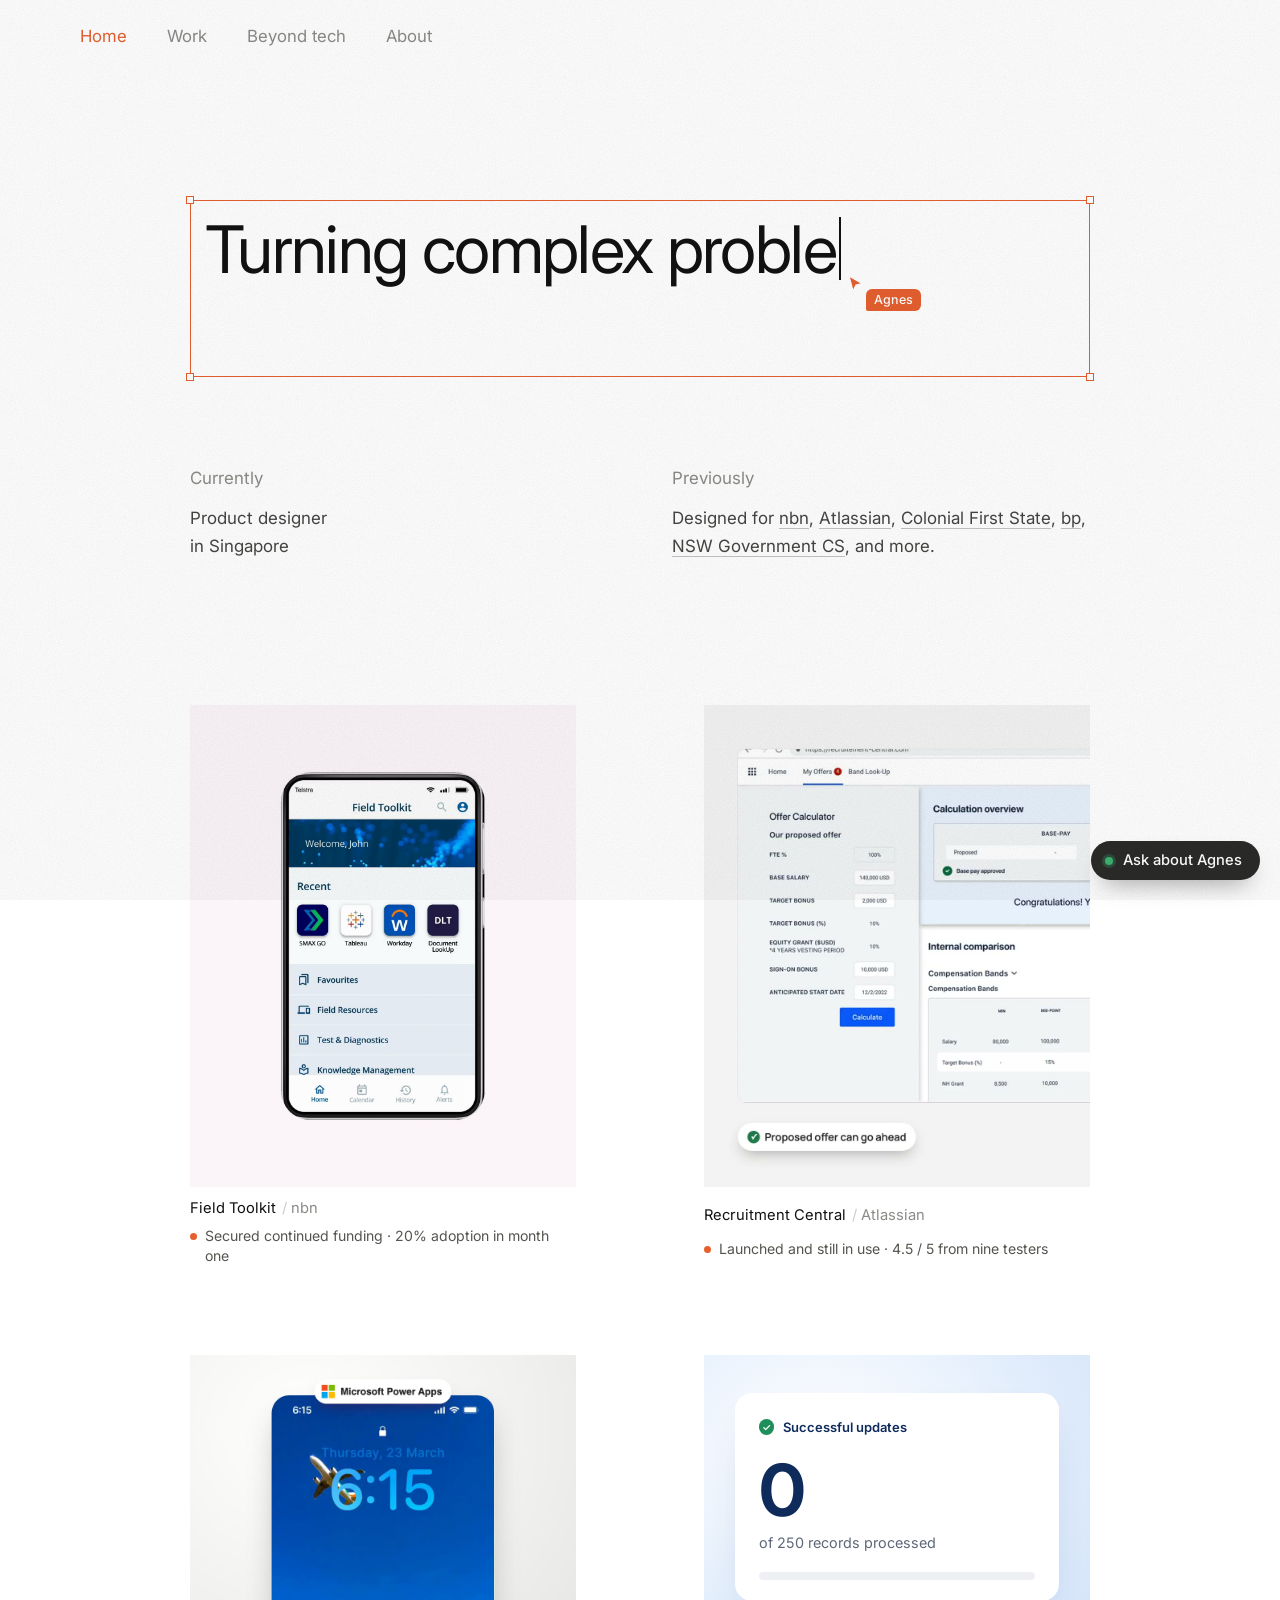
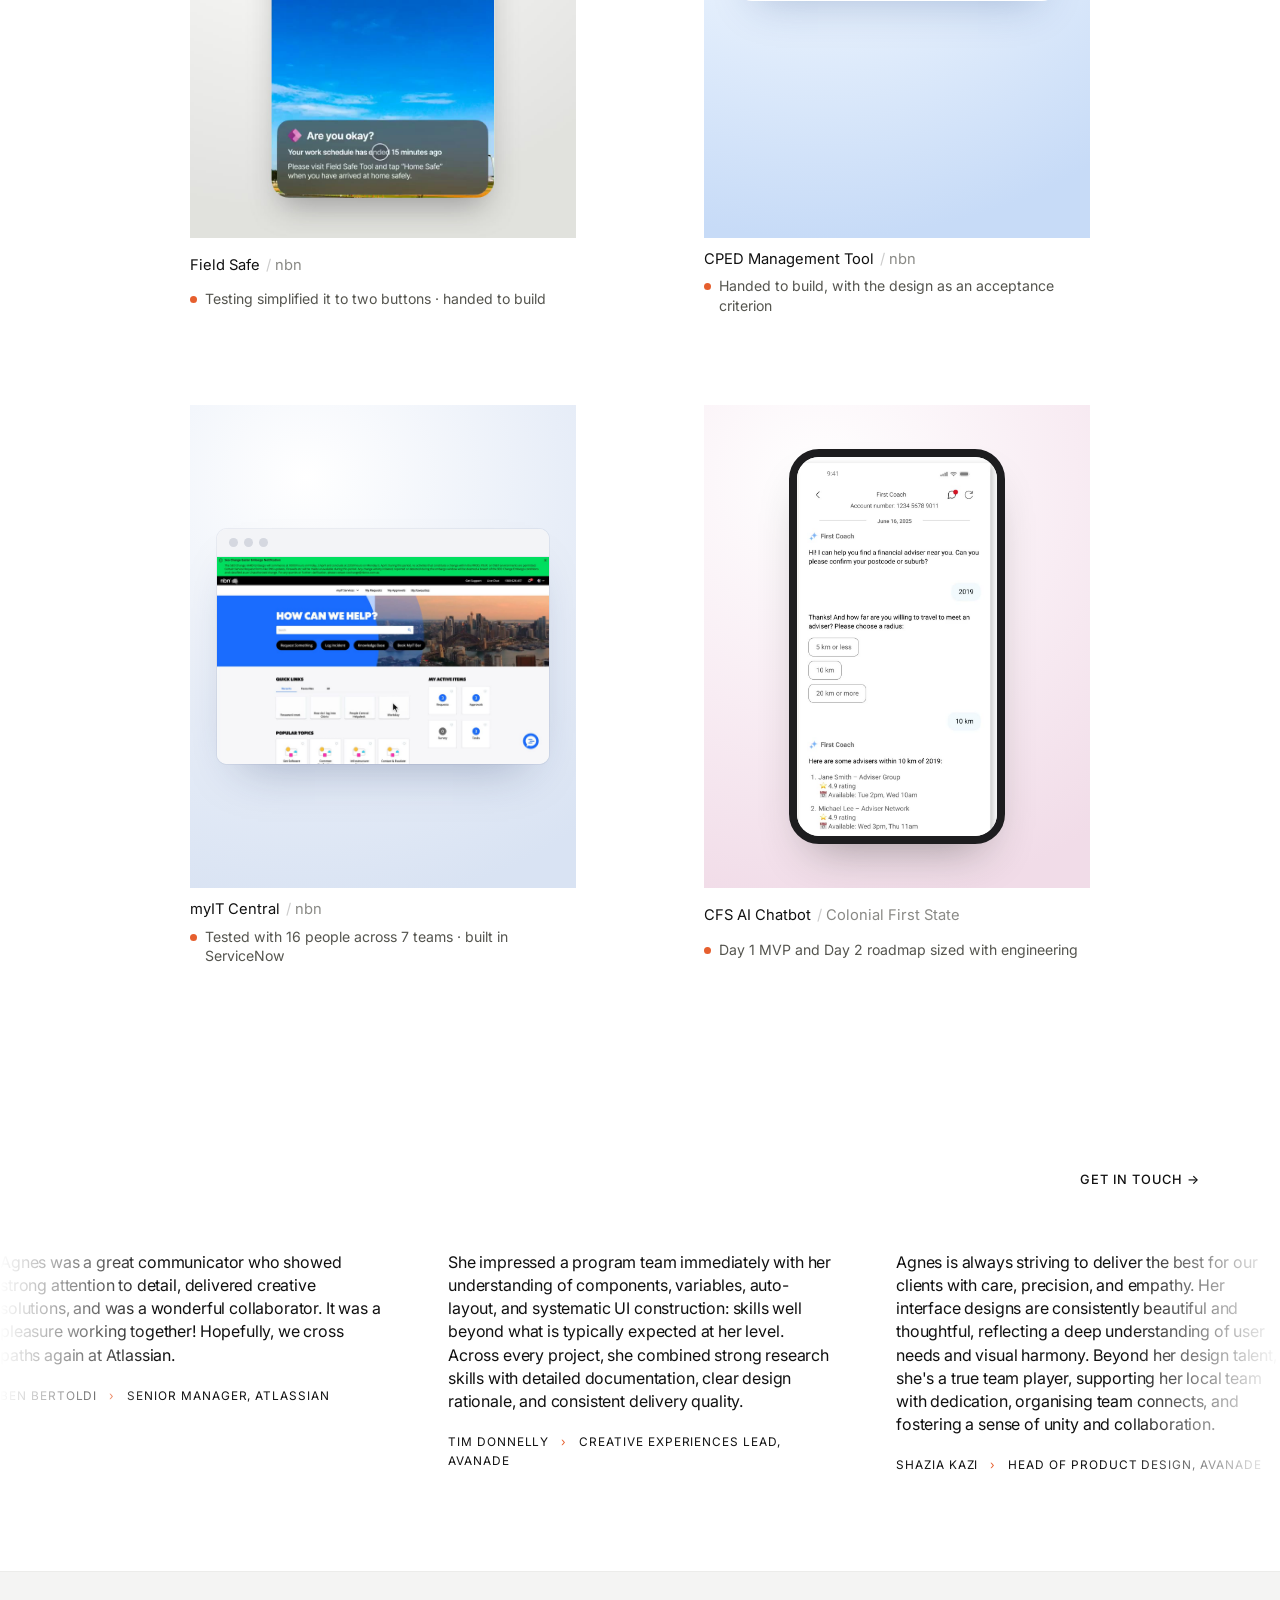
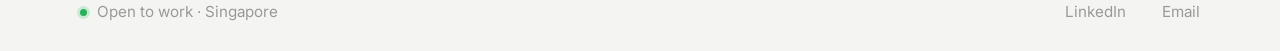
==== commit 2b347bff: "Publish 2026-10-26 12:28" ====
--- a/index.html
+++ b/index.html
@@ -12,7 +12,7 @@
   <link rel="preconnect" href="https://fonts.googleapis.com">
   <link rel="preconnect" href="https://fonts.gstatic.com" crossorigin>
   <link rel="stylesheet" href="https://fonts.googleapis.com/css2?family=Inter:wght@400;500&family=Manrope:wght@400;500;600;700&display=swap">
-  <link rel="stylesheet" href="styles.css?v=20261026b">
+  <link rel="stylesheet" href="styles.css?v=20261026h">
 </head>
 <body>
 <nav class="nav nav-c">
@@ -149,7 +149,6 @@
 <!-- =================== CASE: FIELD TOOLKIT =================== -->
 <article class="view" id="field-toolkit">
   <header class="cs-top"><div class="wrap">
-    <a class="back" href="#work">← All work</a>
     <div class="tags"><span class="tag live">Shipped · in daily use</span><span class="tag">Field service</span></div>
     <h1>Field Toolkit</h1>
     <p class="lede">nbn's field technicians were finishing every job on a stalled, scroll-heavy app plus five other systems. I redesigned it into one app they now use across Australia.</p>
@@ -293,7 +292,6 @@
 <!-- =================== CASE: RECRUITMENT CENTRAL =================== -->
 <article class="view" id="recruitment-central">
   <header class="cs-top"><div class="wrap">
-    <a class="back" href="#work">← All work</a>
     <div class="tags"><span class="tag live">Launched</span><span class="tag">HR tech</span></div>
     <h1>Recruitment Central</h1>
     <p class="lede">Atlassian was hiring thousands of people, and every offer took six weeks. I designed the tool that moved offers, approvals and candidate status out of email and spreadsheets.</p>
@@ -442,7 +440,6 @@
 <!-- =================== CASE: CPED =================== -->
 <article class="view" id="cped">
   <header class="cs-top"><div class="wrap">
-    <a class="back" href="#work">← All work</a>
     <div class="tags"><span class="tag build">In build · launch 2027</span><span class="tag">Network operations</span></div>
     <h1>CPED Management Tool</h1>
     <p class="lede">nbn is moving homes and businesses off copper. If no fibre order is in by the changeover date, the copper service is suspended, then permanently disconnected. I designed the operations tool that schedules those changes and keeps the exceptions from getting lost.</p>
@@ -574,7 +571,6 @@
 <!-- =================== CASE: FIELD SAFE =================== -->
 <article class="view" id="field-safe">
   <header class="cs-top"><div class="wrap">
-    <a class="back" href="#work">← All work</a>
     <div class="tags"><span class="tag build">In build</span><span class="tag">Workforce safety</span></div>
     <h1>Field Safe</h1>
     <p class="lede">nbn's only way to say "I'm home safe" lived in an app that about 200 field staff didn&rsquo;t have. I designed Field Safe so everyone who goes into the field can check in, and so every missed check-in reaches a person who can act.</p>
@@ -732,7 +728,6 @@
 <!-- =================== RESUME =================== -->
 <article class="view" id="myit-central">
   <header class="cs-top"><div class="wrap">
-    <a class="back" href="#work">← All work</a>
     <div class="tags"><span class="tag build">Built in ServiceNow · 2026</span><span class="tag">Internal platform</span></div>
     <h1>myIT Central</h1>
     <p class="lede">nbn's IT portal hadn't been redesigned in six years. I led its move to ServiceNow Employee Center: I interviewed users, mapped every comment, tested two designs with seven teams, and designed a search-first portal on nbn's brand.</p>
@@ -919,7 +914,6 @@
 
 <article class="view" id="cfs-chatbot">
   <header class="cs-top"><div class="wrap">
-    <a class="back" href="#work">← All work</a>
     <div class="tags"><span class="tag build">Concept for CFS</span><span class="tag">Financial services · AI</span></div>
     <h1>CFS AI Chatbot</h1>
     <p class="lede">Superannuation members were waiting on hold for simple answers. I designed the concept for an AI coach that answers what it safely can, knows exactly where general information ends and personal advice begins, and hands every member to the right person when it should.</p>
@@ -1091,7 +1085,6 @@
 <article class="view" id="resume">
   <header class="cs-top">
     <div class="wrap">
-      <a class="back" href="#top">← Home</a>
       <div class="memoji sm" style="margin:30px 0 0"><img src="assets/memoji/paint.webp" alt="" loading="lazy"></div>
       <div class="tags"><span class="tag">Singapore</span><span class="tag">Product designer</span></div>
       <h1>Resume</h1>
@@ -1119,9 +1112,7 @@
 <article class="view" id="work">
   <header class="cs-top">
     <div class="wrap">
-      <a class="back" href="#top">← Home</a>
-      <h1>Work</h1>
-      <p class="lede">Selected projects. Each one is end-to-end design, from research through to developer hand-off.</p>
+      <h1 class="sr-only">Work</h1>
     </div>
   </header>
   <div class="wrap wl-body">
@@ -1137,20 +1128,18 @@
 </article>
 
 <article class="view about-c" id="about">
-  <header class="cs-top">
-    <div class="wrap">
-      <a class="back" href="#top">← Home</a>
-      <div class="ab-split"><div><p class="ab-hi">Hi, I’m Agnes</p><h1>I design for people.</h1>
-      <p class="lede">I’m curious, and I enjoy making things that make someone’s day a little easier.</p></div><figure class="ab-photo-a"><img src="assets/projects/about-photo.jpg" alt="Agnes smiling over her shoulder from a canoe on a turquoise mountain lake"></figure></div>
-    </div>
-  </header>
-  <div class="wrap ab-body">
-    <div class="ab-short">
+  <div class="wrap ab-d">
+    <h1 class="sr-only">About</h1>
+    <div class="ab-d-sel"><span class="sel-tag" aria-hidden="true">img</span><img class="ab-d-photo" src="assets/projects/about-avatar.jpg" alt="Agnes smiling over her shoulder from a canoe on a turquoise mountain lake" width="96" height="96"><i class="sel-h sel-tl" aria-hidden="true"></i><i class="sel-h sel-tr" aria-hidden="true"></i><i class="sel-h sel-bl" aria-hidden="true"></i><i class="sel-h sel-br" aria-hidden="true"></i><span class="sel-size" aria-hidden="true">96 × 96</span></div>
+    <p class="ab-d-name">Agnes Lim</p>
+    <p class="ab-d-role">Product Designer</p>
+    <div class="ab-d-body">
+      <p>I’m curious, and I enjoy making things that make someone’s day a little easier.</p>
       <p>I lived in Sydney, Australia, and recently moved to Singapore. I’ll always miss the Sydney weather, the coastal walks and that unbeatable beach culture, but I feel lucky to call Singapore home now: the amazing food, the clean streets, all the trees, and how smoothly everything just works.</p>
       <p>I started out in fashion design, sampling and prototyping long before anything went into production. Product design turned out to be the same process with a different material, and I love how directly it helps people. Really, I just call myself a designer: give me anything and I’ll want to design it.</p>
       <p>Most of my work so far has been B2B, but I’m just as excited to design for customers and brands. Outside work, you’ll find me with a <a class="ab-inline" href="#books">book</a>, in a <a class="ab-inline" href="#museums">museum</a>, painting, or vibe coding small projects for fun.</p>
-      <p class="ab-links"><a class="ab-link" href="#beyond">See my brand and fashion work →</a></p>
-    </div>
+    </div>
+    <p class="ab-d-links"><a href="https://www.linkedin.com/in/helloagneslim" target="_blank" rel="noopener">LinkedIn</a><span aria-hidden="true">·</span><a href="mailto:helloagneslim@gmail.com">helloagneslim@gmail.com</a></p>
   </div>
 </article>
 
@@ -1158,7 +1147,6 @@
 <article class="view" id="books">
   <header class="cs-top">
     <div class="wrap">
-      <a class="back" href="#about">← About</a>
       <h1>Books</h1>
       <p class="lede">Some of the books I’ve read.</p>
     </div>
@@ -1170,7 +1158,6 @@
 <article class="view" id="museums">
   <header class="cs-top">
     <div class="wrap">
-      <a class="back" href="#about">← About</a>
       <h1>Museums</h1>
       <p class="lede">A few of the museums I’ve wandered through.</p>
     </div>
@@ -1182,27 +1169,11 @@
 <article class="view" id="beyond">
   <header class="cs-top">
     <div class="wrap">
-      <a class="back" href="#top">← Home</a>
-      <h1>Beyond tech</h1>
-      <p class="lede">The other side of me. I build brands on the side, and before product design I worked in fashion.</p>
+      <h1 class="sr-only">Beyond tech</h1>
     </div>
   </header>
   <div class="wrap bp-body">
-    <div class="bp-grid">
-        <a class="card bp-card" href="#brand-identity">
-          <div class="ph bp-art bi-collage" aria-hidden="true"><img src="assets/projects/brand-ada-2.jpg" alt="" style="object-position:50% 88%"><img src="assets/projects/brand-boots-3.jpg" alt=""><img src="assets/projects/brand-fatboy-1.jpg" alt=""><img src="assets/projects/brand-medja-1.jpg" alt=""></div>
-          <p class="card-client">Graphic design · Arkhive Studio</p>
-          <h3>Brand identity</h3>
-          <p>From logo and type to how a brand lives in the world, then helping the business use it well.</p>
-          <span class="see">See the work <i>→</i></span>
-        </a>
-        <a class="card bp-card" href="#fashion">
-          <div class="ph bp-art bp-fashion-photo" aria-hidden="true"><img src="assets/projects/fashion-main.jpg" alt=""></div>
-          <p class="card-client">Fashion design · Before tech</p>
-          <h3>Fashion</h3>
-          <p>A graduate collection featured in a magazine, a year interning across Mercedes-Benz Fashion Week Australia shows, and two years in the industry.</p>
-          <span class="see">See the work <i>→</i></span>
-        </a>
+    <div class="bt"><input type="radio" name="bt" id="bt-all" value="all" checked><input type="radio" name="bt" id="bt-brand" value="brand"><input type="radio" name="bt" id="bt-fashion" value="fashion"><div class="bt-tabs" role="group" aria-label="Filter"><label for="bt-all">All</label><label for="bt-brand">Branding</label><label for="bt-fashion">Fashion</label></div><div class="bt-grid"><a class="bt-tile" data-cat="brand" href="#brand-identity"><div class="bt-ph" style="aspect-ratio:4/5"><img loading="lazy" src="assets/projects/brand-ada-2.jpg" alt="Branded takeaway cups" style="object-position:50% 88%"></div><h3>Ada’s Affair</h3><p>Café brand · Sydney</p></a><a class="bt-tile" data-cat="brand" href="#brand-identity"><div class="bt-ph" style="aspect-ratio:1/1"><img loading="lazy" src="assets/projects/brand-boots-3.jpg" alt="Green cup with the line-drawn boot" style="object-position:50% 50%"></div><h3>Bootsdarling Cafe</h3><p>Rebrand · Sydney</p></a><a class="bt-tile" data-cat="brand" href="#brand-identity"><div class="bt-ph" style="aspect-ratio:3/4"><img loading="lazy" src="assets/projects/brand-fatboy-1.jpg" alt="Fat Boy round sticker logo" style="object-position:50% 50%"></div><h3>Fat Boy</h3><p>Dumpling pop-up · Sydney</p></a><a class="bt-tile" data-cat="brand" href="#brand-identity"><div class="bt-ph" style="aspect-ratio:4/3"><img loading="lazy" src="assets/projects/brand-medja-1.jpg" alt="Pistachio basil pesto jar" style="object-position:50% 50%"></div><h3>Medja</h3><p>Packaging · Jakarta</p></a><a class="bt-tile" data-cat="brand" href="#brand-identity"><div class="bt-ph" style="aspect-ratio:1/1"><img loading="lazy" src="assets/projects/brand-parpera-1.jpg" alt="Parpera post: see your business finances from your phone" style="object-position:50% 50%"></div><h3>Parpera</h3><p>Social media · Fintech start-up</p></a><a class="bt-tile" data-cat="fashion" href="#fashion"><div class="bt-ph" style="aspect-ratio:2/3"><img loading="lazy" src="assets/projects/fashion-main.jpg" alt="Model in a pale pink bandeau with pearl strands and a red woven wrap" style="object-position:50% 30%"></div><h3>Graduate collection</h3><p>UTS Fashion Graduates Showcase 2016</p></a><a class="bt-tile" data-cat="fashion" href="#fashion"><div class="bt-ph" style="aspect-ratio:4/5"><img loading="lazy" src="assets/projects/playdate-1.jpg" alt="Field of Dreams T-shirt dress and hat" style="object-position:50% 30%"></div><h3>Playdate Studios</h3><p>Prints · House of Cannon</p></a><a class="bt-tile" data-cat="fashion" href="#fashion"><div class="bt-ph" style="aspect-ratio:3/4"><img loading="lazy" src="assets/projects/esber-1.jpg" alt="Cream textured top and flared skirt" style="object-position:50% 30%"></div><h3>Christopher Esber</h3><p>Spring 2015 · design assistant intern</p></a></div></div>
   </div>
 </article>
 
@@ -1210,7 +1181,6 @@
 <article class="view" id="brand-identity">
   <header class="cs-top">
     <div class="wrap">
-      <a class="back" href="#beyond">← Beyond tech</a>
       <h1>I build brands, then help them use them well.</h1>
       <p class="lede">Logo, type, colour and the places a brand actually lives.</p>
     </div>
@@ -1246,7 +1216,6 @@
 <article class="view" id="fashion">
   <header class="cs-top">
     <div class="wrap">
-      <a class="back" href="#beyond">← Beyond tech</a>
       <h1>Before tech, I designed clothes.</h1>
       <p class="lede">A graduate collection, a year of fashion week and two years in the industry.</p>
     </div>
@@ -1299,7 +1268,7 @@
   </div>
   <button class="ask-btn" type="button" aria-expanded="false" aria-controls="ask-panel"><span class="ask-dot" aria-hidden="true"></span>Ask about Agnes</button>
 </div>
-<script src="script.js?v=20261026b"></script>
-<script src="type.js?v=20261026b"></script>
+<script src="script.js?v=20261026h"></script>
+<script src="type.js?v=20261026h"></script>
 </body>
 </html>
--- a/styles.css
+++ b/styles.css
@@ -1026,3 +1026,68 @@
   .cur.is-link i{width:12px;height:12px}
   .cur.is-view span{display:block}
   .cur.is-down i{width:6px;height:6px}
+
+  /* Beyond tech: filter tabs (inspo: rachelchen.tech Fun page). CSS only, radio inputs + :has */
+  .bt > input{position:absolute;opacity:0;pointer-events:none}
+  .bt-tabs{display:flex;flex-wrap:wrap;gap:6px 10px;margin:0 0 clamp(24px,4vw,40px);font-family:Inter,system-ui,sans-serif}
+  .bt-tabs label{font-size:clamp(1rem,1.6vw,1.25rem);color:#8A8A86;padding:6px 12px;cursor:pointer;transition:color .2s,background .2s}
+  .bt-tabs label:hover{color:#2A2A28}
+  .bt:has(#bt-all:checked) label[for="bt-all"],.bt:has(#bt-brand:checked) label[for="bt-brand"],.bt:has(#bt-fashion:checked) label[for="bt-fashion"]{background:#E65F2E;color:#fff}
+  .bt:has(input:focus-visible) .bt-tabs{outline:2px solid #E65F2E;outline-offset:4px;border-radius:4px}
+  .bt-grid{display:grid;grid-template-columns:repeat(2,minmax(0,1fr));gap:clamp(28px,4vw,44px) clamp(16px,3vw,32px)}
+  .bt-tile{display:block;color:inherit;text-decoration:none;animation:btin .35s ease both}
+  .bt-ph{aspect-ratio:16/11;overflow:hidden;background:#e4e4e1}
+  .bt-ph img{width:100%;height:100%;object-fit:cover;display:block;transition:transform .5s ease}
+  .bt-tile:hover .bt-ph img{transform:scale(1.03)}
+  .bt-tile h3{margin:14px 0 2px;font:400 clamp(1.1rem,1.8vw,1.4rem)/1.25 Inter,system-ui,sans-serif;color:#2A2A28;letter-spacing:-.01em}
+  .bt-tile p{margin:0;font:400 .9rem/1.4 Inter,system-ui,sans-serif;color:#8A8A86}
+  .bt:has(#bt-brand:checked) .bt-tile:not([data-cat="brand"]),.bt:has(#bt-fashion:checked) .bt-tile:not([data-cat="fashion"]){display:none}
+  @keyframes btin{from{opacity:0;transform:translateY(8px)}}
+  @media (max-width:760px){.bt-grid{grid-template-columns:1fr}}
+  @media (prefers-reduced-motion:reduce){.bt-tile{animation:none}.bt-ph img{transition:none}}
+
+  .sr-only{position:absolute;width:1px;height:1px;padding:0;margin:-1px;overflow:hidden;clip:rect(0,0,0,0);white-space:nowrap;border:0}
+
+  /* 2026-10-26: no back links or white banners; page headers sit on the page */
+  .cs-top{background:none;border-radius:0}
+  #beyond .cs-top{padding-block:clamp(16px,3vw,32px) 0}
+  /* Grain texture over the whole page (inspo: rachelchen.tech) */
+  body::after{content:"";position:fixed;inset:0;z-index:9998;pointer-events:none;opacity:.07;mix-blend-mode:multiply;
+    background-image:url("data:image/svg+xml,%3Csvg xmlns='http://www.w3.org/2000/svg' width='220' height='220'%3E%3Cfilter id='n'%3E%3CfeTurbulence type='fractalNoise' baseFrequency='.85' numOctaves='3' stitchTiles='stitch'/%3E%3CfeColorMatrix values='0 0 0 0 0 0 0 0 0 0 0 0 0 0 0 0 0 0 .9 0'/%3E%3C/filter%3E%3Crect width='100%25' height='100%25' filter='url(%23n)'/%3E%3C/svg%3E")}
+  /* Beyond tech: uneven columns, tighter tabs */
+  .bt-tabs{gap:4px 22px;margin-bottom:clamp(20px,3vw,32px)}
+  .bt-tabs label{padding:1px 6px;font-size:clamp(1rem,1.5vw,1.15rem)}
+  .bt-grid{display:block;columns:4 220px;column-gap:clamp(16px,2vw,24px)}
+  .bt-tile{break-inside:avoid;margin-bottom:clamp(24px,3vw,36px)}
+  .bt-ph{aspect-ratio:auto}
+  .bt-tile h3{margin-top:12px;font-size:clamp(1.05rem,1.4vw,1.3rem)}
+  .bt-tile p{font-size:clamp(1rem,1.3vw,1.2rem);color:#A5A5A0;line-height:1.35}
+  .bt-tile:hover h3{color:#E65F2E}
+  @media (max-width:760px){.bt-grid{columns:2;column-gap:12px}.bt-tile p{font-size:.9rem}}
+  /* 2026-10-26: one background everywhere (white, like the home page); cards in case studies get a soft grey so they still read */
+  body{background:#fff}
+  .nav-c{background:rgba(255,255,255,.94)}
+  :is(.flow .tldr div,.flow .findings div,.flow .ba-before,.flow .ba-after .steps li,.flow .tool,.flow .branch div,.flow .tradeoff,.flow .claims .cant,.flow .testimonial,.pull,.stat,.facts,.tl,.flow .toplists > div,.bp-time li){background:#F5F5F3}
+  .tag,.flow .steps li{background:#EDEDEA}
+  /* About: compact profile (inspo: Darina Usanova) */
+  .ab-d{max-width:680px;padding-block:clamp(40px,7vw,88px);font-family:Inter,system-ui,sans-serif}
+  .ab-d-photo{display:block;width:96px;height:96px;border-radius:14px;object-fit:cover;object-position:62% 30%}
+  .ab-d-name{margin:20px 0 0;font-size:1.35rem;font-weight:500;color:#111;line-height:1.3}
+  .ab-d-role{margin:2px 0 0;font-size:1.1rem;color:#8A8A86}
+  .ab-d-body{margin-top:28px}
+  .ab-d-body p{margin:0 0 18px;font-size:1.06rem;line-height:1.65;color:#2A2A28}
+  .ab-d-links{margin:28px 0 0;display:flex;flex-wrap:wrap;gap:8px 12px;align-items:center;color:#8A8A86;font-size:1rem}
+  .ab-d-links a{color:#8A8A86;text-decoration:none;transition:color .2s}
+  .ab-d-links a:hover{color:#E65F2E}
+  .ab-d-photo{object-position:center}
+  #work .cs-top{padding-block:clamp(16px,3vw,32px) 0}
+  /* About photo: Figma-style selection frame on hover, in the site orange */
+  .ab-d-sel{position:relative;display:inline-block;padding:7px;margin:-7px}
+  .ab-d-sel::before{content:"";position:absolute;inset:0;border:1.5px solid #E65F2E;opacity:0;transition:opacity .2s}
+  .ab-d-sel .sel-h{position:absolute;width:9px;height:9px;background:#fff;border:1.5px solid #E65F2E;opacity:0;transition:opacity .2s}
+  .ab-d-sel .sel-tl{left:-4px;top:-4px}.ab-d-sel .sel-tr{right:-4px;top:-4px}.ab-d-sel .sel-bl{left:-4px;bottom:-4px}.ab-d-sel .sel-br{right:-4px;bottom:-4px}
+  .ab-d-sel .sel-tag{position:absolute;left:2px;bottom:calc(100% + 5px);font:500 .8rem/1 Inter,system-ui,sans-serif;color:#E65F2E;opacity:0;transition:opacity .2s}
+  .ab-d-sel .sel-size{position:absolute;left:50%;top:calc(100% + 7px);transform:translateX(-50%);background:#E65F2E;color:#fff;font:500 .75rem/1 Inter,system-ui,sans-serif;padding:4px 7px;border-radius:5px;white-space:nowrap;opacity:0;transition:opacity .2s;z-index:1}
+  .ab-d-sel:hover::before,.ab-d-sel:hover .sel-h,.ab-d-sel:hover .sel-tag,.ab-d-sel:hover .sel-size{opacity:1}
+  .ab-d-sel + .ab-d-name{margin-top:32px}
+  @media (prefers-reduced-motion:reduce){.ab-d-sel *,.ab-d-sel::before{transition:none}}
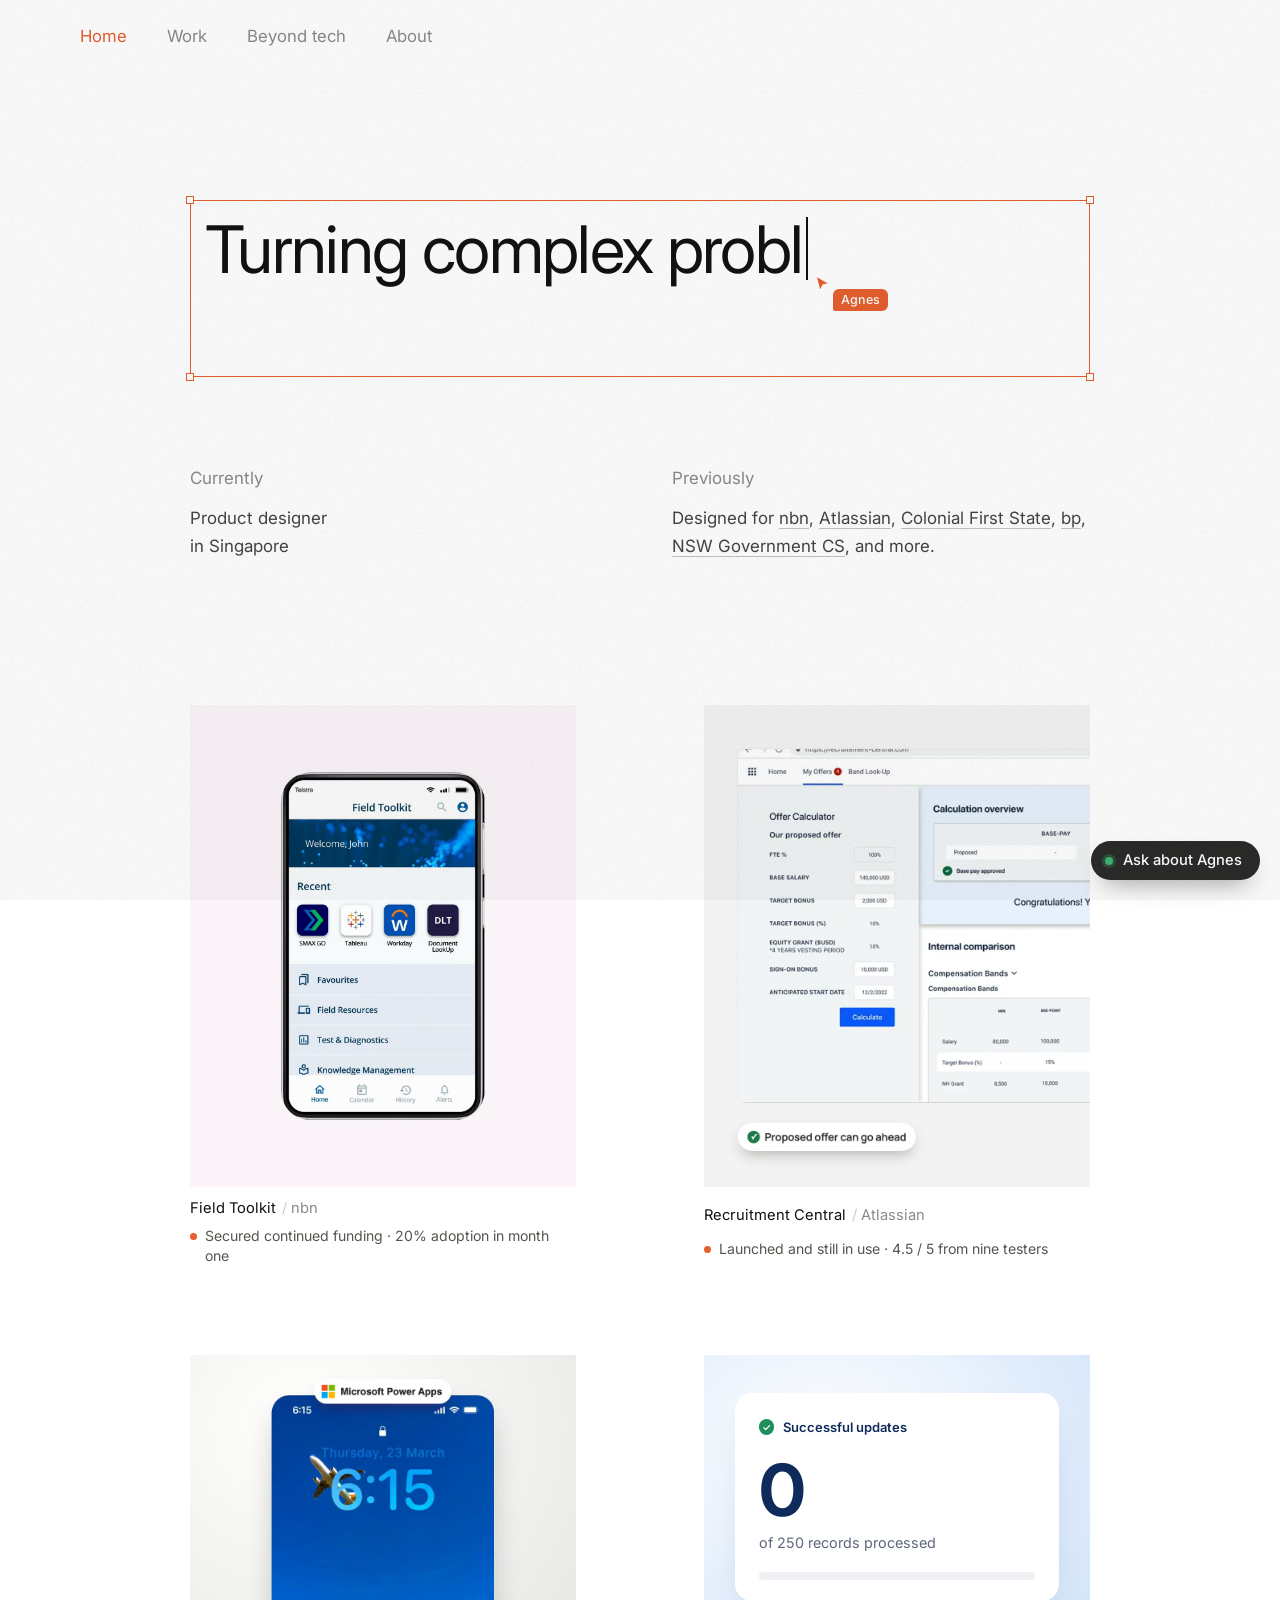
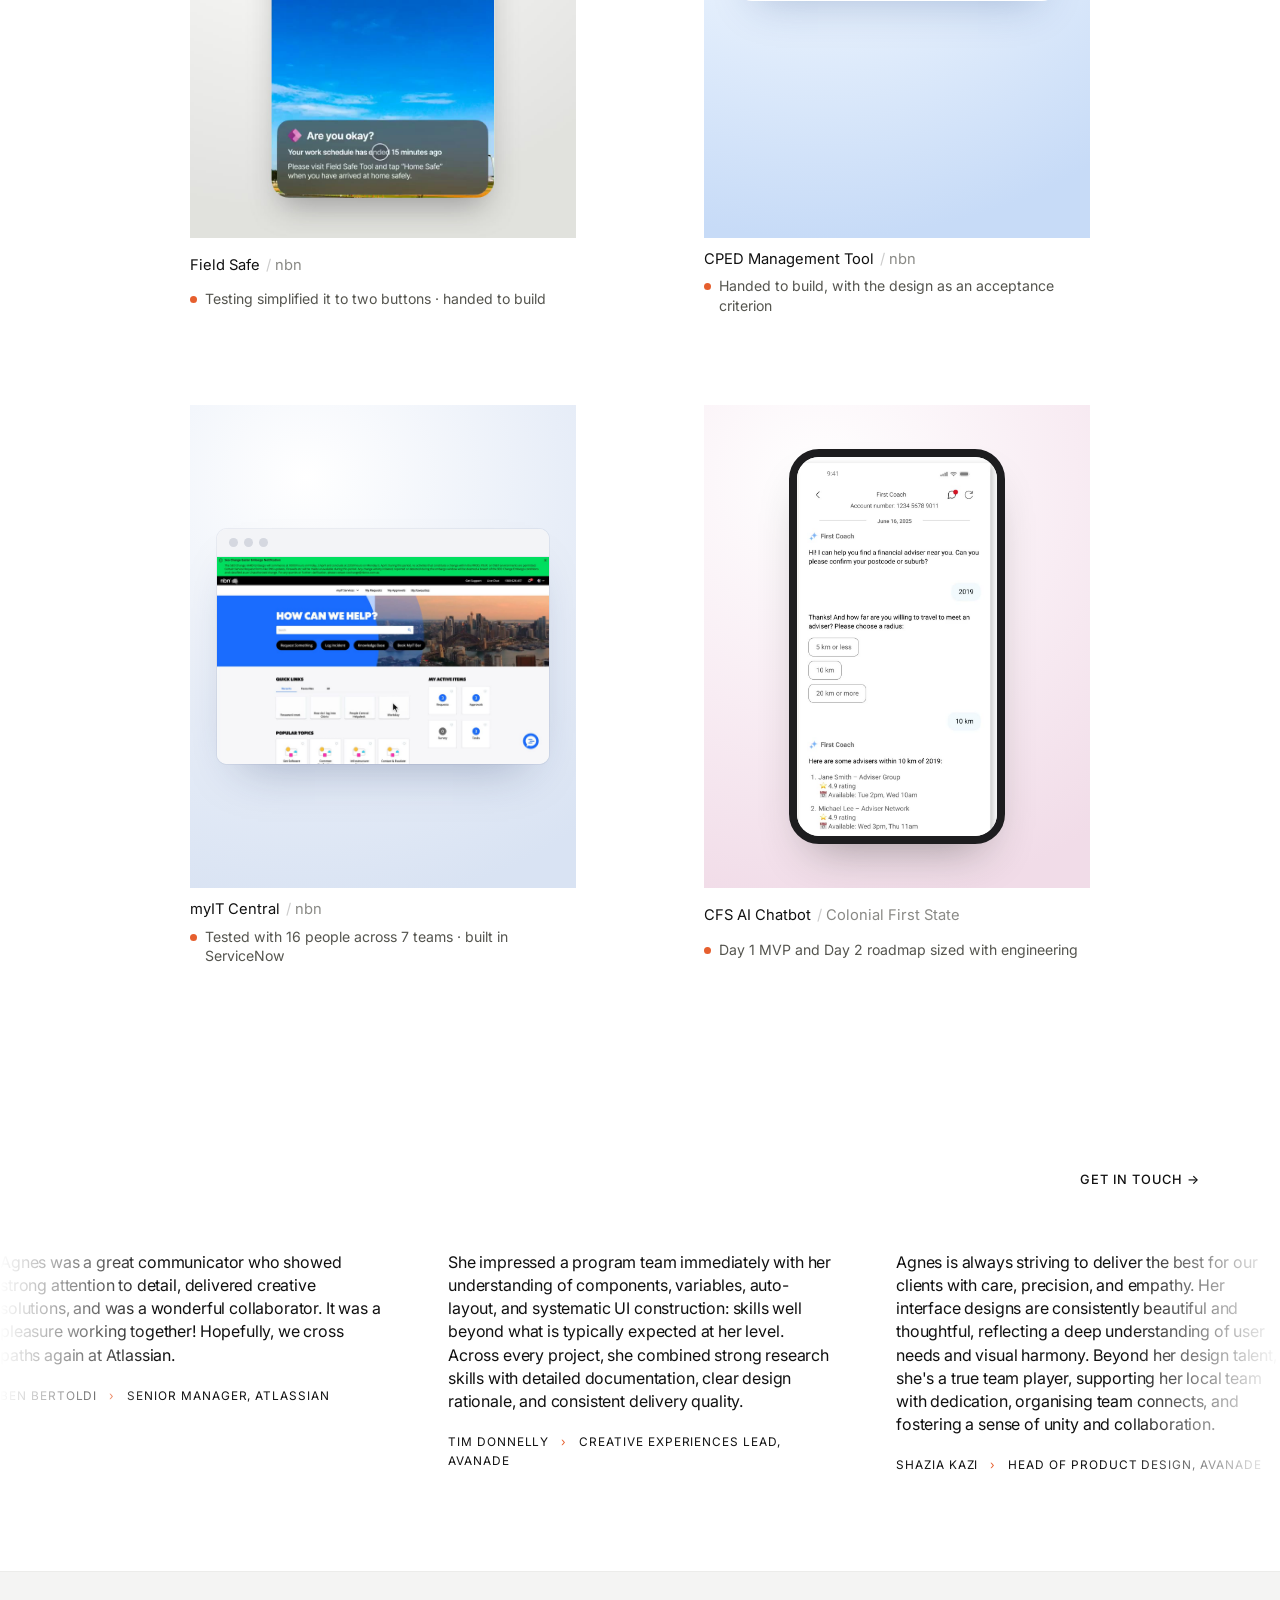
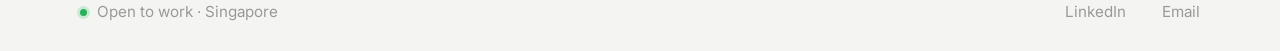
==== commit d81367ec: "Publish 2026-10-26 12:33" ====
--- a/index.html
+++ b/index.html
@@ -1162,7 +1162,7 @@
       <p class="lede">A few of the museums I’ve wandered through.</p>
     </div>
   </header>
-  <div class="wrap mu-body"><ul class="mu-strip"><li tabindex="0" data-tip="Peranakan Museum, Singapore" style="--w:270"><img loading="lazy" src="assets/museums/all/m01.jpg" alt="Photo at Peranakan Museum, Singapore"></li><li tabindex="0" data-tip="White Rabbit Gallery, Sydney" style="--w:270"><img loading="lazy" src="assets/museums/all/m27.jpg" alt="Photo at White Rabbit Gallery, Sydney"></li><li tabindex="0" data-tip="White Rabbit Gallery, Sydney" style="--w:270"><img loading="lazy" src="assets/museums/all/m28.jpg" alt="Photo at White Rabbit Gallery, Sydney"></li><li tabindex="0" data-tip="White Rabbit Gallery, Sydney" style="--w:270"><img loading="lazy" src="assets/museums/all/m29.jpg" alt="Photo at White Rabbit Gallery, Sydney"></li><li tabindex="0" data-tip="White Rabbit Gallery, Sydney" style="--w:270"><img loading="lazy" src="assets/museums/all/m30.jpg" alt="Photo at White Rabbit Gallery, Sydney"></li><li tabindex="0" data-tip="White Rabbit Gallery, Sydney" style="--w:270"><img loading="lazy" src="assets/museums/all/m31.jpg" alt="Photo at White Rabbit Gallery, Sydney"></li><li tabindex="0" data-tip="Bern Historical Museum, Bern" style="--w:270"><img loading="lazy" src="assets/museums/all/m02.jpg" alt="Photo at Bern Historical Museum, Bern"></li><li tabindex="0" data-tip="Bern Historical Museum, Bern" style="--w:270"><img loading="lazy" src="assets/museums/all/m03.jpg" alt="Photo at Bern Historical Museum, Bern"></li><li tabindex="0" data-tip="Rijksmuseum, Amsterdam" style="--w:270"><img loading="lazy" src="assets/museums/all/m04.jpg" alt="Photo at Rijksmuseum, Amsterdam"></li><li tabindex="0" data-tip="Van Gogh Museum, Amsterdam" style="--w:270"><img loading="lazy" src="assets/museums/all/m05.jpg" alt="Photo at Van Gogh Museum, Amsterdam"></li><li tabindex="0" data-tip="Museum Van Loon, Amsterdam" style="--w:270"><img loading="lazy" src="assets/museums/all/m06.jpg" alt="Photo at Museum Van Loon, Amsterdam"></li><li tabindex="0" data-tip="Museum Van Loon, Amsterdam" style="--w:270"><img loading="lazy" src="assets/museums/all/m07.jpg" alt="Photo at Museum Van Loon, Amsterdam"></li><li tabindex="0" data-tip="Museum Van Loon, Amsterdam" style="--w:270"><img loading="lazy" src="assets/museums/all/m08.jpg" alt="Photo at Museum Van Loon, Amsterdam"></li><li tabindex="0" data-tip="Musée de l’Orangerie, Paris" style="--w:480"><img loading="lazy" src="assets/museums/all/m09.jpg" alt="Photo at Musée de l’Orangerie, Paris"></li><li tabindex="0" data-tip="Musée de l’Orangerie, Paris" style="--w:480"><img loading="lazy" src="assets/museums/all/m10.jpg" alt="Photo at Musée de l’Orangerie, Paris"></li><li tabindex="0" data-tip="Musée de l’Orangerie, Paris" style="--w:270"><img loading="lazy" src="assets/museums/all/m11.jpg" alt="Photo at Musée de l’Orangerie, Paris"></li><li tabindex="0" data-tip="Musée de l’Orangerie, Paris" style="--w:270"><img loading="lazy" src="assets/museums/all/m12.jpg" alt="Photo at Musée de l’Orangerie, Paris"></li><li tabindex="0" data-tip="Musée de l’Orangerie, Paris" style="--w:270"><img loading="lazy" src="assets/museums/all/m13.jpg" alt="Photo at Musée de l’Orangerie, Paris"></li><li tabindex="0" data-tip="Musée de l’Orangerie, Paris" style="--w:270"><img loading="lazy" src="assets/museums/all/m14.jpg" alt="Photo at Musée de l’Orangerie, Paris"></li><li tabindex="0" data-tip="The Louvre, Paris" style="--w:270"><img loading="lazy" src="assets/museums/all/m15.jpg" alt="Photo at The Louvre, Paris"></li><li tabindex="0" data-tip="The Louvre, Paris" style="--w:270"><img loading="lazy" src="assets/museums/all/m16.jpg" alt="Photo at The Louvre, Paris"></li><li tabindex="0" data-tip="The Louvre, Paris" style="--w:270"><img loading="lazy" src="assets/museums/all/m17.jpg" alt="Photo at The Louvre, Paris"></li><li tabindex="0" data-tip="Whitney Museum of American Art, New York" style="--w:270"><img loading="lazy" src="assets/museums/all/m18.jpg" alt="Photo at Whitney Museum of American Art, New York"></li><li tabindex="0" data-tip="Whitney Museum of American Art, New York" style="--w:270"><img loading="lazy" src="assets/museums/all/m19.jpg" alt="Photo at Whitney Museum of American Art, New York"></li><li tabindex="0" data-tip="Whitney Museum of American Art, New York" style="--w:270"><img loading="lazy" src="assets/museums/all/m20.jpg" alt="Photo at Whitney Museum of American Art, New York"></li><li tabindex="0" data-tip="Whitney Museum of American Art, New York" style="--w:270"><img loading="lazy" src="assets/museums/all/m21.jpg" alt="Photo at Whitney Museum of American Art, New York"></li><li tabindex="0" data-tip="Whitney Museum of American Art, New York" style="--w:270"><img loading="lazy" src="assets/museums/all/m22.jpg" alt="Photo at Whitney Museum of American Art, New York"></li><li tabindex="0" data-tip="Whitney Museum of American Art, New York" style="--w:270"><img loading="lazy" src="assets/museums/all/m23.jpg" alt="Photo at Whitney Museum of American Art, New York"></li><li tabindex="0" data-tip="Whitney Museum of American Art, New York" style="--w:270"><img loading="lazy" src="assets/museums/all/m24.jpg" alt="Photo at Whitney Museum of American Art, New York"></li><li tabindex="0" data-tip="Whitney Museum of American Art, New York" style="--w:270"><img loading="lazy" src="assets/museums/all/m26.jpg" alt="Photo at Whitney Museum of American Art, New York"></li></ul></div>
+  <div class="wrap mu-body"><ul class="mu-strip"><li tabindex="0" data-tip="Peranakan Museum, Singapore" style="--w:270"><img loading="lazy" src="assets/museums/all/m01.jpg" alt="Photo at Peranakan Museum, Singapore"></li><li tabindex="0" data-tip="White Rabbit Gallery, Sydney" style="--w:270"><img loading="lazy" src="assets/museums/all/m27.jpg" alt="Photo at White Rabbit Gallery, Sydney"></li><li tabindex="0" data-tip="White Rabbit Gallery, Sydney" style="--w:270"><img loading="lazy" src="assets/museums/all/m28.jpg" alt="Photo at White Rabbit Gallery, Sydney"></li><li tabindex="0" data-tip="White Rabbit Gallery, Sydney" style="--w:270"><img loading="lazy" src="assets/museums/all/m29.jpg" alt="Photo at White Rabbit Gallery, Sydney"></li><li tabindex="0" data-tip="White Rabbit Gallery, Sydney" style="--w:270"><img loading="lazy" src="assets/museums/all/m31.jpg" alt="Photo at White Rabbit Gallery, Sydney"></li><li tabindex="0" data-tip="Bern Historical Museum, Bern" style="--w:270"><img loading="lazy" src="assets/museums/all/m02.jpg" alt="Photo at Bern Historical Museum, Bern"></li><li tabindex="0" data-tip="Bern Historical Museum, Bern" style="--w:270"><img loading="lazy" src="assets/museums/all/m03.jpg" alt="Photo at Bern Historical Museum, Bern"></li><li tabindex="0" data-tip="Rijksmuseum, Amsterdam" style="--w:270"><img loading="lazy" src="assets/museums/all/m04.jpg" alt="Photo at Rijksmuseum, Amsterdam"></li><li tabindex="0" data-tip="Van Gogh Museum, Amsterdam" style="--w:270"><img loading="lazy" src="assets/museums/all/m05.jpg" alt="Photo at Van Gogh Museum, Amsterdam"></li><li tabindex="0" data-tip="Museum Van Loon, Amsterdam" style="--w:270"><img loading="lazy" src="assets/museums/all/m06.jpg" alt="Photo at Museum Van Loon, Amsterdam"></li><li tabindex="0" data-tip="Museum Van Loon, Amsterdam" style="--w:270"><img loading="lazy" src="assets/museums/all/m07.jpg" alt="Photo at Museum Van Loon, Amsterdam"></li><li tabindex="0" data-tip="Museum Van Loon, Amsterdam" style="--w:270"><img loading="lazy" src="assets/museums/all/m08.jpg" alt="Photo at Museum Van Loon, Amsterdam"></li><li tabindex="0" data-tip="Musée de l’Orangerie, Paris" style="--w:480"><img loading="lazy" src="assets/museums/all/m09.jpg" alt="Photo at Musée de l’Orangerie, Paris"></li><li tabindex="0" data-tip="Musée de l’Orangerie, Paris" style="--w:480"><img loading="lazy" src="assets/museums/all/m10.jpg" alt="Photo at Musée de l’Orangerie, Paris"></li><li tabindex="0" data-tip="Musée de l’Orangerie, Paris" style="--w:270"><img loading="lazy" src="assets/museums/all/m11.jpg" alt="Photo at Musée de l’Orangerie, Paris"></li><li tabindex="0" data-tip="Musée de l’Orangerie, Paris" style="--w:270"><img loading="lazy" src="assets/museums/all/m12.jpg" alt="Photo at Musée de l’Orangerie, Paris"></li><li tabindex="0" data-tip="Musée de l’Orangerie, Paris" style="--w:270"><img loading="lazy" src="assets/museums/all/m13.jpg" alt="Photo at Musée de l’Orangerie, Paris"></li><li tabindex="0" data-tip="Musée de l’Orangerie, Paris" style="--w:270"><img loading="lazy" src="assets/museums/all/m14.jpg" alt="Photo at Musée de l’Orangerie, Paris"></li><li tabindex="0" data-tip="The Louvre, Paris" style="--w:270"><img loading="lazy" src="assets/museums/all/m15.jpg" alt="Photo at The Louvre, Paris"></li><li tabindex="0" data-tip="The Louvre, Paris" style="--w:270"><img loading="lazy" src="assets/museums/all/m16.jpg" alt="Photo at The Louvre, Paris"></li><li tabindex="0" data-tip="The Louvre, Paris" style="--w:270"><img loading="lazy" src="assets/museums/all/m17.jpg" alt="Photo at The Louvre, Paris"></li><li tabindex="0" data-tip="Whitney Museum of American Art, New York" style="--w:270"><img loading="lazy" src="assets/museums/all/m18.jpg" alt="Photo at Whitney Museum of American Art, New York"></li><li tabindex="0" data-tip="Whitney Museum of American Art, New York" style="--w:270"><img loading="lazy" src="assets/museums/all/m19.jpg" alt="Photo at Whitney Museum of American Art, New York"></li><li tabindex="0" data-tip="Whitney Museum of American Art, New York" style="--w:270"><img loading="lazy" src="assets/museums/all/m20.jpg" alt="Photo at Whitney Museum of American Art, New York"></li><li tabindex="0" data-tip="Whitney Museum of American Art, New York" style="--w:270"><img loading="lazy" src="assets/museums/all/m21.jpg" alt="Photo at Whitney Museum of American Art, New York"></li><li tabindex="0" data-tip="Whitney Museum of American Art, New York" style="--w:270"><img loading="lazy" src="assets/museums/all/m22.jpg" alt="Photo at Whitney Museum of American Art, New York"></li><li tabindex="0" data-tip="Whitney Museum of American Art, New York" style="--w:270"><img loading="lazy" src="assets/museums/all/m23.jpg" alt="Photo at Whitney Museum of American Art, New York"></li><li tabindex="0" data-tip="Whitney Museum of American Art, New York" style="--w:270"><img loading="lazy" src="assets/museums/all/m24.jpg" alt="Photo at Whitney Museum of American Art, New York"></li><li tabindex="0" data-tip="Whitney Museum of American Art, New York" style="--w:270"><img loading="lazy" src="assets/museums/all/m26.jpg" alt="Photo at Whitney Museum of American Art, New York"></li></ul></div>
 </article>
 
 <!-- =================== BEYOND PRODUCT =================== -->
@@ -1173,7 +1173,7 @@
     </div>
   </header>
   <div class="wrap bp-body">
-    <div class="bt"><input type="radio" name="bt" id="bt-all" value="all" checked><input type="radio" name="bt" id="bt-brand" value="brand"><input type="radio" name="bt" id="bt-fashion" value="fashion"><div class="bt-tabs" role="group" aria-label="Filter"><label for="bt-all">All</label><label for="bt-brand">Branding</label><label for="bt-fashion">Fashion</label></div><div class="bt-grid"><a class="bt-tile" data-cat="brand" href="#brand-identity"><div class="bt-ph" style="aspect-ratio:4/5"><img loading="lazy" src="assets/projects/brand-ada-2.jpg" alt="Branded takeaway cups" style="object-position:50% 88%"></div><h3>Ada’s Affair</h3><p>Café brand · Sydney</p></a><a class="bt-tile" data-cat="brand" href="#brand-identity"><div class="bt-ph" style="aspect-ratio:1/1"><img loading="lazy" src="assets/projects/brand-boots-3.jpg" alt="Green cup with the line-drawn boot" style="object-position:50% 50%"></div><h3>Bootsdarling Cafe</h3><p>Rebrand · Sydney</p></a><a class="bt-tile" data-cat="brand" href="#brand-identity"><div class="bt-ph" style="aspect-ratio:3/4"><img loading="lazy" src="assets/projects/brand-fatboy-1.jpg" alt="Fat Boy round sticker logo" style="object-position:50% 50%"></div><h3>Fat Boy</h3><p>Dumpling pop-up · Sydney</p></a><a class="bt-tile" data-cat="brand" href="#brand-identity"><div class="bt-ph" style="aspect-ratio:4/3"><img loading="lazy" src="assets/projects/brand-medja-1.jpg" alt="Pistachio basil pesto jar" style="object-position:50% 50%"></div><h3>Medja</h3><p>Packaging · Jakarta</p></a><a class="bt-tile" data-cat="brand" href="#brand-identity"><div class="bt-ph" style="aspect-ratio:1/1"><img loading="lazy" src="assets/projects/brand-parpera-1.jpg" alt="Parpera post: see your business finances from your phone" style="object-position:50% 50%"></div><h3>Parpera</h3><p>Social media · Fintech start-up</p></a><a class="bt-tile" data-cat="fashion" href="#fashion"><div class="bt-ph" style="aspect-ratio:2/3"><img loading="lazy" src="assets/projects/fashion-main.jpg" alt="Model in a pale pink bandeau with pearl strands and a red woven wrap" style="object-position:50% 30%"></div><h3>Graduate collection</h3><p>UTS Fashion Graduates Showcase 2016</p></a><a class="bt-tile" data-cat="fashion" href="#fashion"><div class="bt-ph" style="aspect-ratio:4/5"><img loading="lazy" src="assets/projects/playdate-1.jpg" alt="Field of Dreams T-shirt dress and hat" style="object-position:50% 30%"></div><h3>Playdate Studios</h3><p>Prints · House of Cannon</p></a><a class="bt-tile" data-cat="fashion" href="#fashion"><div class="bt-ph" style="aspect-ratio:3/4"><img loading="lazy" src="assets/projects/esber-1.jpg" alt="Cream textured top and flared skirt" style="object-position:50% 30%"></div><h3>Christopher Esber</h3><p>Spring 2015 · design assistant intern</p></a></div></div>
+    <div class="bt"><input type="radio" name="bt" id="bt-all" value="all" checked><input type="radio" name="bt" id="bt-brand" value="brand"><input type="radio" name="bt" id="bt-fashion" value="fashion"><div class="bt-tabs" role="group" aria-label="Filter"><label for="bt-all">All</label><label for="bt-brand">Branding</label><label for="bt-fashion">Fashion</label></div><div class="bt-grid"><a class="bt-tile" data-cat="brand" href="#brand-identity"><div class="bt-ph" style="aspect-ratio:4/5"><img loading="lazy" src="assets/projects/brand-ada-2.jpg" alt="Branded takeaway cups" style="object-position:50% 88%"></div><h3>Ada’s Affair</h3><p>Café brand · Sydney</p></a><a class="bt-tile" data-cat="brand" href="#brand-identity"><div class="bt-ph" style="aspect-ratio:1/1"><img loading="lazy" src="assets/projects/brand-boots-3.jpg" alt="Green cup with the line-drawn boot" style="object-position:50% 50%"></div><h3>Bootsdarling Cafe</h3><p>Rebrand · Sydney</p></a><a class="bt-tile" data-cat="brand" href="#brand-identity"><div class="bt-ph" style="aspect-ratio:3/4"><img loading="lazy" src="assets/projects/brand-fatboy-3.jpg" alt="Fat Boy wordmark over dumplings on a wooden plate" style="object-position:50% 50%"></div><h3>Fat Boy</h3><p>Dumpling pop-up · Sydney</p></a><a class="bt-tile" data-cat="brand" href="#brand-identity"><div class="bt-ph" style="aspect-ratio:4/3"><img loading="lazy" src="assets/projects/brand-medja-1.jpg" alt="Pistachio basil pesto jar" style="object-position:50% 50%"></div><h3>Medja</h3><p>Packaging · Jakarta</p></a><a class="bt-tile" data-cat="brand" href="#brand-identity"><div class="bt-ph" style="aspect-ratio:1/1"><img loading="lazy" src="assets/projects/brand-parpera-1.jpg" alt="Parpera post: see your business finances from your phone" style="object-position:50% 50%"></div><h3>Parpera</h3><p>Social media · Fintech start-up</p></a><a class="bt-tile" data-cat="fashion" href="#fashion"><div class="bt-ph" style="aspect-ratio:2/3"><img loading="lazy" src="assets/projects/fashion-main.jpg" alt="Model in a pale pink bandeau with pearl strands and a red woven wrap" style="object-position:50% 30%"></div><h3>Graduate collection</h3><p>UTS Fashion Graduates Showcase 2016</p></a><a class="bt-tile" data-cat="fashion" href="#fashion"><div class="bt-ph" style="aspect-ratio:4/5"><img loading="lazy" src="assets/projects/playdate-1.jpg" alt="Field of Dreams T-shirt dress and hat" style="object-position:50% 30%"></div><h3>Playdate Studios</h3><p>Prints · House of Cannon</p></a><a class="bt-tile" data-cat="fashion" href="#fashion"><div class="bt-ph" style="aspect-ratio:3/4"><img loading="lazy" src="assets/projects/esber-1.jpg" alt="Cream textured top and flared skirt" style="object-position:50% 30%"></div><h3>Christopher Esber</h3><p>Spring 2015 · design assistant intern</p></a></div></div>
   </div>
 </article>
 
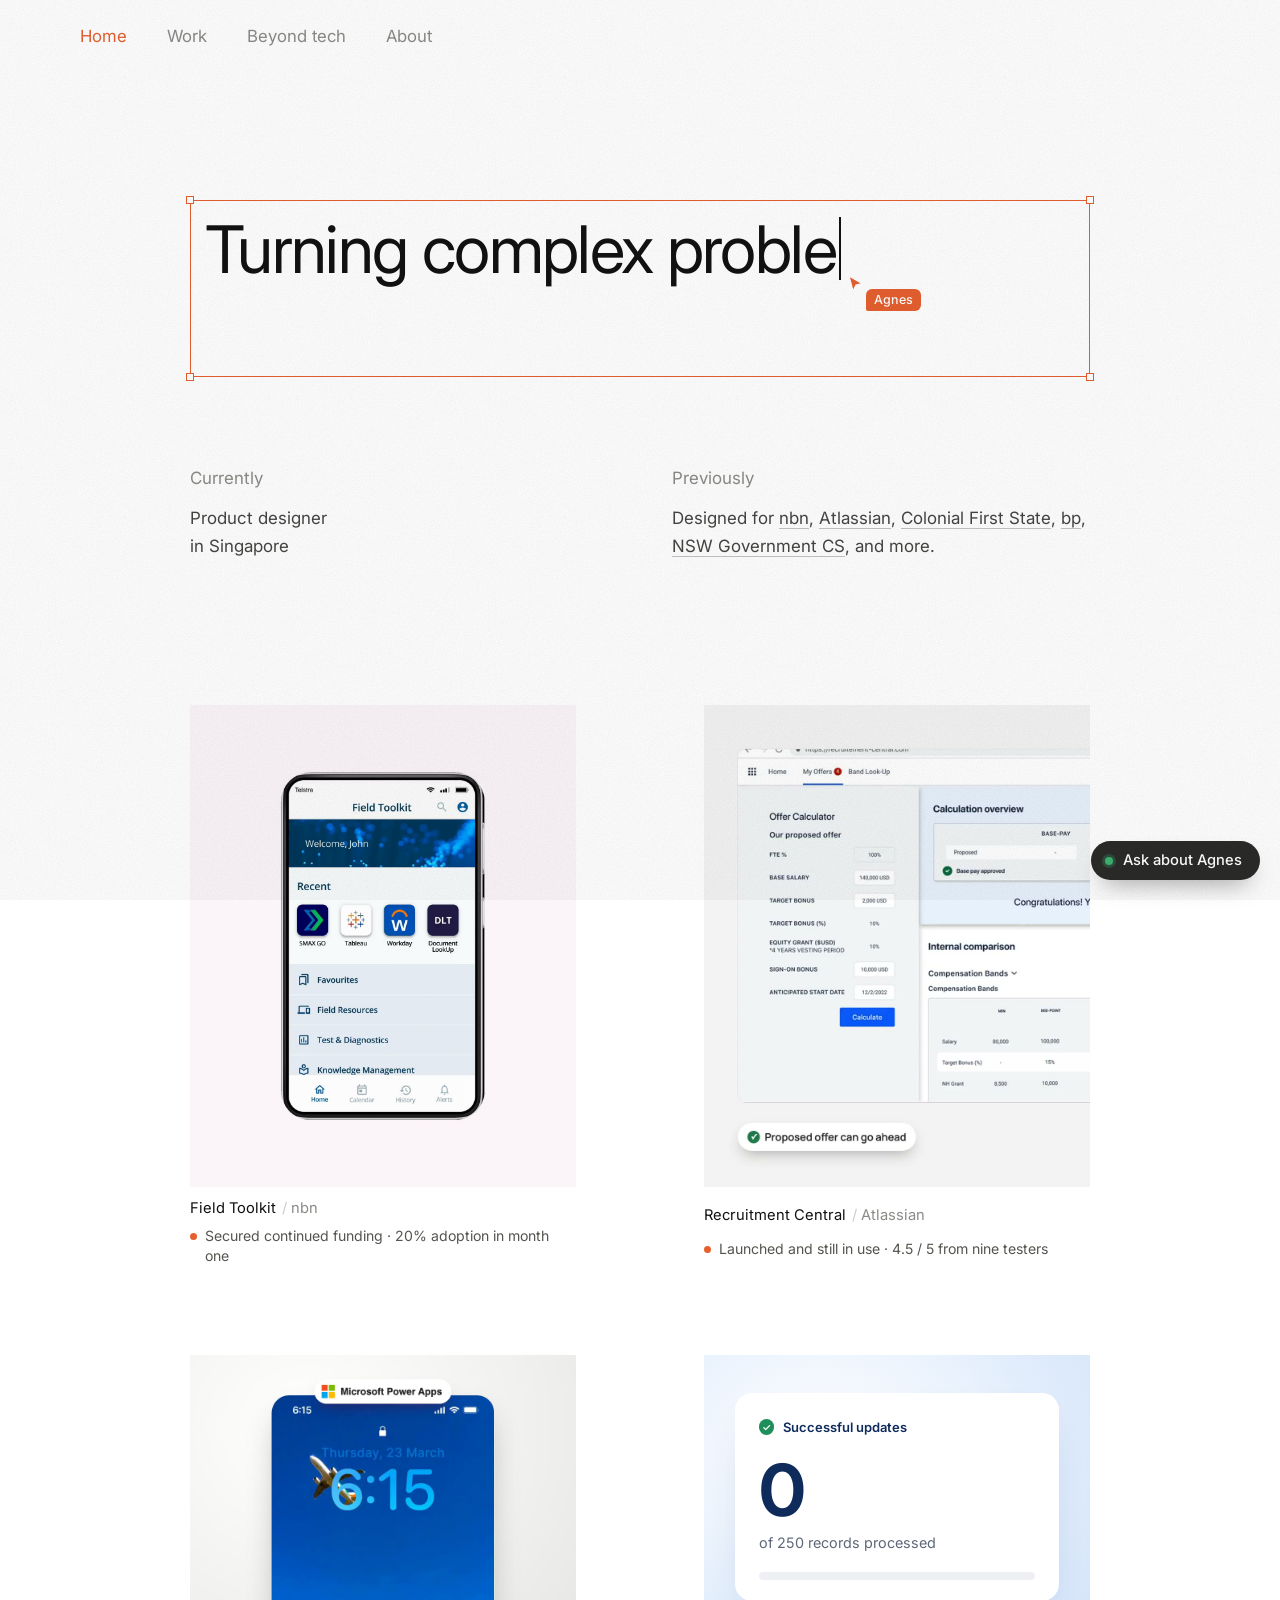
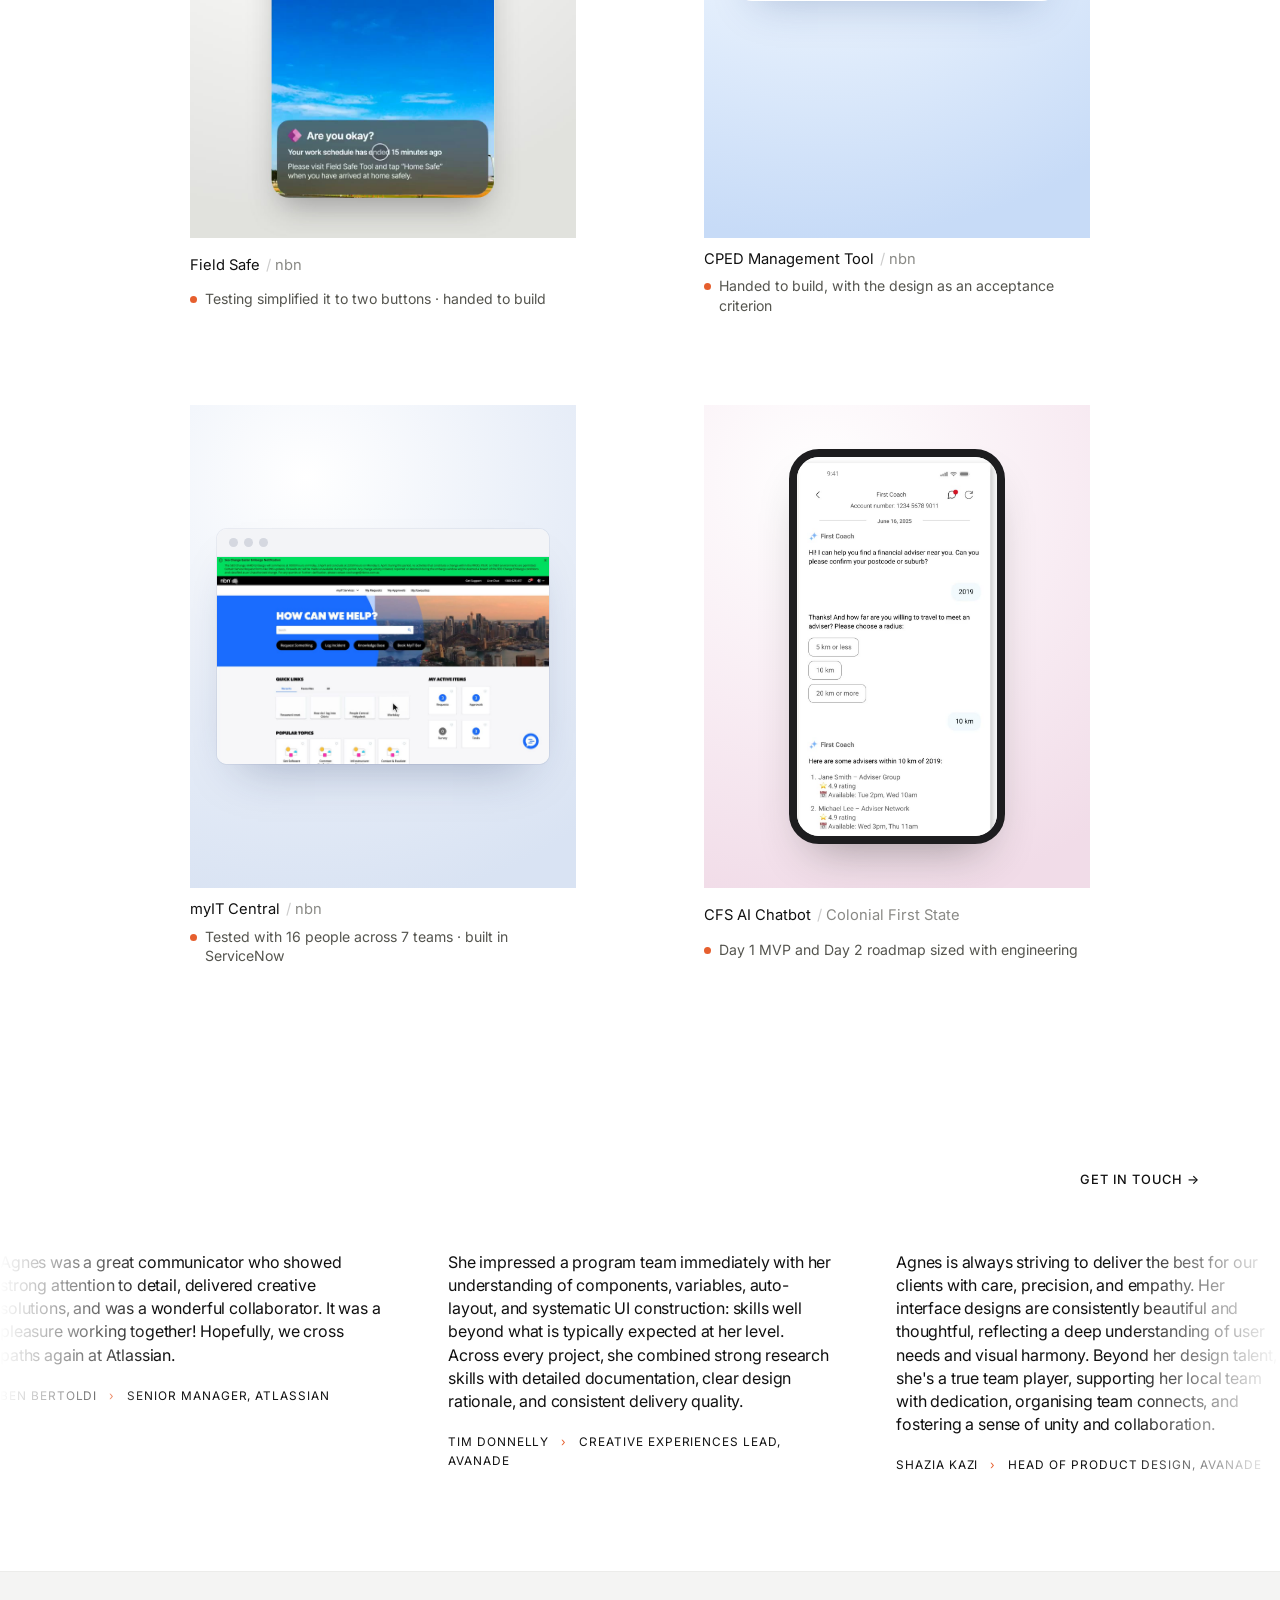
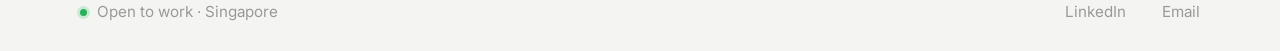
==== commit 04208849: "Publish 2026-10-26 12:39" ====
--- a/index.html
+++ b/index.html
@@ -12,7 +12,7 @@
   <link rel="preconnect" href="https://fonts.googleapis.com">
   <link rel="preconnect" href="https://fonts.gstatic.com" crossorigin>
   <link rel="stylesheet" href="https://fonts.googleapis.com/css2?family=Inter:wght@400;500&family=Manrope:wght@400;500;600;700&display=swap">
-  <link rel="stylesheet" href="styles.css?v=20261026h">
+  <link rel="stylesheet" href="styles.css?v=20261026i">
 </head>
 <body>
 <nav class="nav nav-c">
@@ -1147,8 +1147,7 @@
 <article class="view" id="books">
   <header class="cs-top">
     <div class="wrap">
-      <h1>Books</h1>
-      <p class="lede">Some of the books I’ve read.</p>
+      <h1 class="sr-only">Books</h1>
     </div>
   </header>
   <div class="wrap bk-body"><ul class="bk-shelf"><li class="bk" title="Start with Why by Simon Sinek"><img loading="lazy" src="assets/books/start-with-why.jpg" alt="Start with Why by Simon Sinek"></li><li class="bk" title="The School of Life by Alain de Botton"><img loading="lazy" src="assets/books/school-of-life.jpg?v=2" alt="The School of Life by Alain de Botton"></li><li class="bk" title="Essays in Love by Alain de Botton"><img loading="lazy" src="assets/books/essays-in-love.jpg" alt="Essays in Love by Alain de Botton"></li><li class="bk" title="Status Anxiety by Alain de Botton"><img loading="lazy" src="assets/books/status-anxiety.jpg" alt="Status Anxiety by Alain de Botton"></li><li class="bk" title="The Course of Love by Alain de Botton"><img loading="lazy" src="assets/books/course-of-love.jpg" alt="The Course of Love by Alain de Botton"></li></ul><ul class="bk-shelf"><li class="bk" title="Predictably Irrational by Dan Ariely"><img loading="lazy" src="assets/books/predictably-irrational.jpg" alt="Predictably Irrational by Dan Ariely"></li><li class="bk" title="The Everything Store by Brad Stone"><img loading="lazy" src="assets/books/everything-store.jpg" alt="The Everything Store by Brad Stone"></li><li class="bk" title="The Thinking Machine by Stephen Witt"><img loading="lazy" src="assets/books/thinking-machine.jpg" alt="The Thinking Machine by Stephen Witt"></li><li class="bk" title="As Equals: The Oei Women of Java by Daryl Yeap"><img loading="lazy" src="assets/books/as-equals.jpg" alt="As Equals: The Oei Women of Java by Daryl Yeap"></li><li class="bk" title="Zero to One by Peter Thiel"><img loading="lazy" src="assets/books/zero-to-one.jpg" alt="Zero to One by Peter Thiel"></li></ul><ul class="bk-shelf"><li class="bk" title="Venture Deals by Brad Feld and Jason Mendelson"><img loading="lazy" src="assets/books/venture-deals.jpg" alt="Venture Deals by Brad Feld and Jason Mendelson"></li><li class="bk" title="Principles by Ray Dalio"><img loading="lazy" src="assets/books/principles.jpg" alt="Principles by Ray Dalio"></li><li class="bk" title="The Psychology of Money by Morgan Housel"><img loading="lazy" src="assets/books/psychology-of-money.jpg" alt="The Psychology of Money by Morgan Housel"></li><li class="bk" title="Sapiens: A Brief History of Humankind by Yuval Noah Harari"><img loading="lazy" src="assets/books/sapiens.jpg" alt="Sapiens: A Brief History of Humankind by Yuval Noah Harari"></li><li class="bk" title="Homo Deus: A Brief History of Tomorrow by Yuval Noah Harari"><img loading="lazy" src="assets/books/homo-deus.jpg" alt="Homo Deus: A Brief History of Tomorrow by Yuval Noah Harari"></li></ul><ul class="bk-shelf"><li class="bk" title="21 Lessons for the 21st Century by Yuval Noah Harari"><img loading="lazy" src="assets/books/21-lessons.jpg" alt="21 Lessons for the 21st Century by Yuval Noah Harari"></li><li class="bk" title="Grit: The Power of Passion and Perseverance by Angela Duckworth"><img loading="lazy" src="assets/books/grit.jpg" alt="Grit: The Power of Passion and Perseverance by Angela Duckworth"></li><li class="bk" title="Peranakan Chinese Identities by Leo Suryadinata"><img loading="lazy" src="assets/books/peranakan.jpg" alt="Peranakan Chinese Identities by Leo Suryadinata"></li><li class="bk" title="All the Light We Cannot See by Anthony Doerr"><img loading="lazy" src="assets/books/all-the-light.jpg" alt="All the Light We Cannot See by Anthony Doerr"></li><li class="bk" title="Alexander McQueen: Blood Beneath the Skin by Andrew Wilson"><img loading="lazy" src="assets/books/mcqueen.jpg" alt="Alexander McQueen: Blood Beneath the Skin by Andrew Wilson"></li></ul></div>
@@ -1158,8 +1157,7 @@
 <article class="view" id="museums">
   <header class="cs-top">
     <div class="wrap">
-      <h1>Museums</h1>
-      <p class="lede">A few of the museums I’ve wandered through.</p>
+      <h1 class="sr-only">Museums</h1>
     </div>
   </header>
   <div class="wrap mu-body"><ul class="mu-strip"><li tabindex="0" data-tip="Peranakan Museum, Singapore" style="--w:270"><img loading="lazy" src="assets/museums/all/m01.jpg" alt="Photo at Peranakan Museum, Singapore"></li><li tabindex="0" data-tip="White Rabbit Gallery, Sydney" style="--w:270"><img loading="lazy" src="assets/museums/all/m27.jpg" alt="Photo at White Rabbit Gallery, Sydney"></li><li tabindex="0" data-tip="White Rabbit Gallery, Sydney" style="--w:270"><img loading="lazy" src="assets/museums/all/m28.jpg" alt="Photo at White Rabbit Gallery, Sydney"></li><li tabindex="0" data-tip="White Rabbit Gallery, Sydney" style="--w:270"><img loading="lazy" src="assets/museums/all/m29.jpg" alt="Photo at White Rabbit Gallery, Sydney"></li><li tabindex="0" data-tip="White Rabbit Gallery, Sydney" style="--w:270"><img loading="lazy" src="assets/museums/all/m31.jpg" alt="Photo at White Rabbit Gallery, Sydney"></li><li tabindex="0" data-tip="Bern Historical Museum, Bern" style="--w:270"><img loading="lazy" src="assets/museums/all/m02.jpg" alt="Photo at Bern Historical Museum, Bern"></li><li tabindex="0" data-tip="Bern Historical Museum, Bern" style="--w:270"><img loading="lazy" src="assets/museums/all/m03.jpg" alt="Photo at Bern Historical Museum, Bern"></li><li tabindex="0" data-tip="Rijksmuseum, Amsterdam" style="--w:270"><img loading="lazy" src="assets/museums/all/m04.jpg" alt="Photo at Rijksmuseum, Amsterdam"></li><li tabindex="0" data-tip="Van Gogh Museum, Amsterdam" style="--w:270"><img loading="lazy" src="assets/museums/all/m05.jpg" alt="Photo at Van Gogh Museum, Amsterdam"></li><li tabindex="0" data-tip="Museum Van Loon, Amsterdam" style="--w:270"><img loading="lazy" src="assets/museums/all/m06.jpg" alt="Photo at Museum Van Loon, Amsterdam"></li><li tabindex="0" data-tip="Museum Van Loon, Amsterdam" style="--w:270"><img loading="lazy" src="assets/museums/all/m07.jpg" alt="Photo at Museum Van Loon, Amsterdam"></li><li tabindex="0" data-tip="Museum Van Loon, Amsterdam" style="--w:270"><img loading="lazy" src="assets/museums/all/m08.jpg" alt="Photo at Museum Van Loon, Amsterdam"></li><li tabindex="0" data-tip="Musée de l’Orangerie, Paris" style="--w:480"><img loading="lazy" src="assets/museums/all/m09.jpg" alt="Photo at Musée de l’Orangerie, Paris"></li><li tabindex="0" data-tip="Musée de l’Orangerie, Paris" style="--w:480"><img loading="lazy" src="assets/museums/all/m10.jpg" alt="Photo at Musée de l’Orangerie, Paris"></li><li tabindex="0" data-tip="Musée de l’Orangerie, Paris" style="--w:270"><img loading="lazy" src="assets/museums/all/m11.jpg" alt="Photo at Musée de l’Orangerie, Paris"></li><li tabindex="0" data-tip="Musée de l’Orangerie, Paris" style="--w:270"><img loading="lazy" src="assets/museums/all/m12.jpg" alt="Photo at Musée de l’Orangerie, Paris"></li><li tabindex="0" data-tip="Musée de l’Orangerie, Paris" style="--w:270"><img loading="lazy" src="assets/museums/all/m13.jpg" alt="Photo at Musée de l’Orangerie, Paris"></li><li tabindex="0" data-tip="Musée de l’Orangerie, Paris" style="--w:270"><img loading="lazy" src="assets/museums/all/m14.jpg" alt="Photo at Musée de l’Orangerie, Paris"></li><li tabindex="0" data-tip="The Louvre, Paris" style="--w:270"><img loading="lazy" src="assets/museums/all/m15.jpg" alt="Photo at The Louvre, Paris"></li><li tabindex="0" data-tip="The Louvre, Paris" style="--w:270"><img loading="lazy" src="assets/museums/all/m16.jpg" alt="Photo at The Louvre, Paris"></li><li tabindex="0" data-tip="The Louvre, Paris" style="--w:270"><img loading="lazy" src="assets/museums/all/m17.jpg" alt="Photo at The Louvre, Paris"></li><li tabindex="0" data-tip="Whitney Museum of American Art, New York" style="--w:270"><img loading="lazy" src="assets/museums/all/m18.jpg" alt="Photo at Whitney Museum of American Art, New York"></li><li tabindex="0" data-tip="Whitney Museum of American Art, New York" style="--w:270"><img loading="lazy" src="assets/museums/all/m19.jpg" alt="Photo at Whitney Museum of American Art, New York"></li><li tabindex="0" data-tip="Whitney Museum of American Art, New York" style="--w:270"><img loading="lazy" src="assets/museums/all/m20.jpg" alt="Photo at Whitney Museum of American Art, New York"></li><li tabindex="0" data-tip="Whitney Museum of American Art, New York" style="--w:270"><img loading="lazy" src="assets/museums/all/m21.jpg" alt="Photo at Whitney Museum of American Art, New York"></li><li tabindex="0" data-tip="Whitney Museum of American Art, New York" style="--w:270"><img loading="lazy" src="assets/museums/all/m22.jpg" alt="Photo at Whitney Museum of American Art, New York"></li><li tabindex="0" data-tip="Whitney Museum of American Art, New York" style="--w:270"><img loading="lazy" src="assets/museums/all/m23.jpg" alt="Photo at Whitney Museum of American Art, New York"></li><li tabindex="0" data-tip="Whitney Museum of American Art, New York" style="--w:270"><img loading="lazy" src="assets/museums/all/m24.jpg" alt="Photo at Whitney Museum of American Art, New York"></li><li tabindex="0" data-tip="Whitney Museum of American Art, New York" style="--w:270"><img loading="lazy" src="assets/museums/all/m26.jpg" alt="Photo at Whitney Museum of American Art, New York"></li></ul></div>
@@ -1268,7 +1266,7 @@
   </div>
   <button class="ask-btn" type="button" aria-expanded="false" aria-controls="ask-panel"><span class="ask-dot" aria-hidden="true"></span>Ask about Agnes</button>
 </div>
-<script src="script.js?v=20261026h"></script>
-<script src="type.js?v=20261026h"></script>
+<script src="script.js?v=20261026i"></script>
+<script src="type.js?v=20261026i"></script>
 </body>
 </html>
--- a/styles.css
+++ b/styles.css
@@ -1091,3 +1091,4 @@
   .ab-d-sel:hover::before,.ab-d-sel:hover .sel-h,.ab-d-sel:hover .sel-tag,.ab-d-sel:hover .sel-size{opacity:1}
   .ab-d-sel + .ab-d-name{margin-top:32px}
   @media (prefers-reduced-motion:reduce){.ab-d-sel *,.ab-d-sel::before{transition:none}}
+  :is(#books,#museums) .cs-top{padding-block:clamp(16px,3vw,32px) 0}
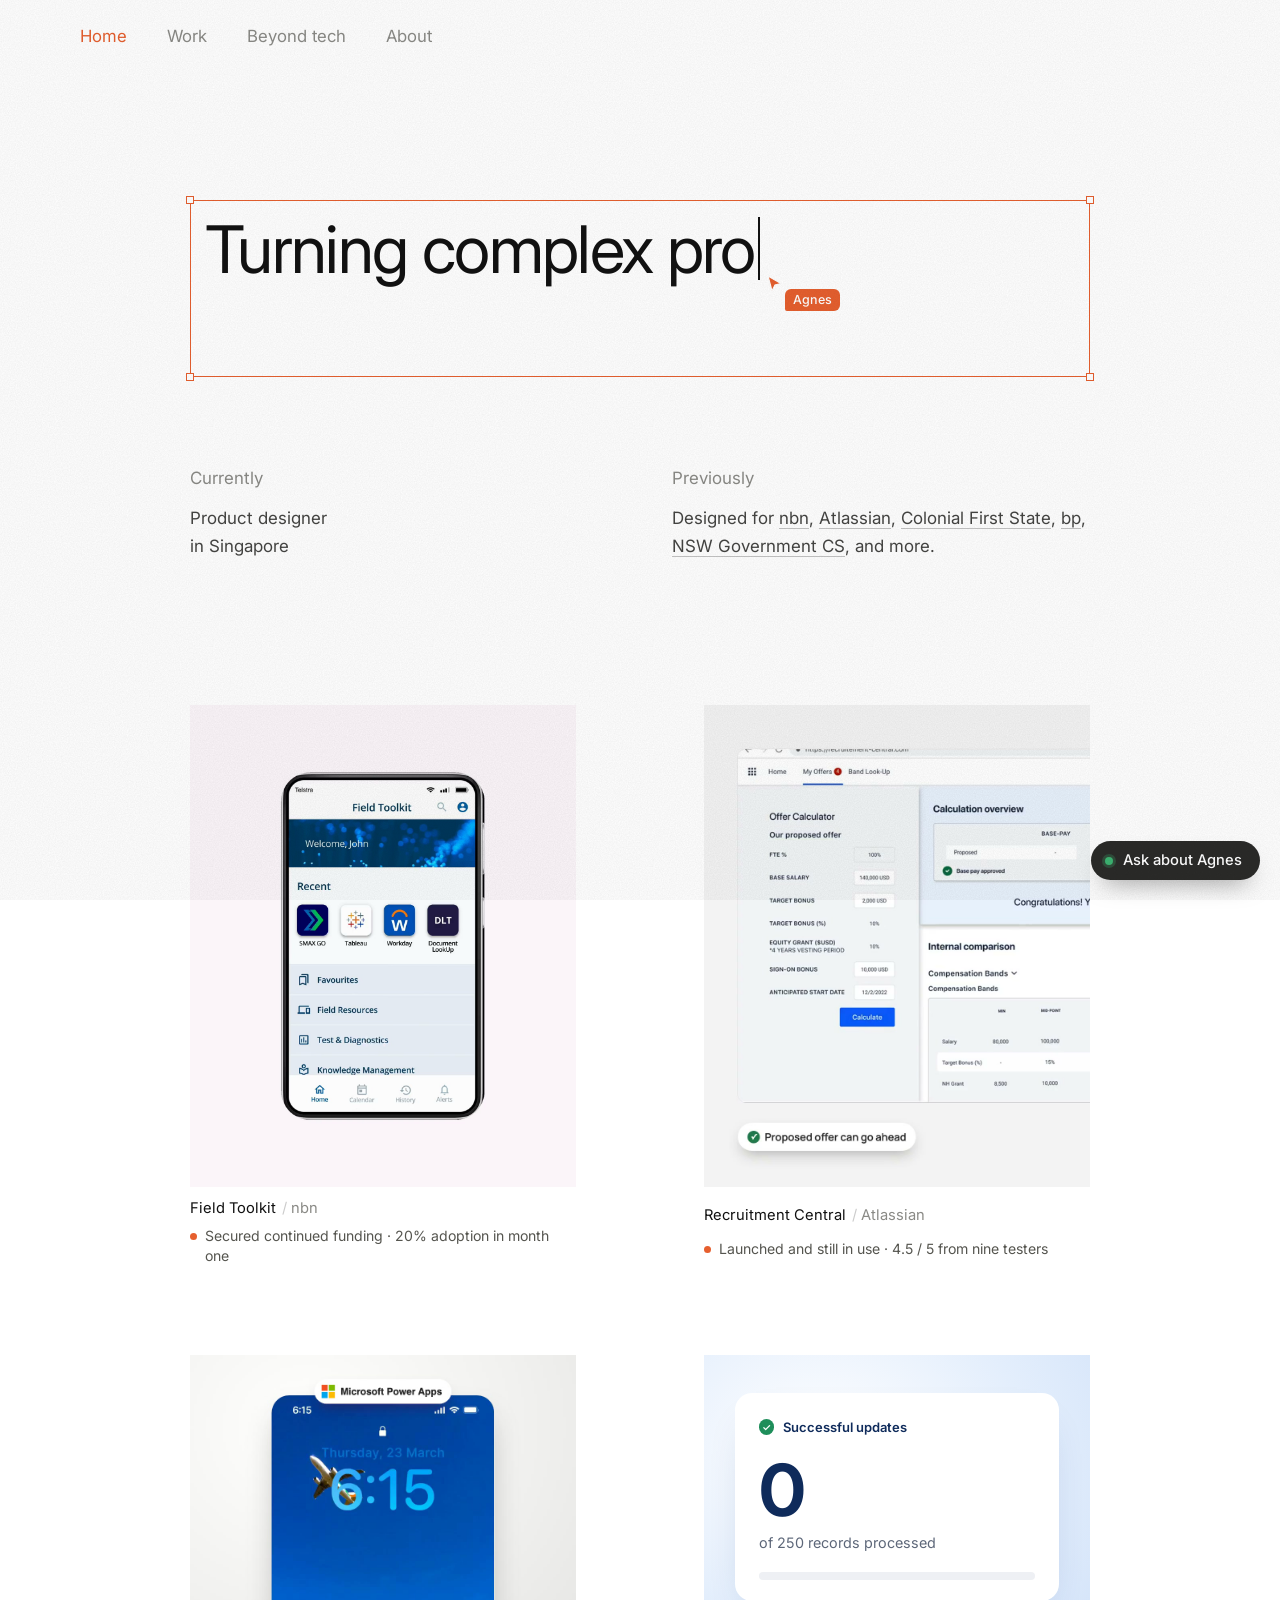
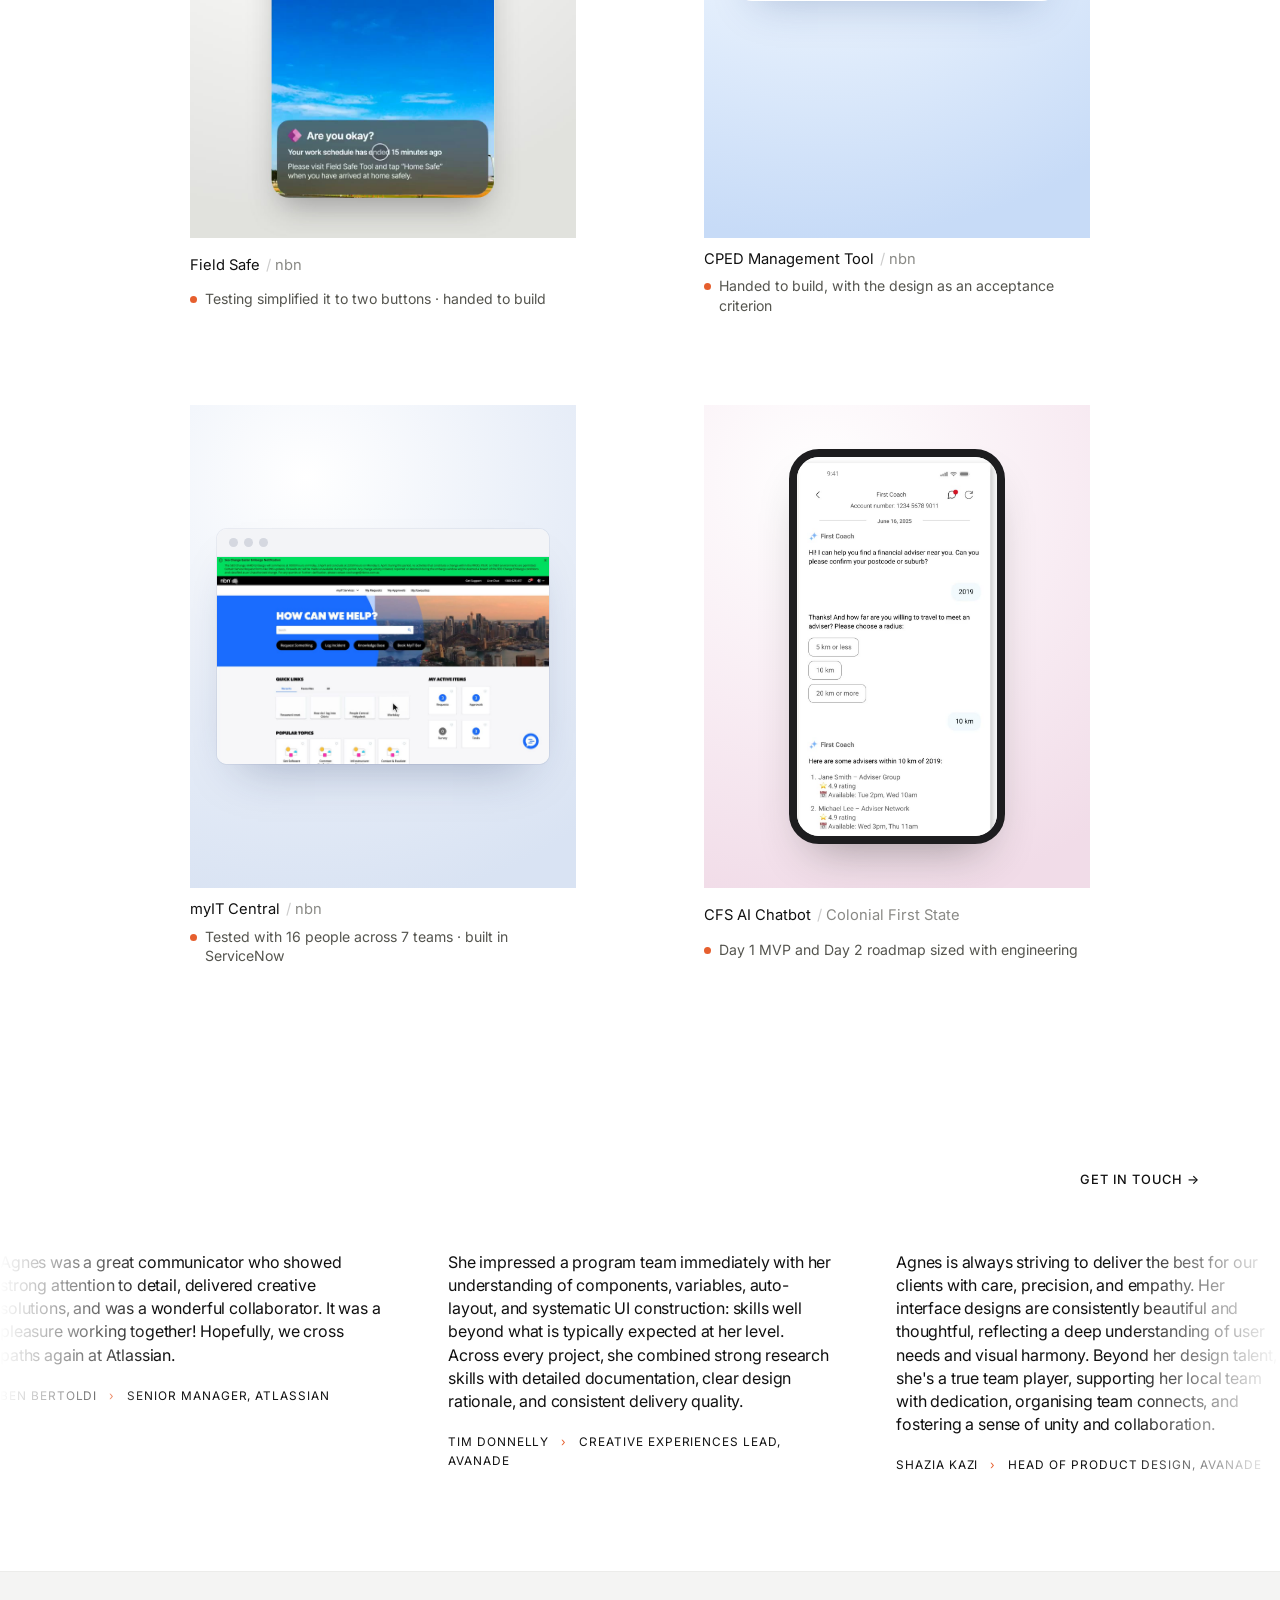
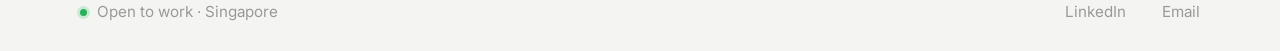
==== commit 721d6330: "Publish 2026-10-26 22:51" ====
--- a/index.html
+++ b/index.html
@@ -1171,7 +1171,7 @@
     </div>
   </header>
   <div class="wrap bp-body">
-    <div class="bt"><input type="radio" name="bt" id="bt-all" value="all" checked><input type="radio" name="bt" id="bt-brand" value="brand"><input type="radio" name="bt" id="bt-fashion" value="fashion"><div class="bt-tabs" role="group" aria-label="Filter"><label for="bt-all">All</label><label for="bt-brand">Branding</label><label for="bt-fashion">Fashion</label></div><div class="bt-grid"><a class="bt-tile" data-cat="brand" href="#brand-identity"><div class="bt-ph" style="aspect-ratio:4/5"><img loading="lazy" src="assets/projects/brand-ada-2.jpg" alt="Branded takeaway cups" style="object-position:50% 88%"></div><h3>Ada’s Affair</h3><p>Café brand · Sydney</p></a><a class="bt-tile" data-cat="brand" href="#brand-identity"><div class="bt-ph" style="aspect-ratio:1/1"><img loading="lazy" src="assets/projects/brand-boots-3.jpg" alt="Green cup with the line-drawn boot" style="object-position:50% 50%"></div><h3>Bootsdarling Cafe</h3><p>Rebrand · Sydney</p></a><a class="bt-tile" data-cat="brand" href="#brand-identity"><div class="bt-ph" style="aspect-ratio:3/4"><img loading="lazy" src="assets/projects/brand-fatboy-3.jpg" alt="Fat Boy wordmark over dumplings on a wooden plate" style="object-position:50% 50%"></div><h3>Fat Boy</h3><p>Dumpling pop-up · Sydney</p></a><a class="bt-tile" data-cat="brand" href="#brand-identity"><div class="bt-ph" style="aspect-ratio:4/3"><img loading="lazy" src="assets/projects/brand-medja-1.jpg" alt="Pistachio basil pesto jar" style="object-position:50% 50%"></div><h3>Medja</h3><p>Packaging · Jakarta</p></a><a class="bt-tile" data-cat="brand" href="#brand-identity"><div class="bt-ph" style="aspect-ratio:1/1"><img loading="lazy" src="assets/projects/brand-parpera-1.jpg" alt="Parpera post: see your business finances from your phone" style="object-position:50% 50%"></div><h3>Parpera</h3><p>Social media · Fintech start-up</p></a><a class="bt-tile" data-cat="fashion" href="#fashion"><div class="bt-ph" style="aspect-ratio:2/3"><img loading="lazy" src="assets/projects/fashion-main.jpg" alt="Model in a pale pink bandeau with pearl strands and a red woven wrap" style="object-position:50% 30%"></div><h3>Graduate collection</h3><p>UTS Fashion Graduates Showcase 2016</p></a><a class="bt-tile" data-cat="fashion" href="#fashion"><div class="bt-ph" style="aspect-ratio:4/5"><img loading="lazy" src="assets/projects/playdate-1.jpg" alt="Field of Dreams T-shirt dress and hat" style="object-position:50% 30%"></div><h3>Playdate Studios</h3><p>Prints · House of Cannon</p></a><a class="bt-tile" data-cat="fashion" href="#fashion"><div class="bt-ph" style="aspect-ratio:3/4"><img loading="lazy" src="assets/projects/esber-1.jpg" alt="Cream textured top and flared skirt" style="object-position:50% 30%"></div><h3>Christopher Esber</h3><p>Spring 2015 · design assistant intern</p></a></div></div>
+    <div class="bt"><input type="radio" name="bt" id="bt-all" value="all" checked><input type="radio" name="bt" id="bt-brand" value="brand"><input type="radio" name="bt" id="bt-fashion" value="fashion"><div class="bt-tabs" role="group" aria-label="Filter"><label for="bt-all">All</label><label for="bt-brand">Branding</label><label for="bt-fashion">Fashion</label></div><div class="bt-grid"><a class="bt-tile" data-cat="brand" href="#brand-identity"><div class="bt-ph" style="aspect-ratio:1/1"><img loading="lazy" src="assets/projects/brand-fatboy-3.jpg" alt="Fat Boy wordmark over dumplings on a wooden plate" style="object-position:50% 50%"></div><h3>Fat Boy</h3><p>Dumpling pop-up · Sydney</p></a><a class="bt-tile" data-cat="brand" href="#brand-identity"><div class="bt-ph" style="aspect-ratio:4/5"><img loading="lazy" src="assets/projects/brand-ada-2.jpg" alt="Branded takeaway cups" style="object-position:50% 88%"></div><h3>Ada’s Affair</h3><p>Café brand · Sydney</p></a><a class="bt-tile" data-cat="brand" href="#brand-identity"><div class="bt-ph" style="aspect-ratio:1/1"><img loading="lazy" src="assets/projects/brand-boots-3.jpg" alt="Green cup with the line-drawn boot" style="object-position:50% 50%"></div><h3>Bootsdarling Cafe</h3><p>Rebrand · Sydney</p></a><a class="bt-tile" data-cat="brand" href="#brand-identity"><div class="bt-ph" style="aspect-ratio:4/3"><img loading="lazy" src="assets/projects/brand-medja-1.jpg" alt="Pistachio basil pesto jar" style="object-position:50% 50%"></div><h3>Medja</h3><p>Packaging · Jakarta</p></a><a class="bt-tile" data-cat="brand" href="#brand-identity"><div class="bt-ph" style="aspect-ratio:1/1"><img loading="lazy" src="assets/projects/brand-parpera-1.jpg" alt="Parpera post: see your business finances from your phone" style="object-position:50% 50%"></div><h3>Parpera</h3><p>Social media · Fintech start-up</p></a><a class="bt-tile" data-cat="fashion" href="#fashion"><div class="bt-ph" style="aspect-ratio:2/3"><img loading="lazy" src="assets/projects/fashion-main.jpg" alt="Model in a pale pink bandeau with pearl strands and a red woven wrap" style="object-position:50% 30%"></div><h3>Graduate collection</h3><p>UTS Fashion Graduates Showcase 2016</p></a><a class="bt-tile" data-cat="fashion" href="#fashion"><div class="bt-ph" style="aspect-ratio:4/5"><img loading="lazy" src="assets/projects/playdate-1.jpg" alt="Field of Dreams T-shirt dress and hat" style="object-position:50% 30%"></div><h3>Playdate Studios</h3><p>Prints · House of Cannon</p></a><a class="bt-tile" data-cat="fashion" href="#fashion"><div class="bt-ph" style="aspect-ratio:3/4"><img loading="lazy" src="assets/projects/esber-1.jpg" alt="Cream textured top and flared skirt" style="object-position:50% 30%"></div><h3>Christopher Esber</h3><p>Spring 2015 · design assistant intern</p></a></div></div>
   </div>
 </article>
 
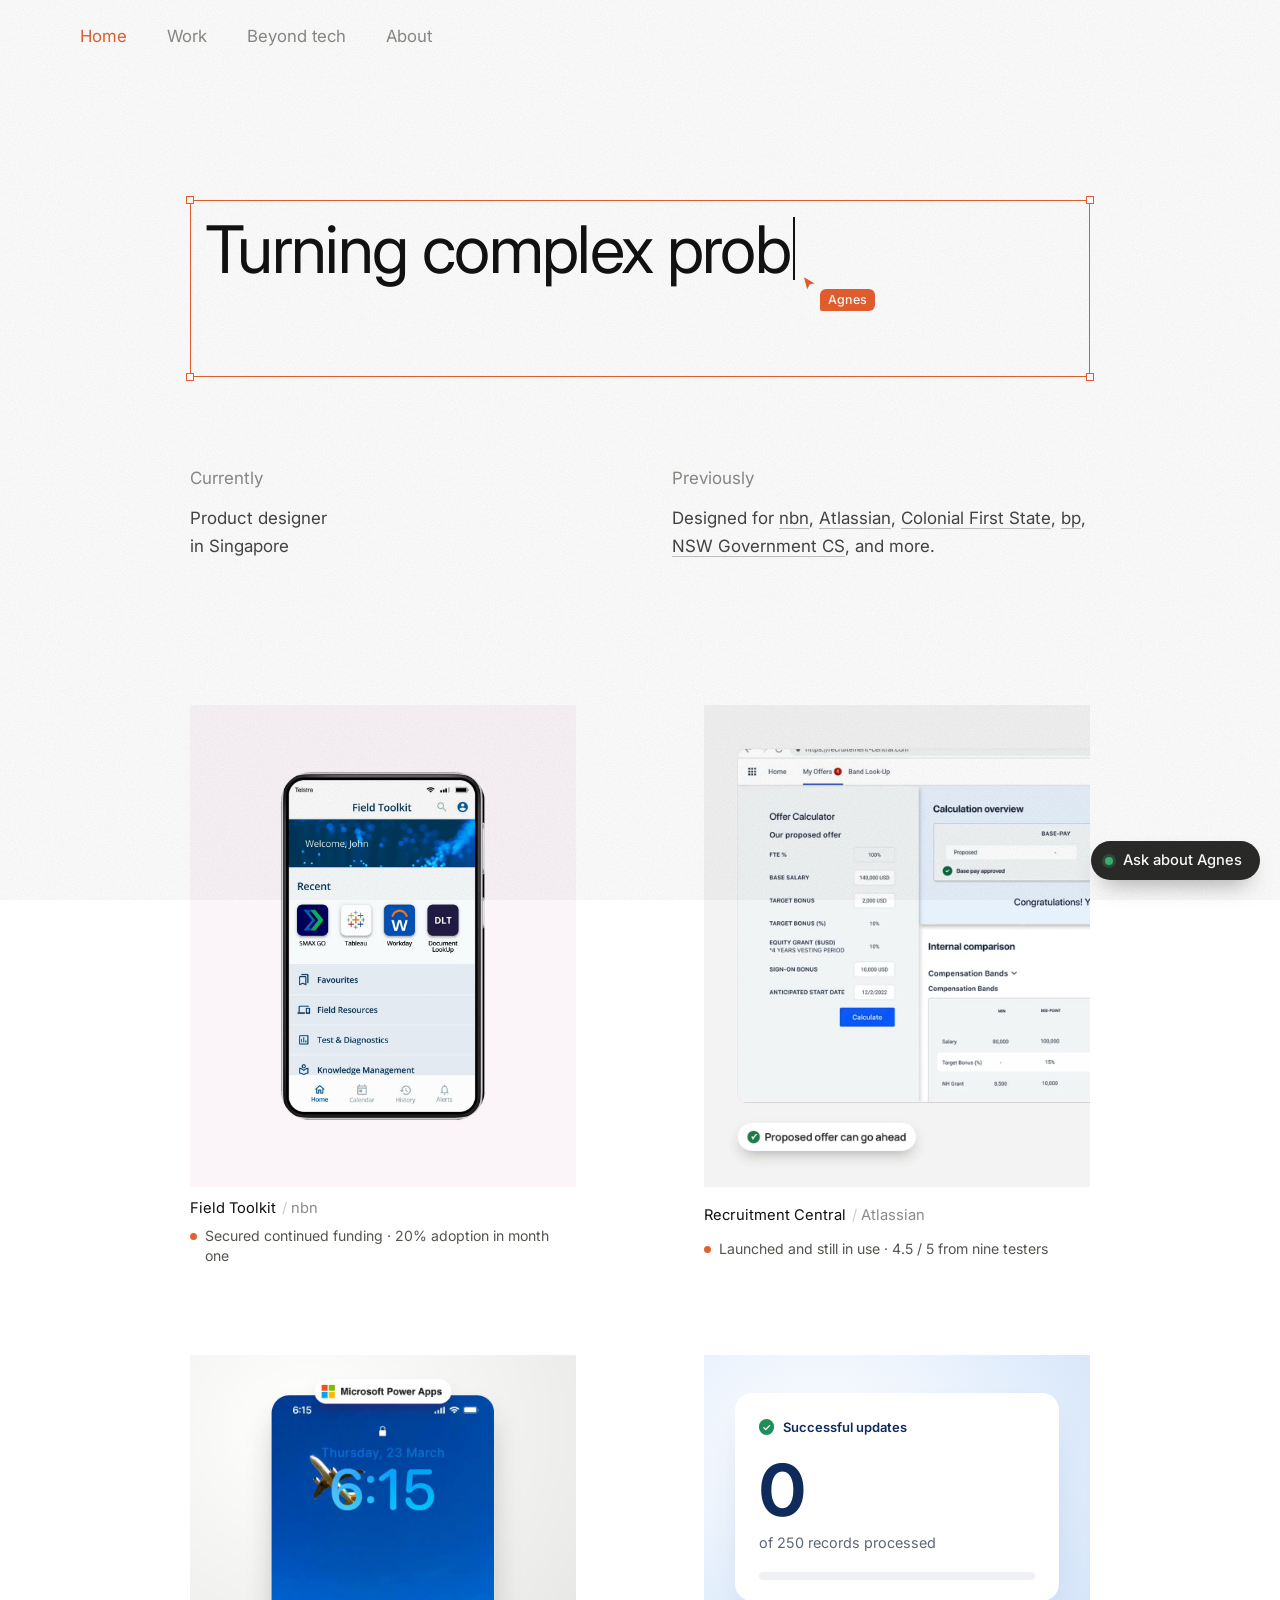
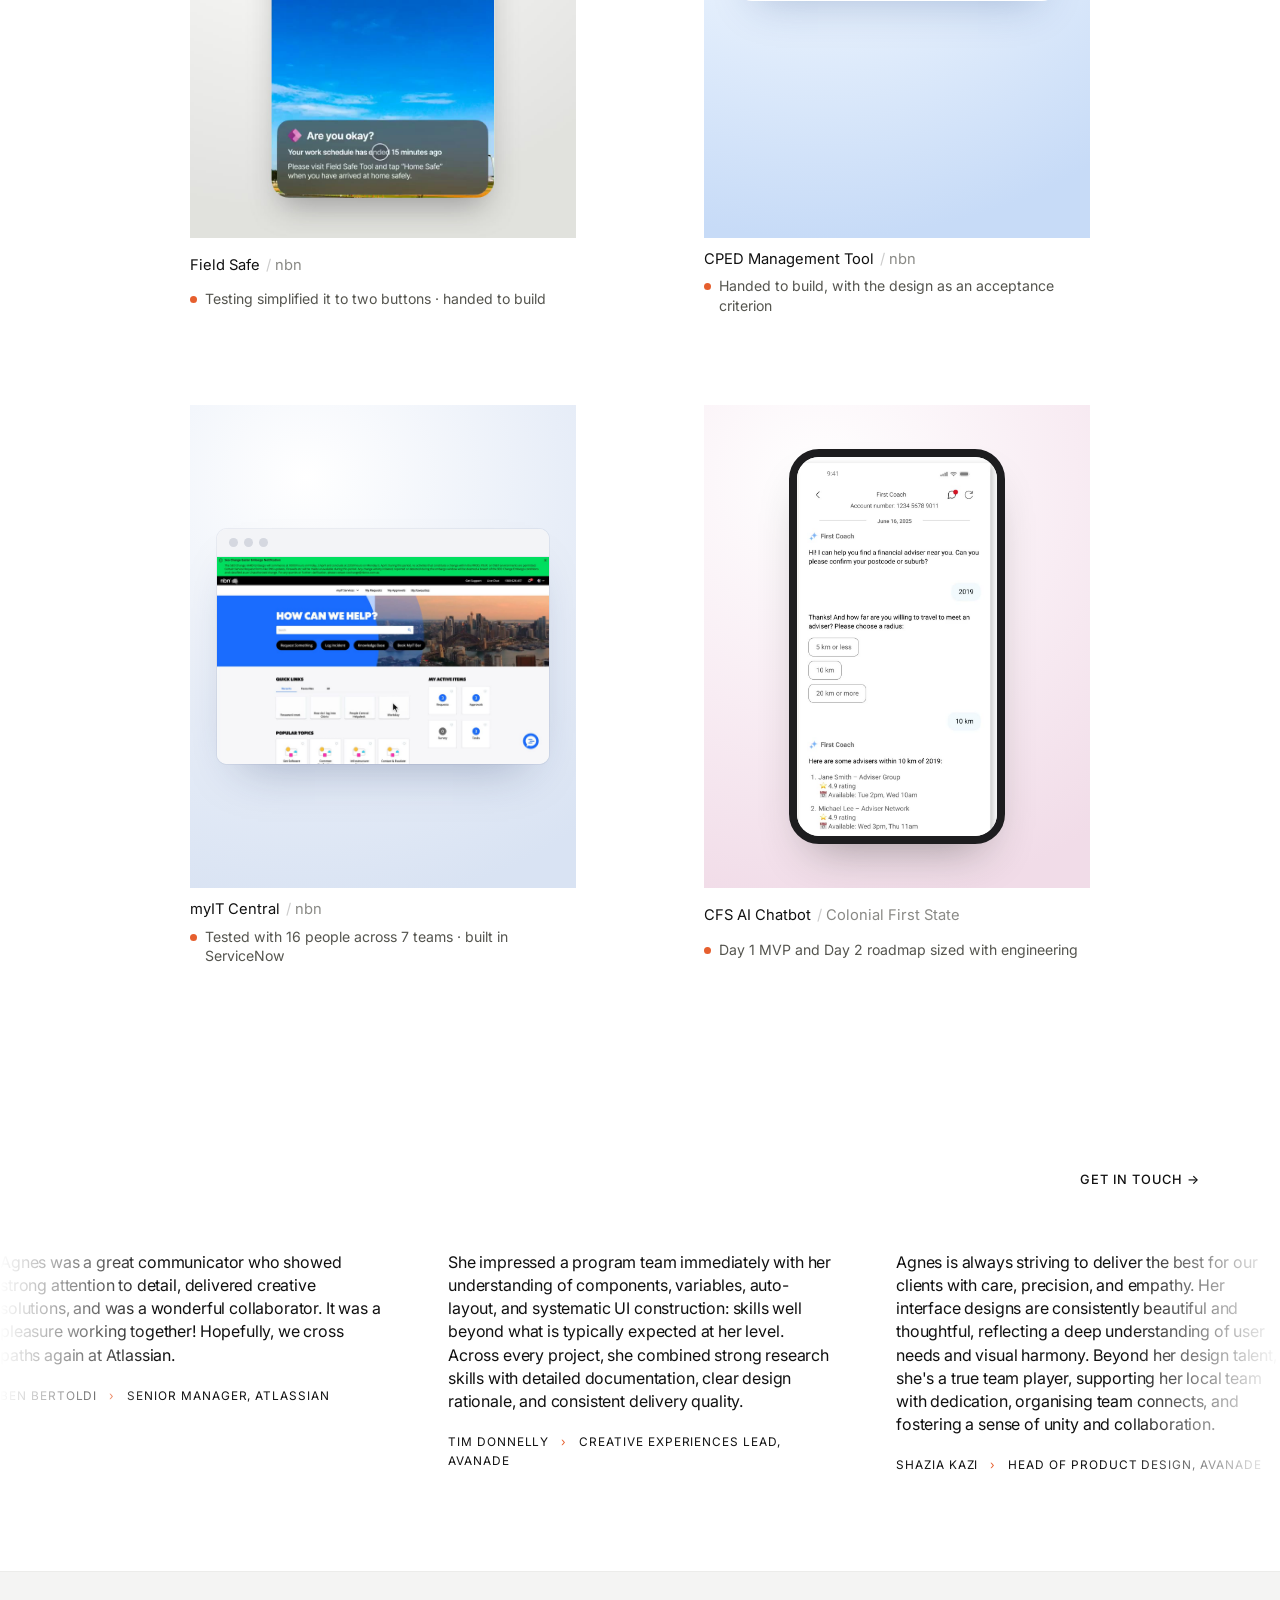
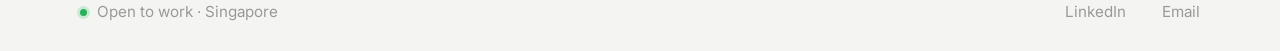
==== commit d9bca377: "Publish 2026-10-26 23:08" ====
--- a/index.html
+++ b/index.html
@@ -12,7 +12,7 @@
   <link rel="preconnect" href="https://fonts.googleapis.com">
   <link rel="preconnect" href="https://fonts.gstatic.com" crossorigin>
   <link rel="stylesheet" href="https://fonts.googleapis.com/css2?family=Inter:wght@400;500&family=Manrope:wght@400;500;600;700&display=swap">
-  <link rel="stylesheet" href="styles.css?v=20261026i">
+  <link rel="stylesheet" href="styles.css?v=20261026l">
 </head>
 <body>
 <nav class="nav nav-c">
@@ -1266,7 +1266,7 @@
   </div>
   <button class="ask-btn" type="button" aria-expanded="false" aria-controls="ask-panel"><span class="ask-dot" aria-hidden="true"></span>Ask about Agnes</button>
 </div>
-<script src="script.js?v=20261026i"></script>
-<script src="type.js?v=20261026i"></script>
+<script src="script.js?v=20261026l"></script>
+<script src="type.js?v=20261026l"></script>
 </body>
 </html>
--- a/styles.css
+++ b/styles.css
@@ -1092,3 +1092,23 @@
   .ab-d-sel + .ab-d-name{margin-top:32px}
   @media (prefers-reduced-motion:reduce){.ab-d-sel *,.ab-d-sel::before{transition:none}}
   :is(#books,#museums) .cs-top{padding-block:clamp(16px,3vw,32px) 0}
+  /* Case studies: sticky "on this page" links on the left (inspo: rachelchen.tech). Built by script.js, wide screens only */
+  .cs-toc{display:none}
+  @media (min-width:1180px){
+    .cs-toc{display:block;position:fixed;left:clamp(24px,3vw,48px);top:50%;transform:translateY(-50%);z-index:20;width:200px;font-family:Inter,system-ui,sans-serif}
+    .cs-toc ol{list-style:none;margin:0;padding:0}
+    .cs-toc li{margin:0}
+    .cs-toc button{display:block;position:relative;width:100%;text-align:left;border:0;background:none;padding:6px 0 6px 18px;font:400 .95rem/1.3 Inter,system-ui,sans-serif;color:#A5A5A0;cursor:pointer;transition:color .2s}
+    .cs-toc .sub button{padding-left:34px;font-size:.88rem}
+    .cs-toc button:hover{color:#2A2A28}
+    .cs-toc button.on{color:#E65F2E}
+    .cs-toc button.on::before{content:"";position:absolute;left:2px;top:50%;width:6px;height:6px;margin-top:-3px;background:#E65F2E}
+    .cs-toc .sub button.on::before{left:18px}
+    .cs-toc button:focus-visible{outline:2px solid #E65F2E;outline-offset:2px}
+  }
+  .flow .chapter,.flow .chapter h3{scroll-margin-top:96px}
+  @media (min-width:1180px){ article.view:has(> .cs-toc){padding-left:clamp(230px,18vw,260px)} }
+  /* Case studies: one column. Header, hero, text and every image share the paragraph width (inspo: rachelchen.tech) */
+  article.view:has(.flow) .cs-top .wrap,article.view:has(.flow) > .wrap{max-width:calc(760px + 2*var(--gut))}
+  .flow .shot.wide,.flow .ba{width:100%;margin-left:0;transform:none}
+  .flow .ba{margin-top:28px}
